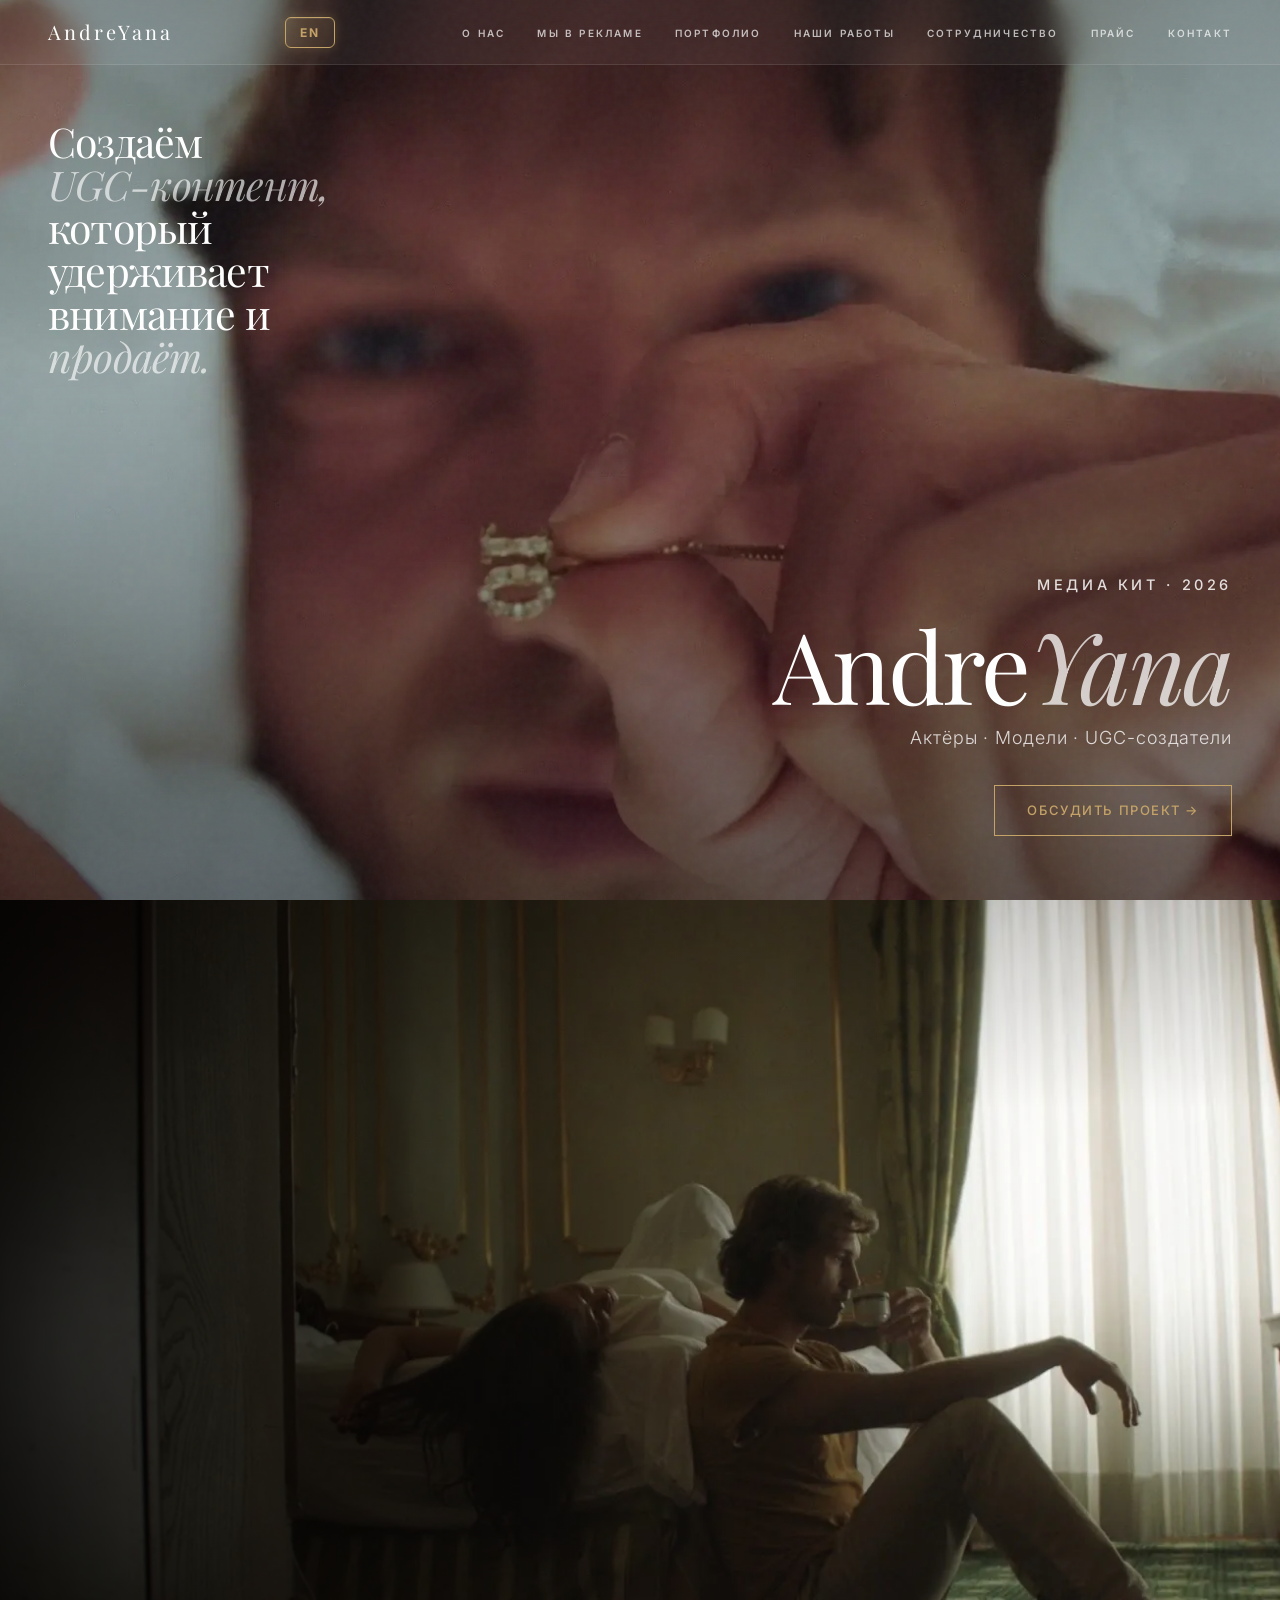
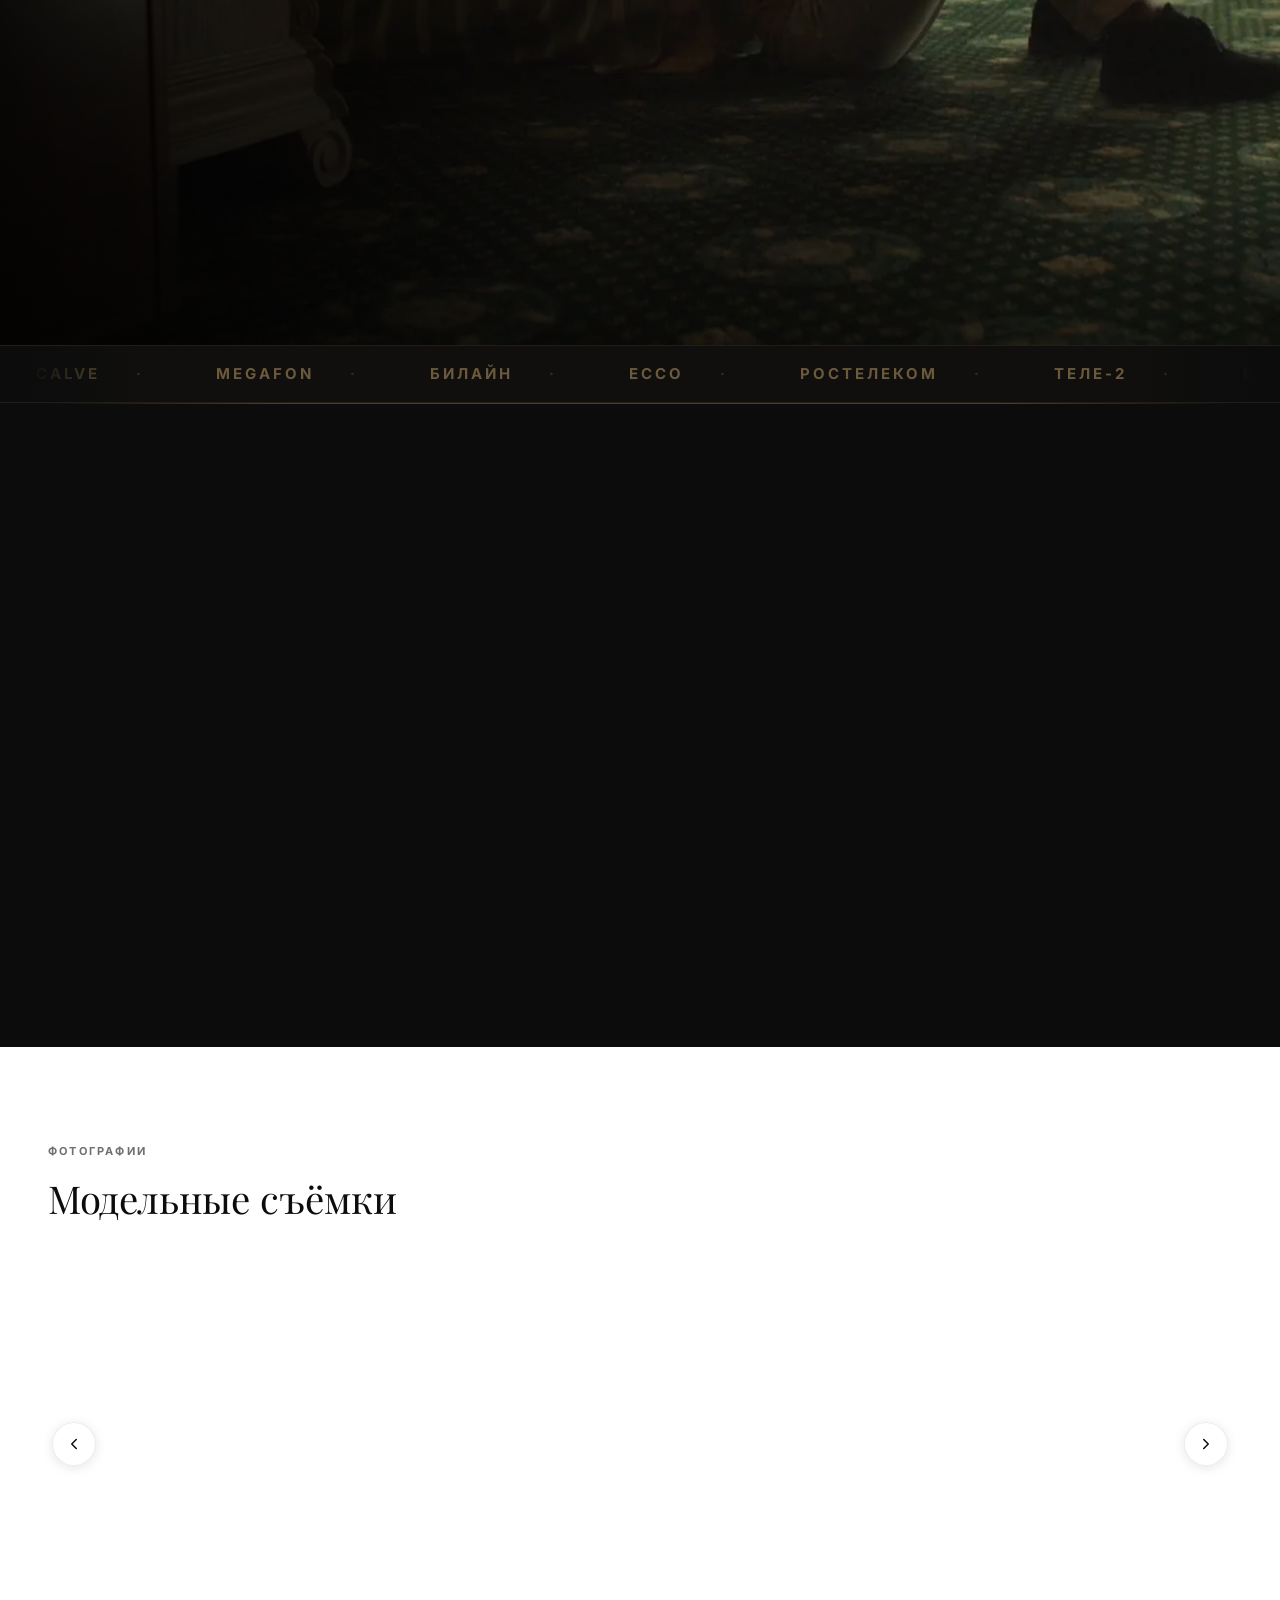
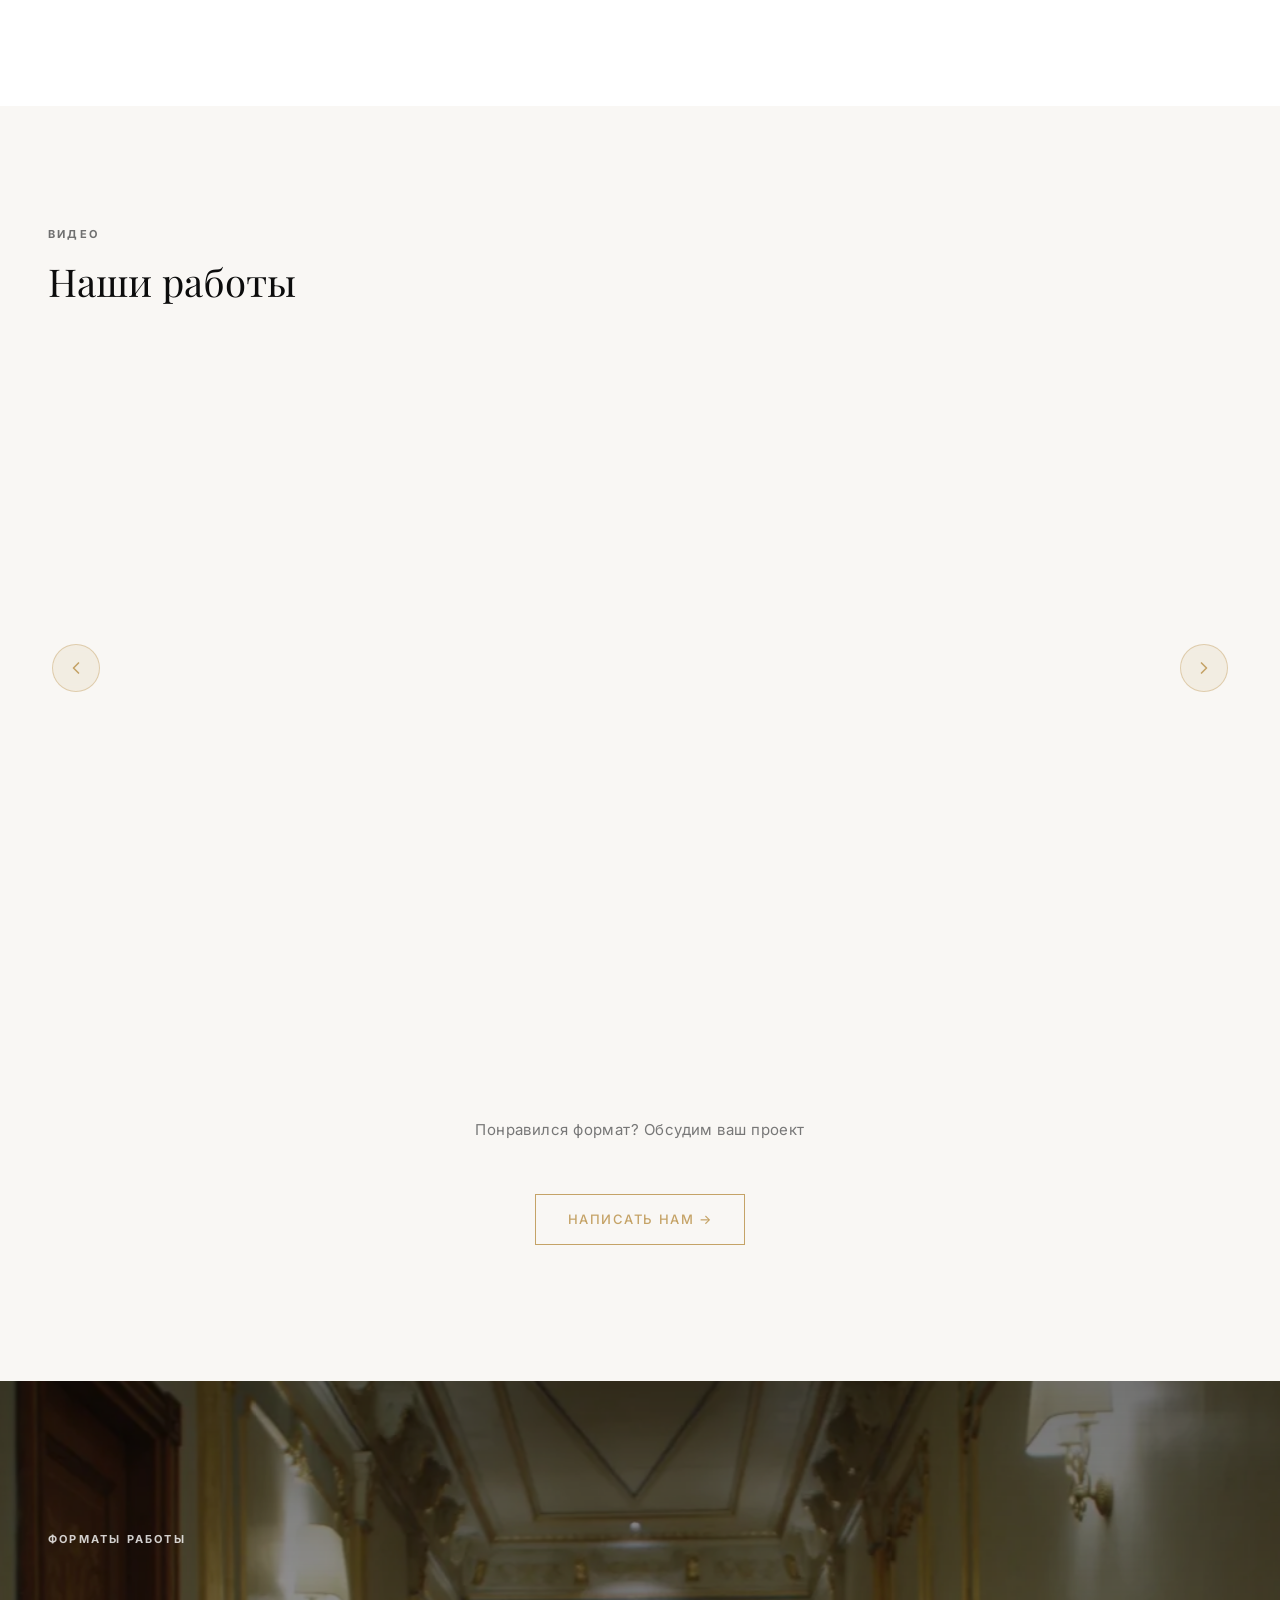
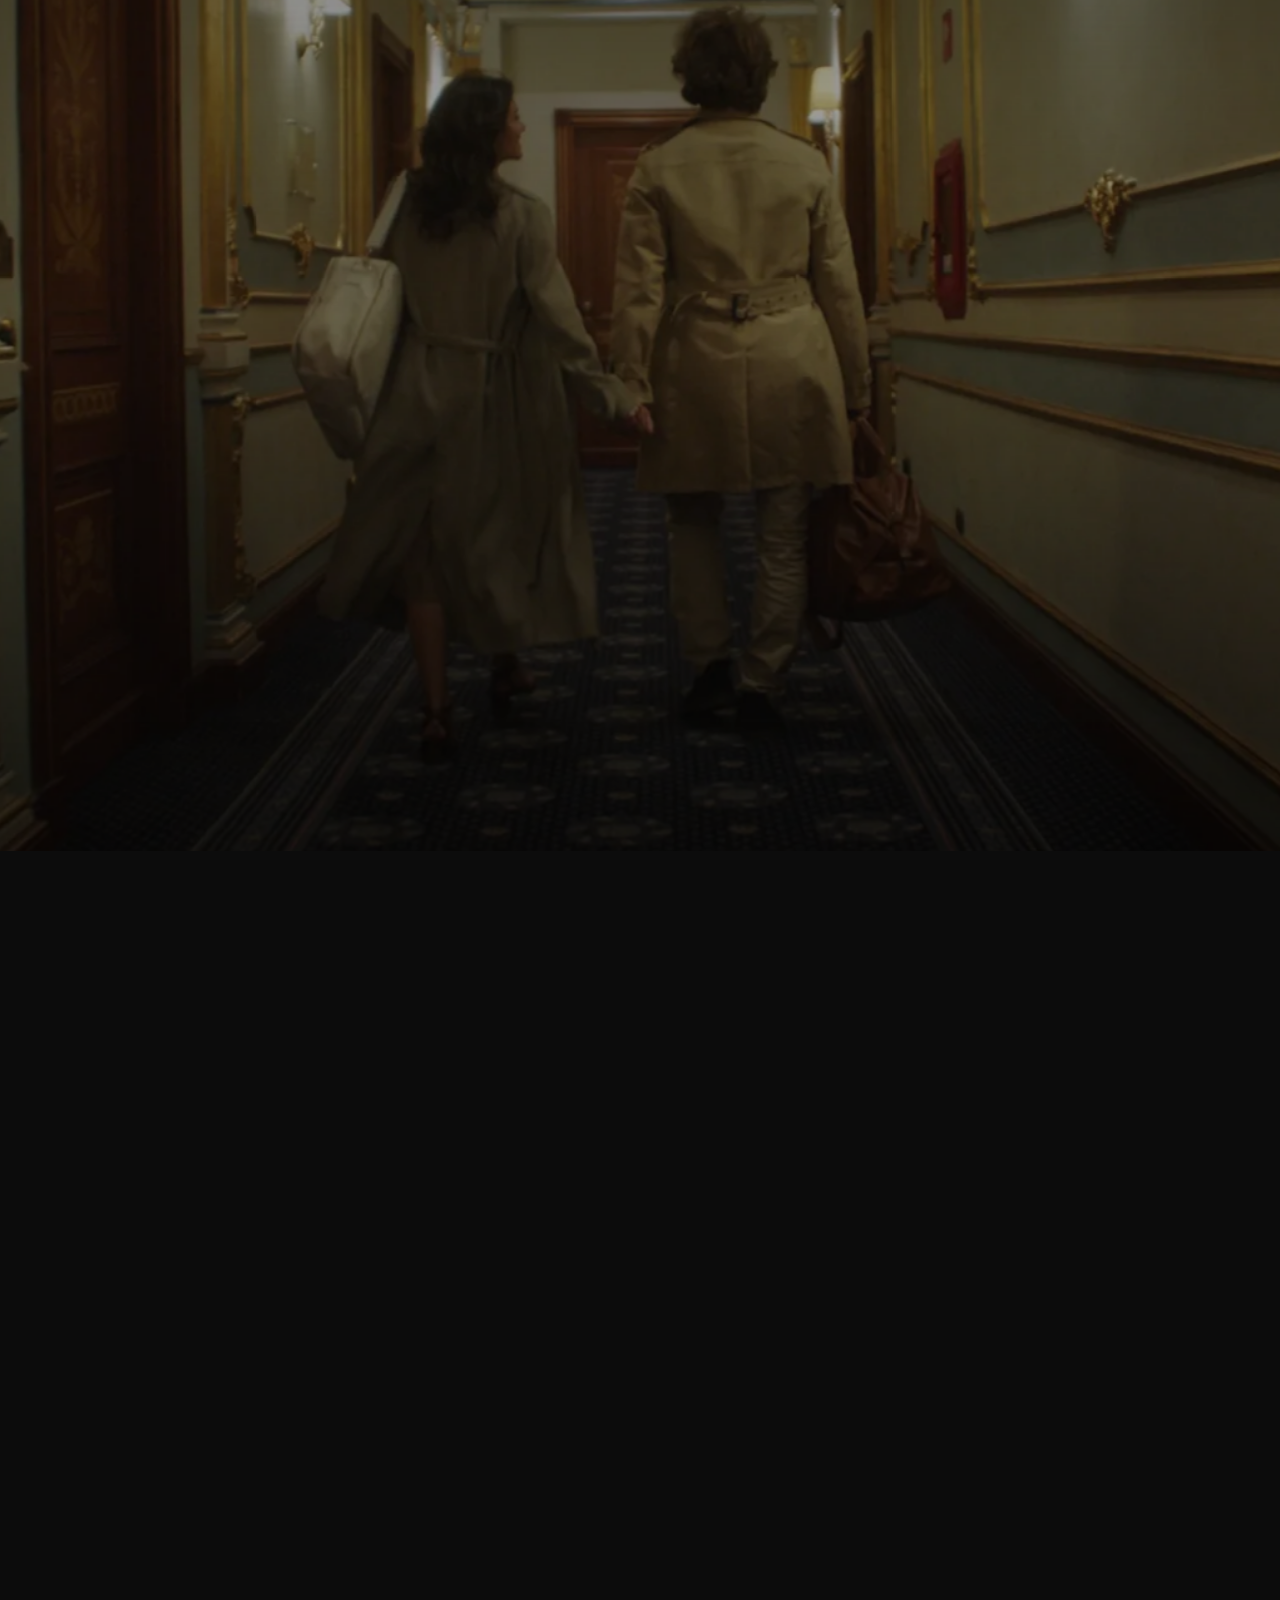
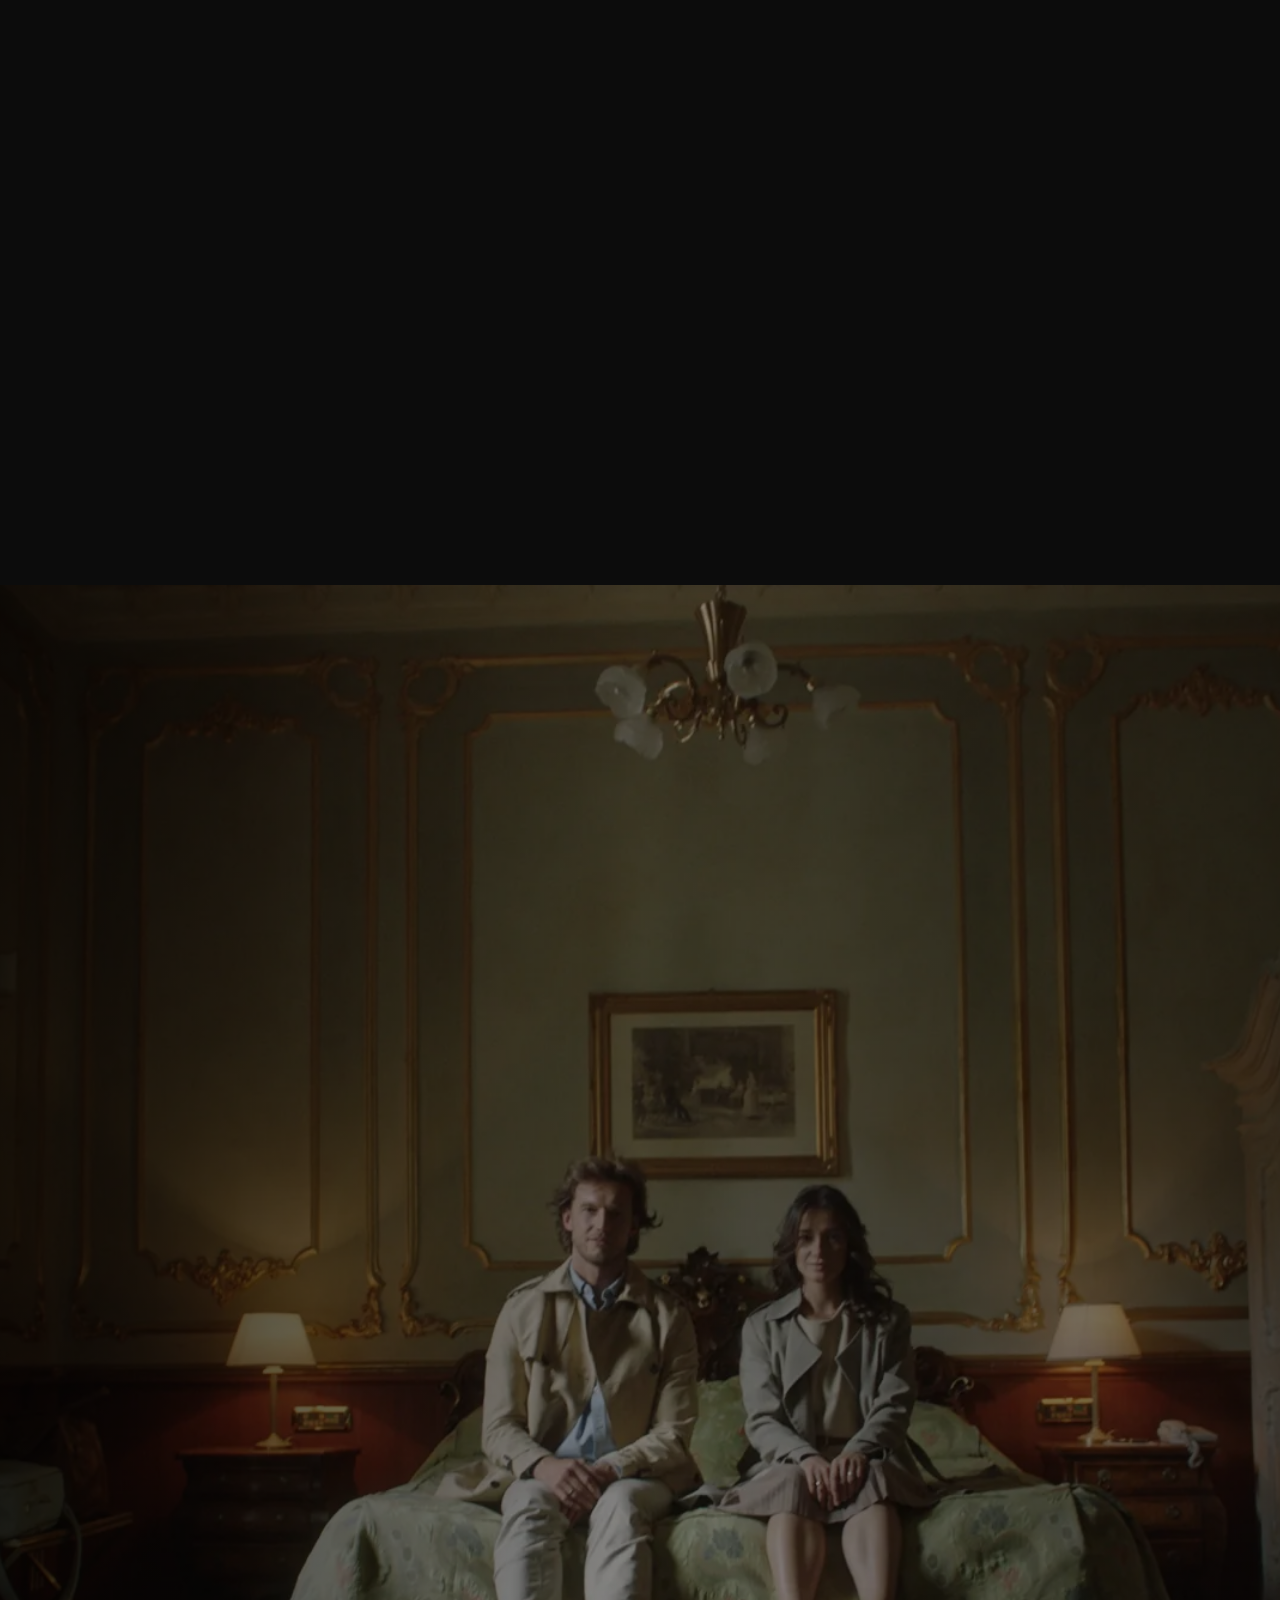
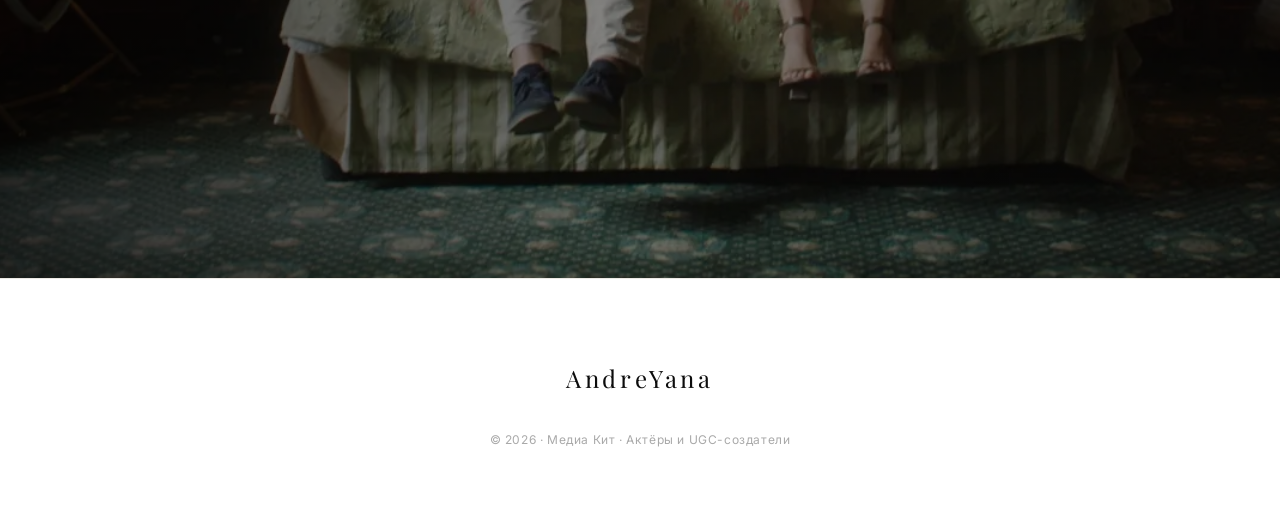
==== index.html @ 73b88d89 "hero: new copy, reorder contacts, fix h1 SEO, new styles" ====
<!DOCTYPE html>
<html lang="ru">
<head>
  <meta charset="UTF-8">
  <meta name="viewport" content="width=device-width, initial-scale=1.0">
  <link rel="canonical" href="https://andreyana.site">
  <title>ANDREYANA — Медиа Кит</title>

  <!-- ─── SEO ─── -->
  <meta name="description" content="Андрей и Яна — актёры, модели, UGC-создатели. 100+ рекламных проектов. Люксовые отели, travel, мода, lifestyle. Открыты к сотрудничеству.">
  <meta name="keywords" content="UGC, актёры, модели, медиа кит, рекламные съёмки, travel, lifestyle, AndreYana, Андрей Яна">
  <meta name="author" content="AndreYana">
  <meta name="robots" content="index, follow">

  <!-- ─── OPEN GRAPH (Telegram, VK, WhatsApp, Facebook) ─── -->
  <meta property="og:type"        content="website">
  <meta property="og:site_name"   content="AndreYana">
  <meta property="og:locale"      content="ru_RU">
  <meta property="og:url"         content="https://andreyana.site">
  <meta property="og:title"       content="ANDREYANA — Актёры · Модели · UGC">
  <meta property="og:description" content="100+ рекламных проектов. Создаём честный, живой и красивый контент — с душой, химией и профессионализмом. Люксовые отели, travel, мода, lifestyle.">
  <meta property="og:image"       content="https://andreyana.site/images/og-cover.jpg">
  <meta property="og:image:width"  content="1200">
  <meta property="og:image:height" content="630">
  <meta property="og:image:alt"   content="AndreYana — актёры и UGC-создатели">

  <!-- ─── TWITTER / X CARD ─── -->
  <meta name="twitter:card"        content="summary_large_image">
  <meta name="twitter:title"       content="ANDREYANA — Актёры · Модели · UGC">
  <meta name="twitter:description" content="100+ рекламных проектов. Открыты к сотрудничеству с люксовыми брендами.">
  <meta name="twitter:image"       content="https://andreyana.site/images/og-cover.jpg">
  <meta name="twitter:image:alt"   content="AndreYana — актёры и UGC-создатели">

  <!-- ─── FAVICON ─── -->
  <!-- SVG — чёткий на любом экране, включая Retina -->
  <link rel="icon" type="image/svg+xml" href="favicon.svg">
  <!-- ICO — запасной вариант для старых браузеров и Windows-вкладок -->
  <link rel="icon" type="image/x-icon" sizes="16x16 32x32 48x48" href="favicon.ico">
  <!-- PNG 32px — для браузеров которые не понимают SVG favicon -->
  <link rel="icon" type="image/png" sizes="32x32" href="favicon-32.png">
  <!-- Apple Touch Icon — иконка при добавлении на экран iPhone/iPad -->
  <link rel="apple-touch-icon" sizes="180x180" href="apple-touch-icon.png">
  <!-- Android / PWA -->
  <link rel="icon" type="image/png" sizes="192x192" href="favicon-192.png">

  <!-- ─── BROWSER THEME COLOR ─── -->
  <meta name="theme-color" content="#0c0c0c">

  <!-- ═══════════════════════════════════════════════════════════
       GOOGLE ANALYTICS 4
       ─────────────────────────────────────────────────────────
       КАК ПОДКЛЮЧИТЬ:
       1. Зайдите на https://analytics.google.com
       2. Создайте аккаунт → Ресурс (GA4) → поток данных «Веб»
       3. Укажите ваш домен → скопируйте Measurement ID вида G-XXXXXXXXXX
       4. Замените G-XXXXXXXXXX ниже на ваш ID
       ═══════════════════════════════════════════════════════════ -->
  <!-- ─── GOOGLE ANALYTICS 4 ─── -->
  <!-- Replace G-XXXXXXXXXX with your real Measurement ID -->
  <script async src="https://www.googletagmanager.com/gtag/js?id=G-XXXXXXXXXX"></script>
  <script>
    window.dataLayer = window.dataLayer || [];
    function gtag(){dataLayer.push(arguments);}
    gtag('js', new Date());
    gtag('config', 'G-XXXXXXXXXX');
  </script>

  <link rel="preconnect" href="https://fonts.googleapis.com">
  <link rel="preconnect" href="https://fonts.gstatic.com" crossorigin>
  <link href="https://fonts.googleapis.com/css2?family=Cormorant+Garamond:ital,wght@0,300;0,400;0,600;1,300;1,400&family=Inter:wght@300;400;500;600;700&family=Playfair+Display:ital,wght@0,400;0,700;1,400&display=swap" rel="stylesheet">
  <link rel="stylesheet" href="style.css">
  <!-- ─── JSON-LD SCHEMA ─── -->
  <script type="application/ld+json">
  {
    "@context": "https://schema.org",
    "@type": "Person",
    "name": "Андрей и Яна (AndreYana)",
    "url": "https://andreyana.site",
    "image": "https://andreyana.site/images/og-cover.jpg",
    "jobTitle": "Актёры, модели, UGC-креаторы",
    "description": "Мы — это больше 100 реализованных рекламных проектов, съёмки в кино и сериалах. Люксовые отели, travel-бренды, рестораны, косметика, мода, lifestyle.",
    "sameAs": [
      "https://www.instagram.com/_andreyana_/",
      "https://t.me/janayanina",
      "https://andreyana.site"
    ]
  }
  </script>
</head>
<body>

  <!-- ─── PRELOADER ─── -->
  <div class="preloader" id="preloader" aria-hidden="true">
    <div class="pl-inner">
      <div class="pl-line-top"></div>
      <div class="pl-logo-wrap">
        <span class="pl-logo-a">Andre</span><span class="pl-logo-b">Yana</span>
      </div>
      <p class="pl-sub" data-i18n="hero-tag">Медиа Кит · 2026</p>
      <div class="pl-progress">
        <div class="pl-progress-bar"></div>
      </div>
      <div class="pl-line-bottom"></div>
    </div>
  </div>

  <div class="grain-overlay"></div>

  <!-- NAV -->
  <nav>
    <a href="#" class="nav-logo">AndreYana</a>
    <button id="lang-toggle" class="lang-toggle" aria-label="Switch language">EN</button>
    <button class="menu-toggle" aria-label="Menu">
      <span></span>
      <span></span>
      <span></span>
    </button>
    <ul class="nav-links">
      <li><a href="#about" data-i18n="nav-about">О нас</a></li>
      <li><a href="#brands" data-i18n="nav-brands">Мы в рекламе</a></li>
      <li><a href="#photos" data-i18n="nav-photos">Портфолио</a></li>
      <li><a href="#media" data-i18n="nav-media">Наши работы</a></li>
      <li><a href="#collab" data-i18n="nav-collab">Сотрудничество</a></li>
      <li><a href="#pricing" data-i18n="nav-pricing">Прайс</a></li>
      <li><a href="#contact" data-i18n="nav-contact">Контакт</a></li>
    </ul>
  </nav>

  <!-- HERO -->
  <section class="hero" id="hero">
    <video class="hero-video" autoplay loop muted playsinline preload="auto" poster="images/hero-poster.webp">
      <source src="images/my_movie.mp4" type="video/mp4">
    </video>
    <div class="hero-overlay"></div>
    <div class="hero-top-left" data-i18n-html="hero-top-left">Создаём<br><em>UGC-контент,</em><br>который удерживает<br>внимание и <em>продаёт.</em></div>
    <div class="hero-content">
      <span class="hero-tag" data-i18n="hero-tag">Медиа Кит · 2026</span>
      <h1 class="hero-title">Andre<em>Yana</em></h1>
      <p class="hero-subtitle" data-i18n="hero-subtitle">Актёры · Модели · UGC-создатели</p>
      <a href="#contact" class="hero-cta" data-i18n="hero-cta">Обсудить проект →</a>
    </div>
  </section>


  <!-- ─── ABOUT ─── -->
  <section class="about" id="about">
    <!-- Фотография фоном -->
    <img src="images/about_bg.webp" alt="Андрей и Яна" class="about-bg">
    <div class="about-overlay"></div>

    <!-- Контент — левая колонка, не перекрывает моделей -->
    <div class="about-inner">

      <!-- Верхний блок: лейбл + заголовок + лид -->
      <div class="about-top-row reveal">
        <span class="about-label" data-i18n="about-label">О НАС</span>
        <div class="about-center">
          <h2 class="about-title" data-i18n="about-title">О нас</h2>
        </div>
        <p class="about-lead" data-i18n-html="about-lead">
          Андрей &amp; Яна — UGC-креаторы, актёры и модели<br><em>performance creators</em><br>Создаём контент, который удерживает внимание и продаёт.
        </p>
        <div class="about-body reveal reveal-delay-1" data-i18n-html="about-body">
          <div class="about-cards">
            <div class="about-card">
              <div class="about-icon"><svg viewBox="0 0 24 24" fill="none" stroke="currentColor" stroke-width="1.5" stroke-linecap="round" stroke-linejoin="round"><path d="M23 19a2 2 0 0 1-2 2H3a2 2 0 0 1-2-2V8a2 2 0 0 1 2-2h4l2-3h6l2 3h4a2 2 0 0 1 2 2z"></path><circle cx="12" cy="13" r="4"></circle></svg></div>
              <div class="about-text"><strong>100+ проектов:</strong> кино, сериалы, реклама.</div>
            </div>
            <div class="about-card">
              <div class="about-icon"><svg viewBox="0 0 24 24" fill="none" stroke="currentColor" stroke-width="1.5" stroke-linecap="round" stroke-linejoin="round"><path d="M20.2 6 3 11l-.9-2.4c-.3-1.1.3-2.2 1.3-2.5l13.5-4c1.1-.3 2.2.3 2.5 1.3Z"/><path d="m6.2 5.3 3.1 3.9"/><path d="m12.4 3.4 3.1 4"/><path d="M3 11h18v8a2 2 0 0 1-2 2H5a2 2 0 0 1-2-2Z"/></svg></div>
              <div class="about-text"><strong>Полный цикл продакшена:</strong> сценарий, съёмка, монтаж.</div>
            </div>
            <div class="about-card">
              <div class="about-icon"><svg viewBox="0 0 24 24" fill="none" stroke="currentColor" stroke-width="1.5" stroke-linecap="round" stroke-linejoin="round"><polygon points="12 2 15.09 8.26 22 9.27 17 14.14 18.18 21.02 12 17.77 5.82 21.02 7 14.14 2 9.27 8.91 8.26 12 2"></polygon></svg></div>
              <div class="about-text"><strong>UGC-контент</strong> для отелей, fashion, travel.</div>
            </div>
          </div>
        </div>
      </div>

      <!-- Нижний блок: статистика горизонтально -->
      <div class="about-bottom-row reveal reveal-delay-2">
        <div class="about-stats">
          <div class="about-stat">
            <span class="stat-number" data-count="100" data-suffix="+">0+</span>
            <span class="stat-label" data-i18n="stat-projects">рекламных проектов</span>
          </div>
          <div class="about-stat">
            <span class="stat-number" data-count="20" data-suffix="+">0+</span>
            <span class="stat-label" data-i18n="stat-masterclass">мастер-классов с фотографами</span>
          </div>
          <div class="about-stat">
            <span class="stat-number" data-count-text="Full">—</span>
            <span class="stat-label" data-i18n="stat-cycle">цикл производства</span>
          </div>
        </div>
      </div>

    </div>
  </section>

  <!-- ─── БЕГУЩАЯ СТРОКА БРЕНДОВ ─── -->
  <div class="brands-ticker" aria-hidden="true">
    <div class="brands-ticker-track">
      <span class="ticker-item">Calve</span>
      <span class="ticker-item">Megafon</span>
      <span class="ticker-item">Билайн</span>
      <span class="ticker-item">Ecco</span>
      <span class="ticker-item">Ростелеком</span>
      <span class="ticker-item">Теле-2</span>
      <span class="ticker-item">ВТБ</span>
      <span class="ticker-item">СберБанк</span>
      <span class="ticker-item">Land Rover</span>
      <span class="ticker-item">Audi</span>
      <span class="ticker-item">Hyundai</span>
      <span class="ticker-item">UniCredit Bank</span>
      <span class="ticker-item">Mastercard</span>
      <span class="ticker-item">Bosch</span>
      <span class="ticker-item">Odyssey</span>
      <span class="ticker-item">Four Seasons</span>
      <span class="ticker-item">и другие</span>
      <!-- Дубль для бесшовной петли -->
      <span class="ticker-item">Calve</span>
      <span class="ticker-item">Megafon</span>
      <span class="ticker-item">Билайн</span>
      <span class="ticker-item">Ecco</span>
      <span class="ticker-item">Ростелеком</span>
      <span class="ticker-item">Теле-2</span>
      <span class="ticker-item">ВТБ</span>
      <span class="ticker-item">СберБанк</span>
      <span class="ticker-item">Land Rover</span>
      <span class="ticker-item">Audi</span>
      <span class="ticker-item">Hyundai</span>
      <span class="ticker-item">UniCredit Bank</span>
      <span class="ticker-item">Mastercard</span>
      <span class="ticker-item">Bosch</span>
      <span class="ticker-item">Odyssey</span>
      <span class="ticker-item">Four Seasons</span>
      <span class="ticker-item">и другие</span>
    </div>
  </div>

  <!-- ─── БРЕНДЫ / КЛИЕНТЫ ─── -->
  <section class="brands" id="brands">

    <div class="brands-header">
      <div>
        <p class="section-label reveal" data-i18n="brands-label">Мы в рекламе</p>
      </div>
      <span class="brands-count reveal reveal-delay-2" data-i18n="brands-count">100+ проектов</span>
    </div>

    <div class="brands-grid">

      <div class="brand-card reveal"              data-brand="hyundai">
        <span class="brand-category" data-i18n="cat-auto">Автомобили</span>
        <div class="brand-name">Hyundai</div>
        <span class="brand-line"></span>
        <span class="brand-hint" data-i18n="brand-hint">↗ Нажми, чтобы посмотреть</span>
      </div>

      <div class="brand-card reveal reveal-delay-1" data-brand="landrover">
        <span class="brand-category" data-i18n="cat-fashion">Премиум · Одежда</span>
        <div class="brand-name">Odyssey</div>
        <span class="brand-line"></span>
        <span class="brand-hint" data-i18n="brand-hint">↗ Нажми, чтобы посмотреть</span>
      </div>

      <div class="brand-card reveal reveal-delay-2" data-brand="fourseasons">
        <span class="brand-category" data-i18n="cat-hotels">Отели · Люкс</span>
        <div class="brand-name">Four Seasons</div>
        <span class="brand-line"></span>
        <span class="brand-hint" data-i18n="brand-hint">↗ Нажми, чтобы посмотреть</span>
      </div>

      <div class="brand-card reveal reveal-delay-1" data-brand="unicredit">
        <span class="brand-category" data-i18n="cat-finance">Финансы</span>
        <div class="brand-name">UniCredit<br>Bank</div>
        <span class="brand-line"></span>
        <span class="brand-hint" data-i18n="brand-hint">↗ Нажми, чтобы посмотреть</span>
      </div>

      <div class="brand-card reveal reveal-delay-2" data-brand="yandex">
        <span class="brand-category" data-i18n="cat-finpay">Финансы · Платежи</span>
        <div class="brand-name">Mastercard</div>
        <span class="brand-line"></span>
        <span class="brand-hint" data-i18n="brand-hint">↗ Нажми, чтобы посмотреть</span>
      </div>

      <div class="brand-card reveal reveal-delay-3" data-brand="ultima">
        <span class="brand-category" data-i18n="cat-appliance">Техника · Бытовая</span>
        <div class="brand-name">Bosch</div>
        <span class="brand-line"></span>
        <span class="brand-hint" data-i18n="brand-hint">↗ Нажми, чтобы посмотреть</span>
      </div>

    </div>

    <!-- ─── BRAND DRAWER (populated by JS) ─── -->
    <div class="brand-drawer" id="brand-drawer">
      <div class="brand-drawer-inner">
        <div class="bd-header">
          <span class="bd-title" id="bd-title" data-i18n="bd-title">Съёмки для бренда</span>
          <button class="bd-close" id="bd-close" aria-label="Закрыть">✕</button>
        </div>
        <div class="bd-strip" id="bd-strip"></div>
      </div>
    </div>

  </section>

  <!-- ─── MEDIA / PORTFOLIO ─── -->
  <!-- ─── ФОТО-ГАЛЕРЕЯ ─── -->
  <section class="media-section" id="photos">
    <div class="section-header">
      <div>
        <p class="section-label" data-i18n="photos-label">Фотографии</p>
        <h2 class="section-title" data-i18n="photos-title">Модельные съёмки</h2>
      </div>
    </div>
    <div class="photo-carousel-wrap">
      <button class="pcaro-btn pcaro-btn--prev" id="pcaro-prev" aria-label="Назад">
        <svg viewBox="0 0 24 24" fill="none" stroke="currentColor" stroke-width="2" stroke-linecap="round" stroke-linejoin="round"><polyline points="15 18 9 12 15 6"/></svg>
      </button>
      <button class="pcaro-btn pcaro-btn--next" id="pcaro-next" aria-label="Вперёд">
        <svg viewBox="0 0 24 24" fill="none" stroke="currentColor" stroke-width="2" stroke-linecap="round" stroke-linejoin="round"><polyline points="9 6 15 12 9 18"/></svg>
      </button>
      <div class="photo-grid">
        <div class="photo-item mask-reveal">
          <img src="images/new_114.webp" alt="Рекламная съёмка" loading="lazy">
        </div>
        <div class="photo-item mask-reveal reveal-delay-1">
          <img src="images/new_1C0A2591.webp" alt="Рекламная съёмка" loading="lazy">
        </div>
        <div class="photo-item mask-reveal reveal-delay-2">
          <img src="images/new_2021-01-15 14-34-47 (5).webp" alt="Рекламная съёмка" loading="lazy">
        </div>
        <div class="photo-item mask-reveal">
          <img src="images/new_240A5067.webp" alt="Рекламная съёмка" loading="lazy">
        </div>
        <div class="photo-item mask-reveal reveal-delay-1">
          <img src="images/new_240A8928.webp" alt="Рекламная съёмка" loading="lazy">
        </div>
        <div class="photo-item mask-reveal reveal-delay-2">
          <img src="images/new_47.webp" alt="Рекламная съёмка" loading="lazy">
        </div>
        <div class="photo-item mask-reveal">
          <img src="images/new_67D98874-53C8-48D9-911C-7D084068E2D6-165A432B-E10E-49B1-BD1F-9202F04E92E0.webp" alt="Рекламная съёмка" loading="lazy">
        </div>
        <div class="photo-item mask-reveal reveal-delay-1">
          <img src="images/new_B5CCC440-1D30-4394-98B8-FDEDEEB4999E-F8C75E0D-E12A-4284-8847-DD77E6085855.webp" alt="Рекламная съёмка" loading="lazy">
        </div>
        <div class="photo-item mask-reveal reveal-delay-2">
          <img src="images/new_CF6D679F-03C3-4F77-98E0-619FC6D0BFA0-2F0F3016-6509-48E4-ADF8-E5C6C1A22D4A.webp" alt="Рекламная съёмка" loading="lazy">
        </div>
        <div class="photo-item mask-reveal">
          <img src="images/new_GoodMorning-isnovikov-17877.webp" alt="Рекламная съёмка" loading="lazy">
        </div>
        <div class="photo-item mask-reveal reveal-delay-1">
          <img src="images/new_IMG_0965.webp" alt="Рекламная съёмка" loading="lazy">
        </div>
        <div class="photo-item mask-reveal reveal-delay-2">
          <img src="images/new_IMG_1385.webp" alt="Рекламная съёмка" loading="lazy">
        </div>
        <div class="photo-item mask-reveal">
          <img src="images/new_IMG_1435.webp" alt="Рекламная съёмка" loading="lazy">
        </div>
        <div class="photo-item mask-reveal reveal-delay-1">
          <img src="images/new_IMG_8509.webp" alt="Рекламная съёмка" loading="lazy">
        </div>
        <div class="photo-item mask-reveal reveal-delay-2">
          <img src="images/new_IMG_8539.webp" alt="Рекламная съёмка" loading="lazy">
        </div>
        <div class="photo-item mask-reveal">
          <img src="images/new_IMG_8542.webp" alt="Рекламная съёмка" loading="lazy">
        </div>
        <div class="photo-item mask-reveal reveal-delay-1">
          <img src="images/new__DSC0412.webp" alt="Рекламная съёмка" loading="lazy">
        </div>
        <div class="photo-item mask-reveal reveal-delay-2">
          <img src="images/new_Это любовь (16).webp" alt="Рекламная съёмка" loading="lazy">
        </div>
        <div class="photo-item mask-reveal">
          <img src="images/new_Это любовь (27).webp" alt="Рекламная съёмка" loading="lazy">
        </div>
        <div class="photo-item mask-reveal reveal-delay-1">
          <img src="images/GoodMorning-isnovikov-17883.webp" alt="Рекламная съёмка" loading="lazy">
        </div>
        <div class="photo-item mask-reveal reveal-delay-2">
          <img src="images/655A1520.webp" alt="Рекламная съёмка" loading="lazy">
        </div>
        <div class="photo-item mask-reveal">
          <img src="images/photo_planes.webp" alt="Рекламная съёмка" loading="lazy">
        </div>
        <div class="photo-item mask-reveal reveal-delay-1">
          <img src="images/photo_love.webp" alt="Рекламная съёмка" loading="lazy">
        </div>
        <div class="photo-item mask-reveal reveal-delay-2">
          <img src="images/655A1751.webp" alt="Съёмка" loading="lazy">
        </div>
        <div class="photo-item mask-reveal">
          <img src="images/GoodMorning-isnovikov-17905.webp" alt="Рекламная съёмка" loading="lazy">
        </div>
      </div>
      <div class="caro-dots" id="pcaro-dots"></div>
    </div>
  </section>

  <!-- ─── ВИДЕО ─── -->
  <section class="video-section" id="media">
    <div class="section-header">
      <div>
        <p class="section-label" data-i18n="video-label">Видео</p>
        <h2 class="section-title" data-i18n="video-title">Наши работы</h2>
      </div>
    </div>
    <div class="video-carousel-wrap">
    <button class="vcaro-btn vcaro-btn--prev" id="vcaro-prev" aria-label="Назад">
      <svg viewBox="0 0 24 24" fill="none" stroke="currentColor" stroke-width="2" stroke-linecap="round" stroke-linejoin="round"><polyline points="15 18 9 12 15 6"/></svg>
    </button>
    <button class="vcaro-btn vcaro-btn--next" id="vcaro-next" aria-label="Вперёд">
      <svg viewBox="0 0 24 24" fill="none" stroke="currentColor" stroke-width="2" stroke-linecap="round" stroke-linejoin="round"><polyline points="9 6 15 12 9 18"/></svg>
    </button>
    <div class="video-grid">
      <div class="video-card mask-reveal">
        <div class="video-phone">
          <div class="video-wrap" data-video-src="images/portfolio_2026.mp4">
            <video preload="metadata" playsinline poster="images/poster_patriki.webp">
              <source src="images/portfolio_2026.mp4" type="video/mp4">
            </video>
            <button class="vplay-btn" aria-label="Смотреть видео">
              <svg viewBox="0 0 24 24" fill="currentColor"><path d="M8 5v14l11-7z"/></svg>
            </button>
          </div>
          <button class="vexpand-btn" aria-label="Открыть в iPhone MAX">
            <svg viewBox="0 0 24 24" fill="none" stroke="currentColor" stroke-width="2" stroke-linecap="round" stroke-linejoin="round"><polyline points="15 3 21 3 21 9"/><polyline points="9 21 3 21 3 15"/><line x1="21" y1="3" x2="14" y2="10"/><line x1="3" y1="21" x2="10" y2="14"/></svg>
          </button>
        </div>
        <p class="video-label" data-i18n="vl-showreel2026">Прогулка Патрики | Коллаборация с видеографом</p>
      </div>
      <div class="video-card mask-reveal reveal-delay-1">
        <div class="video-phone">
          <div class="video-wrap" data-video-src="images/hotel_four_seasons.mp4">
            <video preload="metadata" playsinline>
              <source src="images/hotel_four_seasons.mp4#t=0.001" type="video/mp4">
            </video>
            <button class="vplay-btn" aria-label="Смотреть видео">
              <svg viewBox="0 0 24 24" fill="currentColor"><path d="M8 5v14l11-7z"/></svg>
            </button>
          </div>
          <button class="vexpand-btn" aria-label="Открыть в iPhone MAX">
            <svg viewBox="0 0 24 24" fill="none" stroke="currentColor" stroke-width="2" stroke-linecap="round" stroke-linejoin="round"><polyline points="15 3 21 3 21 9"/><polyline points="9 21 3 21 3 15"/><line x1="21" y1="3" x2="14" y2="10"/><line x1="3" y1="21" x2="10" y2="14"/></svg>
          </button>
        </div>
        <p class="video-label" data-i18n="vl-fourseasons">Hotel Four Seasons lobby</p>
      </div>
      <div class="video-card mask-reveal reveal-delay-2">
        <div class="video-phone">
          <div class="video-wrap" data-video-src="images/diploma.mp4">
            <video preload="metadata" playsinline>
              <source src="images/diploma.mp4#t=0.001" type="video/mp4">
            </video>
            <button class="vplay-btn" aria-label="Смотреть видео">
              <svg viewBox="0 0 24 24" fill="currentColor"><path d="M8 5v14l11-7z"/></svg>
            </button>
          </div>
          <button class="vexpand-btn" aria-label="Открыть в iPhone MAX">
            <svg viewBox="0 0 24 24" fill="none" stroke="currentColor" stroke-width="2" stroke-linecap="round" stroke-linejoin="round"><polyline points="15 3 21 3 21 9"/><polyline points="9 21 3 21 3 15"/><line x1="21" y1="3" x2="14" y2="10"/><line x1="3" y1="21" x2="10" y2="14"/></svg>
          </button>
        </div>
        <p class="video-label" data-i18n="vl-diploma">Кофемания</p>
      </div>
      <div class="video-card mask-reveal reveal-delay-2">
        <div class="video-phone">
          <div class="video-wrap" data-video-src="images/video_triple_coffee.mp4">
            <video preload="metadata" playsinline>
              <source src="images/video_triple_coffee.mp4#t=0.001" type="video/mp4">
            </video>
            <button class="vplay-btn" aria-label="Смотреть видео">
              <svg viewBox="0 0 24 24" fill="currentColor"><path d="M8 5v14l11-7z"/></svg>
            </button>
          </div>
          <button class="vexpand-btn" aria-label="Открыть в iPhone MAX">
            <svg viewBox="0 0 24 24" fill="none" stroke="currentColor" stroke-width="2" stroke-linecap="round" stroke-linejoin="round"><polyline points="15 3 21 3 21 9"/><polyline points="9 21 3 21 3 15"/><line x1="21" y1="3" x2="14" y2="10"/><line x1="3" y1="21" x2="10" y2="14"/></svg>
          </button>
        </div>
        <p class="video-label" data-i18n="vl-coffee">Трипл кофе · UGC</p>
      </div>
      <div class="video-card mask-reveal reveal-delay-3">
        <div class="video-phone">
          <div class="video-wrap" data-video-src="images/danang_coffee.mp4">
            <video preload="metadata" playsinline>
              <source src="images/danang_coffee.mp4#t=0.001" type="video/mp4">
            </video>
            <button class="vplay-btn" aria-label="Смотреть видео">
              <svg viewBox="0 0 24 24" fill="currentColor"><path d="M8 5v14l11-7z"/></svg>
            </button>
          </div>
          <button class="vexpand-btn" aria-label="Открыть в iPhone MAX">
            <svg viewBox="0 0 24 24" fill="none" stroke="currentColor" stroke-width="2" stroke-linecap="round" stroke-linejoin="round"><polyline points="15 3 21 3 21 9"/><polyline points="9 21 3 21 3 15"/><line x1="21" y1="3" x2="14" y2="10"/><line x1="3" y1="21" x2="10" y2="14"/></svg>
          </button>
        </div>
        <p class="video-label" data-i18n="vl-danang">Дананг · Кофе с тропическим дождём</p>
      </div>
      <div class="video-card mask-reveal reveal-delay-1">
        <div class="video-phone">
          <div class="video-wrap" data-video-src="images/video_bana_khios.mp4">
            <video preload="metadata" playsinline>
              <source src="images/video_bana_khios.mp4#t=0.001" type="video/mp4">
            </video>
            <button class="vplay-btn" aria-label="Смотреть видео">
              <svg viewBox="0 0 24 24" fill="currentColor"><path d="M8 5v14l11-7z"/></svg>
            </button>
          </div>
          <button class="vexpand-btn" aria-label="Открыть в iPhone MAX">
            <svg viewBox="0 0 24 24" fill="none" stroke="currentColor" stroke-width="2" stroke-linecap="round" stroke-linejoin="round"><polyline points="15 3 21 3 21 9"/><polyline points="9 21 3 21 3 15"/><line x1="21" y1="3" x2="14" y2="10"/><line x1="3" y1="21" x2="10" y2="14"/></svg>
          </button>
        </div>
        <p class="video-label" data-i18n="vl-bana">Бана Хилз · Travel</p>
      </div>
      <div class="video-card mask-reveal reveal-delay-2">
        <div class="video-phone">
          <div class="video-wrap" data-video-src="images/aquapark.mp4">
            <video preload="metadata" playsinline>
              <source src="images/aquapark.mp4#t=0.001" type="video/mp4">
            </video>
            <button class="vplay-btn" aria-label="Смотреть видео">
              <svg viewBox="0 0 24 24" fill="currentColor"><path d="M8 5v14l11-7z"/></svg>
            </button>
          </div>
          <button class="vexpand-btn" aria-label="Открыть в iPhone MAX">
            <svg viewBox="0 0 24 24" fill="none" stroke="currentColor" stroke-width="2" stroke-linecap="round" stroke-linejoin="round"><polyline points="15 3 21 3 21 9"/><polyline points="9 21 3 21 3 15"/><line x1="21" y1="3" x2="14" y2="10"/><line x1="3" y1="21" x2="10" y2="14"/></svg>
          </button>
        </div>
        <p class="video-label" data-i18n="vl-aqua">Аквапарк Микадзуки · Lifestyle</p>
      </div>
      <div class="video-card mask-reveal reveal-delay-3">
        <div class="video-phone">
          <div class="video-wrap" data-video-src="images/kofenya_misha.mp4">
            <video preload="metadata" playsinline>
              <source src="images/kofenya_misha.mp4#t=0.001" type="video/mp4">
            </video>
            <button class="vplay-btn" aria-label="Смотреть видео">
              <svg viewBox="0 0 24 24" fill="currentColor"><path d="M8 5v14l11-7z"/></svg>
            </button>
          </div>
          <button class="vexpand-btn" aria-label="Открыть в iPhone MAX">
            <svg viewBox="0 0 24 24" fill="none" stroke="currentColor" stroke-width="2" stroke-linecap="round" stroke-linejoin="round"><polyline points="15 3 21 3 21 9"/><polyline points="9 21 3 21 3 15"/><line x1="21" y1="3" x2="14" y2="10"/><line x1="3" y1="21" x2="10" y2="14"/></svg>
          </button>
        </div>
        <p class="video-label" data-i18n="vl-misha">Кофейня MISSHA</p>
      </div>
      <div class="video-card mask-reveal reveal-delay-2">
        <div class="video-phone">
          <div class="video-wrap" data-video-src="images/kraski_drop_colour.mp4">
            <video preload="metadata" playsinline>
              <source src="images/kraski_drop_colour.mp4#t=0.001" type="video/mp4">
            </video>
            <button class="vplay-btn" aria-label="Смотреть видео">
              <svg viewBox="0 0 24 24" fill="currentColor"><path d="M8 5v14l11-7z"/></svg>
            </button>
          </div>
          <button class="vexpand-btn" aria-label="Открыть в iPhone MAX">
            <svg viewBox="0 0 24 24" fill="none" stroke="currentColor" stroke-width="2" stroke-linecap="round" stroke-linejoin="round"><polyline points="15 3 21 3 21 9"/><polyline points="9 21 3 21 3 15"/><line x1="21" y1="3" x2="14" y2="10"/><line x1="3" y1="21" x2="10" y2="14"/></svg>
          </button>
        </div>
        <p class="video-label" data-i18n="vl-kraski">Краски Drop Colour</p>
      </div>
    </div>
      <div class="caro-dots" id="vcaro-dots"></div>
    </div>
    <div class="video-cta-wrap">
      <p class="video-cta-text" data-i18n="video-cta-text">Понравился формат? Обсудим ваш проект</p>
      <a href="#contact" class="hero-cta" data-i18n="video-cta-btn">Написать нам →</a>
    </div>
  </section>

  <!-- ─── COLLAB ─── -->
  <section class="collab" id="collab">
    <img src="images/UC_1.30.1.webp" alt="Сотрудничество" class="collab-bg parallax-bg">
    <div class="collab-overlay"></div>
    
    <div class="collab-inner">
      <div class="section-header">
        <div>
          <p class="section-label reveal" data-i18n="collab-label">Форматы работы</p>
          <h2 class="section-title reveal reveal-delay-1" data-i18n-html="collab-title">Открыты<br>к сотрудничеству</h2>
        </div>
      </div>

      <div class="collab-grid">
        <div class="collab-card reveal">
          <div class="collab-icon">
            <svg viewBox="0 0 24 24" fill="none" stroke="currentColor" stroke-width="1.5" stroke-linecap="round" stroke-linejoin="round"><path d="M4 22h16"/><path d="M6 22V6a2 2 0 0 1 2-2h8a2 2 0 0 1 2 2v16"/><path d="M10 22V12h4v10"/><path d="M10 8h.01"/><path d="M14 8h.01"/></svg>
          </div>
          <h3 class="collab-title" data-i18n="collab-h1">Люксовые отели и курорты</h3>
          <p class="collab-desc" data-i18n="collab-d1">UGC-контент, review, lifestyle-видео для премиум-размещения</p>
        </div>
        <div class="collab-card reveal reveal-delay-1">
          <div class="collab-icon">
            <svg viewBox="0 0 24 24" fill="none" stroke="currentColor" stroke-width="1.5" stroke-linecap="round" stroke-linejoin="round"><path d="M17.8 19.2 16 11l3.5-3.5C21 6 21.5 4 21 3c-1-.5-3 0-4.5 1.5L13 8 4.8 6.2c-.5-.1-.9.2-1.1.7l-1.2 3.3c-.2.5.1 1 .6 1.1l7.8 1.9-2.3 2.3-3.8-.9c-.5-.1-.9.2-1.1.6l-1.1 1.9c-.2.4 0 .9.3 1.2l3.4 2 2 3.4c.3.3.8.5 1.2.3l1.9-1.1c.4-.2.7-.6.6-1.1l-.9-3.8 2.3-2.3 1.9 7.8c.1.5.6.8 1.1.6l3.3-1.2c.5-.2.8-.6.7-1.1z"/></svg>
          </div>
          <h3 class="collab-title" data-i18n="collab-h2">Travel-бренды</h3>
          <p class="collab-desc" data-i18n="collab-d2">Атмосферные travel-видео и фото — от идеи до монтажа, полностью самостоятельно</p>
        </div>
        <div class="collab-card reveal reveal-delay-2">
          <div class="collab-icon">
            <svg viewBox="0 0 24 24" fill="none" stroke="currentColor" stroke-width="1.5" stroke-linecap="round" stroke-linejoin="round"><path d="m8 6 1-4 6 4 1-4"/><path d="M8 6h8v8l3.5 8H4.5L8 14V6z"/></svg>
          </div>
          <h3 class="collab-title" data-i18n="collab-h3">Мода и косметика</h3>
          <p class="collab-desc" data-i18n="collab-d3">Рекламные съёмки пары и соло, кино- и сериальный опыт</p>
        </div>
        <div class="collab-card reveal reveal-delay-3">
          <div class="collab-icon">
            <svg viewBox="0 0 24 24" fill="none" stroke="currentColor" stroke-width="1.5" stroke-linecap="round" stroke-linejoin="round"><path d="M12 2v20"/><path d="M17 5H9.5a3.5 3.5 0 0 0 0 7h5a3.5 3.5 0 0 1 0 7H6"/></svg>
          </div>
          <h3 class="collab-title" data-i18n="collab-h4">Lifestyle-проекты</h3>
          <p class="collab-desc" data-i18n="collab-d4">Честный, живой и красивый контент — с душой, химией и профессионализмом</p>
        </div>
      </div>
    </div>
  </section>

  <!-- ─── PRICING ─── -->
  <section class="pricing-section" id="pricing">
    <div class="section-header">
      <div>
        <p class="section-label reveal" data-i18n="price-label">Стоимость</p>
        <h2 class="section-title reveal reveal-delay-1" data-i18n-html="price-title">Прайс на<br>UGC-контент</h2>
      </div>
    </div>

    <!-- 3 основных пакета -->
    <div class="price-grid">

      <div class="price-card reveal">
        <div class="price-card-top">
          <span class="price-tier" data-i18n="price-t1-tier">Starter</span>
          <div class="price-amount">
            <span class="price-from" data-i18n="price-from">от</span>
            <span class="price-num">15 000 ₽</span>
          </div>
          <span class="price-usd">/ $200</span>
          <p class="price-desc" data-i18n="price-t1-desc">Для небольших брендов и первого сотрудничества</p>
        </div>
        <ul class="price-features">
          <li data-i18n="price-t1-f1">2 UGC-ролика 15–30 сек</li>
          <li data-i18n="price-t1-f2">Включено: сценарии, съёмка, монтаж, музыка</li>
          
          
        </ul>
        <a href="#contact" class="price-cta" data-i18n="price-cta">Обсудить</a>
      </div>

      <div class="price-card price-card--featured reveal reveal-delay-1">
        <div class="price-badge" data-i18n="price-popular">Популярный</div>
        <div class="price-card-top">
          <span class="price-tier" data-i18n="price-t2-tier">Standard</span>
          <div class="price-amount">
            <span class="price-from" data-i18n="price-from">от</span>
            <span class="price-num">35 000 ₽</span>
          </div>
          <span class="price-usd">/ $450</span>
          <p class="price-desc" data-i18n="price-t2-desc">Самый востребованный формат для брендов</p>
        </div>
        <ul class="price-features">
          <li data-i18n="price-t2-f1">5 UGC-ролика 15–30 сек + 5 статичных фото</li>
          <li data-i18n="price-t2-f2">Включено: сценарии, съёмка, монтаж, музыка</li>
        </ul>
        <a href="#contact" class="price-cta price-cta--gold" data-i18n="price-cta">Обсудить</a>
      </div>

      <div class="price-card reveal reveal-delay-2">
        <div class="price-card-top">
          <span class="price-tier" data-i18n="price-t3-tier">Premium</span>
          <div class="price-amount">
            <span class="price-from" data-i18n="price-from">от</span>
            <span class="price-num">70 000 ₽</span>
          </div>
          <span class="price-usd">/ $900</span>
          <p class="price-desc" data-i18n="price-t3-desc">Для люксовых брендов, отелей и travel</p>
        </div>
        <ul class="price-features">
          <li data-i18n="price-t3-f1">10 UGC-роликов + 15 статичных фото</li>
          <li data-i18n="price-t3-f2">Съёмка семьи, атмосферный lifestyle</li>
          <li data-i18n="price-t3-f3">Включено: сценарии, съёмка, монтаж, музыка</li>
          <li data-i18n="price-t3-f4">Срок: 10–14 дней</li>
        </ul>
        <a href="#contact" class="price-cta" data-i18n="price-cta">Обсудить</a>
      </div>

    </div>

    <!-- Допы -->
    <div class="price-extras reveal">
      <p class="price-extras-title" data-i18n="price-extras-title">Дополнительно</p>
      <div class="price-extras-grid">
        <span data-i18n="price-e1">Передача сырых исходников — +30–50% к стоимости</span>
        <span data-i18n="price-e2">Права на использование в платной рекламе — +50% на 6 месяцев</span>
        <span data-i18n="price-e3">📸 Фото-сет (10–15 кадров) — от 10 000 ₽</span>
        <span data-i18n="price-e4">⏱ Срочность до 3 дней — +40%</span>
      </div>
    </div>

  </section>

  <!-- ─── CONTACT ─── -->
  <section class="contact" id="contact">
    <div>
      <p class="contact-label reveal" data-i18n="contact-label">Контакт</p>
      <h2 class="contact-title reveal reveal-delay-1" data-i18n-html="contact-title">Давайте<br>творить красоту<br>вместе ✨</h2>
      <p class="contact-desc reveal reveal-delay-2" data-i18n="contact-desc">
        Открыты для UGC, рекламных съёмок, амбассадорств и коллабораций с люксовыми отелями, travel-брендами, модой, косметикой и lifestyle-проектами.
      </p>
      <div class="contact-links reveal reveal-delay-3">
        <a href="mailto:andreyanamusic@gmail.com" class="contact-link">
          <div class="contact-link-left">
            <div class="contact-link-icon"><svg viewBox="0 0 24 24" fill="none" stroke="currentColor" stroke-width="1.5"><path d="M4 4h16c1.1 0 2 .9 2 2v12c0 1.1-.9 2-2 2H4c-1.1 0-2-.9-2-2V6c0-1.1.9-2 2-2z"></path><polyline points="22,6 12,13 2,6"></polyline></svg></div>
            <div>
              <div class="contact-link-platform">Email</div>
              <div class="contact-link-handle">andreyanamusic@gmail.com</div>
            </div>
          </div>
          <span class="contact-link-arrow">→</span>
        </a>
        <a href="https://www.instagram.com/_andreyana_/" target="_blank" rel="noopener" class="contact-link">
          <div class="contact-link-left">
            <div class="contact-link-icon"><svg viewBox="0 0 24 24" fill="none" stroke="currentColor" stroke-width="1.5"><rect x="2" y="2" width="20" height="20" rx="5" ry="5"></rect><path d="M16 11.37A4 4 0 1 1 12.63 8 4 4 0 0 1 16 11.37z"></path><line x1="17.5" y1="6.5" x2="17.51" y2="6.5"></line></svg></div>
            <div>
              <div class="contact-link-platform">Instagram</div>
              <div class="contact-link-handle">@_andreyana_</div>
            </div>
          </div>
          <span class="contact-link-arrow">→</span>
        </a>
        <a href="https://t.me/janayanina" target="_blank" rel="noopener" class="contact-link">
          <div class="contact-link-left">
            <div class="contact-link-icon"><svg viewBox="0 0 24 24" fill="none" stroke="currentColor" stroke-width="1.5"><line x1="22" y1="2" x2="11" y2="13"></line><polygon points="22 2 15 22 11 13 2 9 22 2"></polygon></svg></div>
            <div>
              <div class="contact-link-platform">Telegram</div>
              <div class="contact-link-handle">@janayanina</div>
            </div>
          </div>
          <span class="contact-link-arrow">→</span>
        </a>
        <a href="https://youtube.com/@andreyana" target="_blank" rel="noopener" class="contact-link">
          <div class="contact-link-left">
            <div class="contact-link-icon"><svg viewBox="0 0 24 24" fill="none" stroke="currentColor" stroke-width="1.5"><path d="M22.54 6.42a2.78 2.78 0 0 0-1.94-2C18.88 4 12 4 12 4s-6.88 0-8.6.46a2.78 2.78 0 0 0-1.94 2A29 29 0 0 0 1 11.75a29 29 0 0 0 .46 5.33 2.78 2.78 0 0 0 1.94 2c1.72.46 8.6.46 8.6.46s6.88 0 8.6-.46a2.78 2.78 0 0 0 1.94-2 29 29 0 0 0 .46-5.33 29 29 0 0 0-.46-5.33z"></path><polygon points="9.75 15.02 15.5 11.75 9.75 8.48 9.75 15.02"></polygon></svg></div>
            <div>
              <div class="contact-link-platform">YouTube</div>
              <div class="contact-link-handle">@andreyana</div>
            </div>
          </div>
          <span class="contact-link-arrow">→</span>
        </a>
        <a href="https://www.tiktok.com/@_andreyana_?_r=1&_t=ZN-94xOW8RDJ26" target="_blank" rel="noopener" class="contact-link">
          <div class="contact-link-left">
            <div class="contact-link-icon"><svg viewBox="0 0 24 24" fill="none" stroke="currentColor" stroke-width="1.5" stroke-linecap="round" stroke-linejoin="round"><path d="M9 12a4 4 0 1 0 4 4V4a5 5 0 0 0 5 5v3a8 8 0 0 1-5-3"></path></svg></div>
            <div>
              <div class="contact-link-platform">TikTok</div>
              <div class="contact-link-handle">@_andreyana_</div>
            </div>
          </div>
          <span class="contact-link-arrow">→</span>
        </a>
      </div>
    </div>
  </section>

  <!-- ─── LIGHTBOX ─── -->
  <div class="lb-overlay" id="lb-overlay" role="dialog" aria-modal="true" aria-label="Просмотр фото">
    <div class="lb-img-wrap">
      <img class="lb-img" id="lb-img" src="" alt="Фото">
    </div>

    <button class="lb-close" id="lb-close" aria-label="Закрыть">
      <svg width="16" height="16" viewBox="0 0 16 16" fill="none">
        <line x1="2" y1="2" x2="14" y2="14" stroke="white" stroke-width="1.8" stroke-linecap="round"/>
        <line x1="14" y1="2" x2="2" y2="14" stroke="white" stroke-width="1.8" stroke-linecap="round"/>
      </svg>
    </button>

    <button class="lb-arrow lb-arrow--prev" id="lb-prev" aria-label="Предыдущее фото">
      <svg width="18" height="18" viewBox="0 0 18 18" fill="none">
        <polyline points="11,3 5,9 11,15" stroke="white" stroke-width="1.8" stroke-linecap="round" stroke-linejoin="round"/>
      </svg>
    </button>
    <button class="lb-arrow lb-arrow--next" id="lb-next" aria-label="Следующее фото">
      <svg width="18" height="18" viewBox="0 0 18 18" fill="none">
        <polyline points="7,3 13,9 7,15" stroke="white" stroke-width="1.8" stroke-linecap="round" stroke-linejoin="round"/>
      </svg>
    </button>

    <div class="lb-dots" id="lb-dots"></div>
    <div class="lb-counter" id="lb-counter">1 / 6</div>
  </div>

  <!-- FOOTER -->
  <footer>
    <div class="footer-logo">AndreYana</div>
    <div class="footer-copy" data-i18n="footer-copy">© 2026 · Медиа Кит · Актёры и UGC-создатели</div>
  </footer>

  <!-- iPhone MAX overlay -->
  <div id="iphone-max-overlay" role="dialog" aria-modal="true" aria-label="iPhone MAX просмотр">
    <button id="iphone-max-close" aria-label="Закрыть">
      <svg viewBox="0 0 24 24" fill="none" stroke="currentColor" stroke-width="2" stroke-linecap="round" stroke-linejoin="round" width="28" height="28"><line x1="18" y1="6" x2="6" y2="18"/><line x1="6" y1="6" x2="18" y2="18"/></svg>
    </button>
    <div class="imax-phone">
      <!-- Dynamic Island -->
      <div class="imax-island"></div>
      <!-- Side power button -->
      <div class="imax-side-btn"></div>
      <!-- Screen -->
      <div class="imax-screen">
        <video id="iphone-max-video" playsinline controls></video>
      </div>
    </div>
  </div>

  <!-- Яндекс.Метрика счётчик 108252394 -->
  <noscript>
    <div>
      <img src="https://mc.yandex.ru/watch/108252394" style="position:absolute; left:-9999px;" alt="" />
    </div>
  </noscript>

  <!-- SCRIPTS -->
  <script src="https://unpkg.com/@studio-freight/lenis@1.0.42/dist/lenis.min.js"></script>
  <script src="script.js" defer></script>

</body>
</html>

</body>
</html>
---- style.css ----
*, *::before, *::after { box-sizing: border-box; margin: 0; padding: 0; }

:root {
  --black: #0c0c0c;
  --white: #ffffff;
  --cream: #f9f7f4;
  --olive: #7c8a6c;
  --gold: #c5a367;
  --gray: #707070;
  --light-gray: #ece9e4;
  --accent: var(--gold);
  --font-main: 'Inter', sans-serif;
  --font-serif: 'Playfair Display', serif;
  --ease-lux: cubic-bezier(0.16, 1, 0.3, 1);
}

/* ─── PRELOADER ─── */
.preloader {
  position: fixed;
  inset: 0;
  z-index: 99999;
  background: var(--black);
  display: flex;
  align-items: center;
  justify-content: center;
  transition: opacity 0.9s cubic-bezier(0.16, 1, 0.3, 1),
              transform 0.9s cubic-bezier(0.16, 1, 0.3, 1);
  will-change: opacity, transform;
}

.preloader.pl-hide {
  opacity: 0;
  pointer-events: none;
}

.preloader.pl-done {
  display: none;
}

.pl-inner {
  display: flex;
  flex-direction: column;
  align-items: center;
  gap: 0;
  text-align: center;
}

/* Top decorative line — grows in */
.pl-line-top {
  width: 0;
  height: 1px;
  background: var(--gold);
  margin-bottom: 28px;
  animation: pl-line-grow 0.8s cubic-bezier(0.16, 1, 0.3, 1) 0.1s forwards;
}
@keyframes pl-line-grow {
  to { width: 48px; }
}

/* Logo */
.pl-logo-wrap {
  font-family: var(--font-serif);
  font-size: clamp(40px, 8vw, 72px);
  font-weight: 400;
  letter-spacing: 0.04em;
  line-height: 1;
  overflow: hidden;
}

.pl-logo-a,
.pl-logo-b {
  display: inline-block;
  color: var(--white);
  opacity: 0;
  transform: translateY(40px);
}

.pl-logo-a {
  animation: pl-word-in 0.9s cubic-bezier(0.16, 1, 0.3, 1) 0.35s forwards;
}
.pl-logo-b {
  font-style: italic;
  color: var(--gold);
  animation: pl-word-in 0.9s cubic-bezier(0.16, 1, 0.3, 1) 0.5s forwards;
}

@keyframes pl-word-in {
  to { opacity: 1; transform: translateY(0); }
}

/* Subtitle */
.pl-sub {
  font-family: var(--font-main);
  font-size: 10px;
  font-weight: 500;
  letter-spacing: 0.35em;
  text-transform: uppercase;
  color: rgba(255,255,255,0.35);
  margin-top: 14px;
  opacity: 0;
  animation: pl-fade-in 0.7s ease 0.85s forwards;
}

@keyframes pl-fade-in {
  to { opacity: 1; }
}

/* Progress bar */
.pl-progress {
  width: 120px;
  height: 1px;
  background: rgba(255,255,255,0.08);
  margin-top: 32px;
  overflow: hidden;
  opacity: 0;
  animation: pl-fade-in 0.5s ease 0.9s forwards;
}

.pl-progress-bar {
  height: 100%;
  width: 0%;
  background: linear-gradient(to right, rgba(197,163,103,0.4), var(--gold));
  animation: pl-progress-fill 1.2s cubic-bezier(0.16, 1, 0.3, 1) 0.9s forwards;
}

@keyframes pl-progress-fill {
  to { width: 100%; }
}

/* Bottom decorative line */
.pl-line-bottom {
  width: 0;
  height: 1px;
  background: var(--gold);
  margin-top: 28px;
  animation: pl-line-grow 0.8s cubic-bezier(0.16, 1, 0.3, 1) 0.15s forwards;
}

/* While preloader is visible — freeze body scroll */
body.pl-active {
  overflow: hidden;
}

html {
  scroll-behavior: initial; /* Lenis handles this */
  -webkit-font-smoothing: antialiased;
  -moz-osx-font-smoothing: grayscale;
}

body {
  font-family: var(--font-main);
  background: var(--black);
  color: var(--black);
  overflow-x: hidden;
  line-height: 1.6;
}

/* ─── FILM GRAIN TEXTURE ─── */
.grain-overlay {
  position: fixed;
  top: 0; left: 0;
  width: 100%; height: 100%;
  z-index: 9999;
  pointer-events: none;
  opacity: 0.04;
  background-image: url("data:image/svg+xml,%3Csvg viewBox='0 0 200 200' xmlns='http://www.w3.org/2000/svg'%3E%3Cfilter id='noiseFilter'%3E%3CfeTurbulence type='fractalNoise' baseFrequency='0.65' numOctaves='3' stitchTiles='stitch'/%3E%3C/filter%3E%3Crect width='100%25' height='100%25' filter='url(%23noiseFilter)'/%3E%3C/svg%3E");
}

/* ─── NAV ─── */
nav {
  position: fixed;
  top: 0; left: 0; right: 0;
  z-index: 1000;
  display: flex;
  align-items: center;
  justify-content: space-between;
  padding: 16px 48px;
  transition: all 0.4s cubic-bezier(0.165, 0.84, 0.44, 1);
  background: rgba(255, 255, 255, 0.05);
  backdrop-filter: blur(15px);
  -webkit-backdrop-filter: blur(15px);
  border-bottom: 1px solid rgba(255, 255, 255, 0.1);
}

nav.scrolled {
  padding: 12px 48px;
  background: rgba(255, 255, 255, 0.85);
  backdrop-filter: blur(10px);
  -webkit-backdrop-filter: blur(10px);
  border-bottom: 1px solid rgba(0, 0, 0, 0.05);
}

.nav-logo {
  font-family: var(--font-serif);
  font-size: 20px;
  font-weight: 400;
  letter-spacing: 0.15em;
  color: var(--white);
  text-decoration: none;
  text-transform: none;
  transition: color 0.4s var(--ease-lux);
}

nav.scrolled .nav-logo {
  color: var(--black);
}

.nav-links {
  display: flex;
  gap: 32px;
  list-style: none;
}

.nav-links a {
  font-size: 10px;
  font-weight: 600;
  letter-spacing: 0.22em;
  color: rgba(255, 255, 255, 0.7);
  text-decoration: none;
  text-transform: uppercase;
  transition: all 0.4s var(--ease-lux);
  position: relative;
}

nav.scrolled .nav-links a {
  color: rgba(0, 0, 0, 0.7);
}

.nav-links a:hover {
  color: var(--white);
}

nav.scrolled .nav-links a:hover {
  color: var(--black);
}

.nav-links a::after {
  content: '';
  position: absolute;
  bottom: -4px; left: 0;
  width: 0; height: 1px;
  background: currentColor;
  transition: width 0.3s;
}

.nav-links a:hover::after {
  width: 100%;
}

/* ── Language toggle button ── */
.lang-toggle {
  background: linear-gradient(135deg, rgba(197,163,103,0.18) 0%, rgba(197,163,103,0.08) 100%);
  border: 1.5px solid var(--gold);
  color: var(--gold);
  font-family: var(--font-main);
  font-size: 12px;
  font-weight: 700;
  letter-spacing: 0.16em;
  padding: 7px 14px;
  border-radius: 6px;
  cursor: pointer;
  margin-right: 16px;
  flex-shrink: 0;
  position: relative;
  overflow: hidden;
  transition:
    background 0.3s ease,
    box-shadow 0.3s ease,
    transform 0.2s cubic-bezier(0.34,1.56,0.64,1);
  box-shadow:
    0 0 12px rgba(197,163,103,0.25),
    inset 0 1px 0 rgba(255,255,255,0.08);
}
.lang-toggle::before {
  content: '';
  position: absolute;
  inset: 0;
  background: linear-gradient(135deg, rgba(197,163,103,0.3), transparent);
  opacity: 0;
  transition: opacity 0.3s ease;
}
.lang-toggle:hover {
  background: linear-gradient(135deg, rgba(197,163,103,0.28) 0%, rgba(197,163,103,0.14) 100%);
  box-shadow:
    0 0 22px rgba(197,163,103,0.45),
    0 4px 16px rgba(197,163,103,0.2),
    inset 0 1px 0 rgba(255,255,255,0.1);
  transform: translateY(-1px);
}
.lang-toggle:hover::before {
  opacity: 1;
}
.lang-toggle:active {
  transform: translateY(0) scale(0.97);
}
@media (max-width: 768px) {
  .lang-toggle {
    margin-right: 12px;
    font-size: 11px;
    padding: 6px 11px;
  }
}

/* ─── HAMBURGER MENU ─── */
.menu-toggle {
  display: none;
  flex-direction: column;
  gap: 6px;
  background: none;
  border: none;
  cursor: pointer;
  z-index: 1001;
  padding: 10px;
}

.menu-toggle span {
  display: block;
  width: 28px;
  height: 2px;
  background: var(--white);
  transition: all 0.3s ease;
}

nav.scrolled .menu-toggle span {
  background: var(--black);
}

@media (max-width: 900px) {
  nav { padding: 12px 24px; }
  nav.scrolled { padding: 10px 24px; }
  
  .menu-toggle { display: flex; }
  
  .nav-links {
    position: fixed;
    top: 0; right: -100%;
    width: 100%; height: 100vh;
    background: var(--white);
    flex-direction: column;
    align-items: center;
    justify-content: center;
    gap: 40px;
    transition: right 0.6s var(--ease-lux);
    z-index: 1000;
  }
  
  .nav-links.active { right: 0; }
  
  .nav-links a {
    color: var(--black) !important;
    font-size: 18px;
    letter-spacing: 0.3em;
  }

  .menu-toggle.active span:nth-child(1) { transform: translateY(8px) rotate(45deg); }
  .menu-toggle.active span:nth-child(2) { opacity: 0; }
  .menu-toggle.active span:nth-child(3) { transform: translateY(-8px) rotate(-45deg); }
}

/* ─── HERO ─── */
.hero {
  position: relative;
  width: 100%;
  height: 100vh;
  min-height: 600px;
  overflow: hidden;
}

.hero-img {
  width: 100%;
  height: 100%;
  object-fit: cover;
  object-position: center 30%;
}

.hero-video {
  position: absolute;
  inset: 0;
  width: 100%;
  height: 100%;
  object-fit: cover;
  object-position: center center;
  display: block;
}

.hero-overlay {
  position: absolute;
  inset: 0;
  background: linear-gradient(
    to bottom,
    rgba(0,0,0,0.25) 0%,
    rgba(0,0,0,0.05) 40%,
    rgba(0,0,0,0.5) 100%
  );
}

.hero-top-left {
  position: absolute;
  top: 120px;
  left: 48px;
  max-width: 320px;
  font-family: var(--font-serif);
  font-size: clamp(28px, 3.2vw, 44px);
  font-weight: 400;
  color: var(--white);
  line-height: 1.05;
  letter-spacing: -0.02em;
  z-index: 2;
}

.hero-top-left em {
  font-style: italic;
  color: rgba(255,255,255,0.65);
}

.hero-bottom-phrase {
  position: absolute;
  bottom: 48px;
  left: 48px;
  white-space: nowrap;
  font-family: var(--font-serif);
  font-size: clamp(20px, 2.5vw, 36px);
  font-weight: 400;
  color: var(--white);
  line-height: 0.9;
  letter-spacing: -0.03em;
  z-index: 2;
}

.hero-bottom-phrase em {
  font-style: italic;
  color: rgba(255,255,255,0.75);
}

.hero-content {
  position: absolute;
  bottom: 64px;
  right: 48px;
  max-width: 800px;
  text-align: right;
}

.hero-tag {
  display: inline-block;
  font-size: 14.5px;
  font-weight: 500;
  letter-spacing: 0.25em;
  color: rgba(255,255,255,0.85);
  text-transform: uppercase;
  margin-bottom: 24px;
}

.hero-title {
  font-family: var(--font-serif);
  font-size: clamp(40px, 7.7vw, 100px);
  font-weight: 400;
  color: var(--white);
  line-height: 0.9;
  letter-spacing: -0.03em;
}

.hero-title em {
  font-style: italic;
  color: rgba(255,255,255,0.75);
}

.hero-subtitle {
  margin-top: 16px;
  font-size: 18px;
  font-weight: 300;
  color: rgba(255,255,255,0.8);
  letter-spacing: 0.05em;
}

.hero-cta {
  display: inline-block;
  margin-top: 32px;
  padding: 14px 32px;
  border: 1px solid #c5a367;
  color: #c5a367;
  font-family: 'Inter', sans-serif;
  font-size: 13px;
  font-weight: 500;
  letter-spacing: 0.12em;
  text-transform: uppercase;
  text-decoration: none;
  transition: background 0.3s, color 0.3s;
}
.hero-cta:hover {
  background: #c5a367;
  color: #0c0c0c;
}

.video-cta-wrap {
  text-align: center;
  padding: 48px 24px 16px;
}
.video-cta-text {
  font-family: 'Inter', sans-serif;
  font-size: 15px;
  color: #777;
  margin-bottom: 20px;
  letter-spacing: 0.03em;
}

@media (max-width: 768px) {
  .hero-content { right: 24px; bottom: 48px; left: 24px; text-align: center; }
  .hero-tag { font-size: 12px; margin-bottom: 16px; }
  .hero-subtitle { font-size: 16px; }
  .hero-top-left {
    top: 90px;
    left: 24px;
    font-size: 20px;
    max-width: 90%;
  }
}


/* ─── ABOUT ─── */
.about {
  position: relative;
  overflow: hidden;
  min-height: 100vh;
  display: flex;
  flex-direction: column;
}

/* Фото-фон */
.about-bg {
  position: absolute;
  inset: 0;
  width: 100%;
  height: 100%;
  object-fit: cover;
  object-position: center; /* оригинальное центрирование */
  display: block;
  z-index: 0;
}

/* Мягкий градиент для сохранения теплоты и атмосферы */
.about-overlay {
  position: absolute;
  inset: 0;
  background:
    linear-gradient(to right,
      rgba(0,0,0,0.85) 0%,
      rgba(0,0,0,0.60) 25%,
      rgba(0,0,0,0.15) 50%,
      transparent 80%),
    linear-gradient(to bottom,
      rgba(0,0,0,0.2) 0%,
      transparent 20%,
      transparent 80%,
      rgba(0,0,0,0.3) 100%);
  z-index: 1;
}

/* Контент — текст слева, баланс читаемости и видимости фото */
.about-inner {
  position: relative;
  z-index: 2;
  display: flex;
  flex-direction: column;
  justify-content: space-between;
  min-height: 100vh;
  padding: 64px 48px 64px 64px;
  color: #fff;
  font-family: 'Cormorant Garamond', serif;
  max-width: 42%;
}
@media (max-width: 768px) {
  .about-inner { max-width: 100%; padding: 40px 24px 40px; }
  .about-overlay {
    background:
      linear-gradient(to bottom,
        rgba(4,4,4,0.88) 0%,
        rgba(4,4,4,0.72) 50%,
        rgba(4,4,4,0.88) 100%);
  }
}

/* Верхний ряд */
.about-top-row { margin-bottom: 0; }

/* Лейбл */
.about-label {
  display: inline-block;
  font-size: 10px;
  font-weight: 700;
  letter-spacing: 0.30em;
  color: rgba(197,163,103,0.8); /* золотой */
  text-transform: uppercase;
  margin-bottom: 28px;
}

/* Золотая линия перед заголовком */
.about-label::before {
  content: '';
  display: block;
  width: 40px;
  height: 1px;
  background: rgba(197,163,103,0.6);
  margin-bottom: 16px;
}

/* Заголовок */
.about-center { padding: 0 0 32px; }

.about-title {
  font-family: 'Cormorant Garamond', serif;
  font-size: clamp(64px, 7.5vw, 108px);
  font-weight: 300;
  line-height: 0.95;
  letter-spacing: -0.01em;
  color: #fff;
}

.about-title em {
  font-style: italic;
  color: rgba(255,255,255,0.65);
}

/* Лид — крупная курсивная цитата */
.about-lead {
  font-family: 'Cormorant Garamond', serif;
  font-size: clamp(22px, 2.4vw, 32px);
  font-weight: 300;
  font-style: italic;
  line-height: 1.5;
  color: rgba(255,255,255,0.90);
  margin-bottom: 32px;
  padding-left: 20px;
  border-left: 2px solid rgba(197,163,103,0.5);
}

/* About Infographic Cards */
.about-cards {
  display: flex;
  flex-direction: column;
  gap: 16px;
  margin-top: 24px;
}
.about-card {
  display: flex;
  align-items: center;
  gap: 16px;
  background: rgba(255,255,255,0.03);
  padding: 16px 20px;
  border-radius: 16px;
  border: 1px solid rgba(255,255,255,0.08);
  transition: background 0.3s, border-color 0.3s;
}
.about-card:hover {
  background: rgba(255,255,255,0.06);
  border-color: rgba(197,163,103,0.3);
}
.about-icon {
  flex-shrink: 0;
  width: 36px;
  height: 36px;
  color: rgba(197,163,103,1);
  display: flex;
  align-items: center;
  justify-content: center;
}
.about-icon svg {
  width: 100%;
  height: 100%;
}
.about-text {
  font-family: 'Inter', sans-serif;
  font-size: 18px;
  line-height: 1.4;
  color: rgba(255,255,255,0.7);
}
.about-text strong {
  display: block;
  font-size: 22px;
  font-family: 'Cormorant Garamond', serif;
  color: #fff;
  font-weight: 600;
  margin-bottom: 2px;
}

/* Нижний ряд: статистика */
.about-bottom-row {
  margin-top: auto;
  padding-top: 40px;
  border-top: 1px solid rgba(255,255,255,0.1);
}

/* Статистика — ряд с разделителями */
.about-stats {
  display: flex;
  flex-direction: row;
  gap: 0;
}

.about-stat {
  flex: 1;
  padding-right: 32px;
  border-right: 1px solid rgba(255,255,255,0.12);
  margin-right: 32px;
}
.about-stat:last-child {
  border-right: none;
  margin-right: 0;
  padding-right: 0;
}

.stat-number {
  display: inline-block;
  font-family: 'Cormorant Garamond', serif;
  font-size: clamp(40px, 4.5vw, 58px);
  font-weight: 300;
  line-height: 1;
  letter-spacing: -0.02em;
  background: linear-gradient(135deg, #c5a367 0%, #e8d5a8 50%, #c5a367 100%);
  -webkit-background-clip: text;
  -webkit-text-fill-color: transparent;
  background-clip: text;
}

.stat-label {
  display: block;
  font-family: 'Cormorant Garamond', serif;
  font-size: 12px;
  font-weight: 400;
  font-style: italic;
  color: rgba(255,255,255,0.45);
  margin-top: 6px;
  letter-spacing: 0.08em;
  text-transform: uppercase;
}

/* ─── MEDIA SECTION ─── */

.media-section {
  padding: 96px 48px;
  background: var(--white);
}

@media (max-width: 768px) {
  .media-section { padding: 64px 24px; }
}

.section-header {
  display: flex;
  align-items: baseline;
  justify-content: space-between;
  margin-bottom: 48px;
}

.section-label {
  font-size: 11px;
  font-weight: 700;
  letter-spacing: 0.2em;
  color: var(--gray);
  text-transform: uppercase;
}

/* Enlarged price label per user request — Premium Styling */
.pricing-section .section-label {
  font-family: 'Cormorant Garamond', serif;
  font-size: clamp(48px, 8vw, 92px);
  font-weight: 300;
  line-height: 0.95;
  letter-spacing: -0.01em;
  color: #fff;
  text-transform: none; /* Sentence case is more premium in Garamond */
  margin-bottom: 40px;
  position: relative;
}

.pricing-section .section-label::after {
  content: '';
  display: block;
  width: 60px;
  height: 1px;
  background: rgba(197, 163, 103, 0.6);
  margin-top: 20px;
}

.pricing-section .section-title {
  color: #fff;
}

.section-title {
  font-family: var(--font-serif);
  font-size: clamp(28px, 3vw, 44px);
  font-weight: 400;
  margin-top: 8px;
}

/* Media grid: first item is large, rest are smaller */
.media-grid {
  display: grid;
  grid-template-columns: repeat(12, 1fr);
  grid-template-rows: auto;
  gap: 16px;
}

.media-item {
  position: relative;
  border-radius: 12px;
  overflow: hidden;
  background: var(--light-gray);
  cursor: pointer;
}

.media-item:nth-child(1) { grid-column: 1 / 8; grid-row: 1 / 3; aspect-ratio: 16/10; }
.media-item:nth-child(2) { grid-column: 8 / 13; grid-row: 1; aspect-ratio: 4/3; }
.media-item:nth-child(3) { grid-column: 8 / 13; grid-row: 2; aspect-ratio: 4/3; }
.media-item:nth-child(4) { grid-column: 1 / 5; aspect-ratio: 4/5; }
.media-item:nth-child(5) { grid-column: 5 / 9; aspect-ratio: 4/5; }
.media-item:nth-child(6) { grid-column: 9 / 13; aspect-ratio: 4/5; }

@media (max-width: 900px) {
  .media-grid { grid-template-columns: 1fr 1fr; }
  .media-item:nth-child(1) { grid-column: 1 / 3; grid-row: auto; aspect-ratio: 16/9; }
  .media-item:nth-child(2),
  .media-item:nth-child(3) { grid-column: auto; grid-row: auto; aspect-ratio: 4/3; }
  .media-item:nth-child(4),
  .media-item:nth-child(5),
  .media-item:nth-child(6) { grid-column: auto; grid-row: auto; aspect-ratio: 1; }
}

.media-item img {
  width: 100%;
  height: 100%;
  object-fit: cover;
  transition: transform 0.5s ease;
}

.media-item:hover img { transform: scale(1.03); }

.media-overlay {
  position: absolute;
  inset: 0;
  background: linear-gradient(to top, rgba(0,0,0,0.55) 0%, transparent 50%);
  opacity: 0;
  transition: opacity 0.3s;
  display: flex;
  align-items: flex-end;
  padding: 20px;
}

.media-item:hover .media-overlay { opacity: 1; }

.media-type {
  font-size: 11px;
  font-weight: 700;
  letter-spacing: 0.15em;
  color: white;
  text-transform: uppercase;
}

/* Play button for video slots */
.media-play {
  position: absolute;
  top: 50%;
  left: 50%;
  transform: translate(-50%, -50%);
  width: 56px;
  height: 56px;
  border-radius: 50%;
  background: rgba(255,255,255,0.9);
  display: flex;
  align-items: center;
  justify-content: center;
  opacity: 0;
  transition: opacity 0.3s;
}
.media-item.is-video:hover .media-play { opacity: 1; }
.media-play svg { margin-left: 4px; }

/* Video element inside grid */
.media-video {
  position: absolute;
  inset: 0;
  width: 100%;
  height: 100%;
  object-fit: cover;
  border-radius: 12px;
  background: #000;
}


/* ─── PHOTO GRID ─── */
/* ── Photo Carousel ── */
.photo-carousel-wrap {
  position: relative;
  margin-top: 48px;
}

.photo-grid {
  display: flex;
  gap: 24px;
  margin-left: -48px;
  margin-right: -48px;
  padding: 8px 80px 24px;
  overflow-x: auto;
  scroll-snap-type: x mandatory;
  -webkit-overflow-scrolling: touch;
  scrollbar-width: none;
  align-items: start;
  cursor: grab;
  -webkit-mask-image: linear-gradient(to right, transparent, #000 72px, #000 calc(100% - 72px), transparent);
  mask-image: linear-gradient(to right, transparent, #000 72px, #000 calc(100% - 72px), transparent);
}
.photo-grid::-webkit-scrollbar { display: none; }
.photo-grid.is-dragging { cursor: grabbing; scroll-snap-type: none; }
@media (max-width: 768px) {
  .photo-grid {
    margin-left: -24px;
    margin-right: -24px;
    padding: 8px 48px 20px;
    gap: 16px;
    -webkit-mask-image: linear-gradient(to right, transparent, #000 36px, #000 calc(100% - 36px), transparent);
    mask-image: linear-gradient(to right, transparent, #000 36px, #000 calc(100% - 36px), transparent);
  }
}

.photo-item {
  flex: 0 0 280px;
  scroll-snap-align: center;
  position: relative;
  border-radius: 12px;
  overflow: hidden;
  aspect-ratio: 1 / 1;
  background: var(--light-gray);
  box-shadow: 0 4px 20px rgba(0, 0, 0, 0.05);
  transition: all 0.5s cubic-bezier(0.165, 0.84, 0.44, 1);
  user-select: none;
}
@media (max-width: 768px) { .photo-item { flex: 0 0 240px; } }

/* ── Photo carousel buttons ── */
.pcaro-btn {
  position: absolute;
  top: 50%;
  transform: translateY(-50%);
  width: 44px;
  height: 44px;
  border-radius: 50%;
  background: rgba(255,255,255,0.85);
  border: 1px solid rgba(0,0,0,0.08);
  color: var(--black);
  cursor: pointer;
  z-index: 10;
  display: flex;
  align-items: center;
  justify-content: center;
  transition: background 0.3s ease, box-shadow 0.3s ease,
              transform 0.3s cubic-bezier(0.34,1.56,0.64,1), opacity 0.3s ease;
  box-shadow: 0 2px 12px rgba(0,0,0,0.10);
  backdrop-filter: blur(6px);
}
.pcaro-btn svg { width: 18px; height: 18px; }
.pcaro-btn:hover {
  background: #fff;
  box-shadow: 0 4px 20px rgba(0,0,0,0.15);
  transform: translateY(-50%) scale(1.08);
}
.pcaro-btn--prev { left: 4px; }
.pcaro-btn--next { right: 4px; }
.pcaro-btn.pcaro-hidden {
  opacity: 0;
  pointer-events: none;
}

.photo-item img {
  width: 100%;
  height: 100%;
  object-fit: cover;
  transition: transform 0.8s cubic-bezier(0.165, 0.84, 0.44, 1);
  will-change: transform;
  background-color: var(--light-gray);
}

.photo-item:hover {
  box-shadow: 0 12px 40px rgba(0, 0, 0, 0.12);
  transform: translateY(-4px);
}

.photo-item:hover img {
  transform: scale(1.08);
}

.photo-item::after {
  content: '';
  position: absolute;
  inset: 0;
  background: rgba(0, 0, 0, 0.1);
  opacity: 0;
  transition: opacity 0.5s;
}

.photo-item:hover::after {
  opacity: 1;
}

/* ─── VIDEO SECTION ─── */
.video-section {
  padding: 120px 48px;
  background: var(--cream);
}
@media (max-width: 768px) { .video-section { padding: 80px 24px; } }

/* ── Carousel wrapper ── */
.video-carousel-wrap {
  position: relative;
  margin-top: 64px;
}

.video-grid {
  display: flex;
  gap: 40px;
  margin-left: -48px;
  margin-right: -48px;
  padding: 20px 80px 44px;
  overflow-x: auto;
  scroll-snap-type: x mandatory;
  -webkit-overflow-scrolling: touch;
  scrollbar-width: none;
  align-items: start;
  cursor: grab;
  -webkit-mask-image: linear-gradient(to right, transparent, #000 72px, #000 calc(100% - 72px), transparent);
  mask-image: linear-gradient(to right, transparent, #000 72px, #000 calc(100% - 72px), transparent);
}
.video-grid::-webkit-scrollbar { display: none; }
.video-grid.is-dragging { cursor: grabbing; scroll-snap-type: none; }
@media (max-width: 768px) {
  .video-grid {
    margin-left: -24px;
    margin-right: -24px;
    padding: 16px 48px 36px;
    gap: 24px;
    -webkit-mask-image: linear-gradient(to right, transparent, #000 36px, #000 calc(100% - 36px), transparent);
    mask-image: linear-gradient(to right, transparent, #000 36px, #000 calc(100% - 36px), transparent);
  }
}

.video-card {
  flex: 0 0 300px;
  scroll-snap-align: center;
  display: flex;
  flex-direction: column;
  gap: 20px;
  transition: all 0.5s cubic-bezier(0.165, 0.84, 0.44, 1);
  user-select: none;
}
@media (max-width: 768px) { .video-card { flex: 0 0 260px; } }

.video-card:hover {
  transform: translateY(-8px);
}

/* ── Carousel arrow buttons ── */
.vcaro-btn {
  position: absolute;
  top: 42%;
  transform: translateY(-50%);
  width: 48px;
  height: 48px;
  border-radius: 50%;
  background: rgba(197,163,103,0.12);
  border: 1.5px solid rgba(197,163,103,0.45);
  color: var(--gold);
  cursor: pointer;
  z-index: 10;
  display: flex;
  align-items: center;
  justify-content: center;
  transition: background 0.3s ease, border-color 0.3s ease,
              transform 0.3s cubic-bezier(0.34,1.56,0.64,1), opacity 0.3s ease;
  backdrop-filter: blur(4px);
}
.vcaro-btn svg { width: 20px; height: 20px; }
.vcaro-btn:hover {
  background: rgba(197,163,103,0.32);
  border-color: var(--gold);
  transform: translateY(-50%) scale(1.1);
}
.vcaro-btn--prev { left: 4px; }
.vcaro-btn--next { right: 4px; }
.vcaro-btn.vcaro-hidden {
  opacity: 0;
  pointer-events: none;
}
@media (max-width: 768px) {
  .vcaro-btn { width: 40px; height: 40px; }
  .vcaro-btn--prev { left: 0; }
  .vcaro-btn--next { right: 0; }
}

/* ── Carousel dots ── */
.caro-dots {
  display: flex;
  align-items: center;
  justify-content: center;
  gap: 8px;
  margin-top: 20px;
}
.caro-dot {
  width: 6px;
  height: 6px;
  border-radius: 50%;
  background: rgba(0,0,0,0.18);
  border: none;
  padding: 0;
  cursor: pointer;
  transition: background 0.3s ease, transform 0.3s cubic-bezier(0.34,1.56,0.64,1), width 0.3s ease;
  flex-shrink: 0;
}
.caro-dot.active {
  background: var(--gold);
  width: 20px;
  border-radius: 3px;
  transform: none;
}
/* dots on dark sections (video = cream bg, fine; but for future dark sections) */
.video-section .caro-dot { background: rgba(0,0,0,0.15); }
.video-section .caro-dot.active { background: var(--gold); }

/* ── Gold glow on hover ── */
.video-phone {
  transition:
    box-shadow 0.6s cubic-bezier(0.165, 0.84, 0.44, 1),
    transform   0.5s cubic-bezier(0.165, 0.84, 0.44, 1);
}
.video-card:hover .video-phone {
  box-shadow:
    inset 0 1px 0 rgba(255,255,255,0.06),
    0 20px 50px rgba(0,0,0,0.22),
    0 4px 12px rgba(0,0,0,0.12),
    0 0 24px 4px rgba(197,163,103,0.11),
    0 0 50px 10px rgba(197,163,103,0.04);
}
.video-label {
  transition: color 0.4s ease;
}
.video-card:hover .video-label {
  color: var(--gold);
}

/* Телефон-рамка — iPhone 17 style */
.video-phone {
  position: relative;
  width: 100%;
  max-width: 300px;
  margin: 0 auto;
  /* Титановый бордер */
  background:
    linear-gradient(#050507, #050507) padding-box,
    linear-gradient(
      170deg,
      #7a7a7c 0%,
      #3a3a3c 20%,
      #6a6a6c 45%,
      #2c2c2e 70%,
      #5a5a5c 100%
    ) border-box;
  border: 2px solid transparent;
  border-radius: 54px;
  padding: 14px 11px 18px;
  /* Только мягкая тень снизу — никакого прямоугольного glow */
  box-shadow:
    inset 0 1px 0 rgba(255,255,255,0.06),
    0 16px 40px rgba(0,0,0,0.18),
    0 4px 10px rgba(0,0,0,0.10);
}

/* Dynamic Island */
.video-phone::before {
  content: '';
  display: block;
  width: 28px;
  height: 9px;
  background: #000;
  border-radius: 20px;
  margin: 2px auto 11px;
  box-shadow: inset 0 0 0 1px rgba(255,255,255,0.06);
}

/* Кнопка питания справа */
.video-phone::after {
  content: '';
  position: absolute;
  right: -3.5px;
  top: 110px;
  width: 3px;
  height: 56px;
  background: linear-gradient(
    to bottom,
    transparent 0%,
    #5a5a5c 10%,
    #7a7a7c 50%,
    #5a5a5c 90%,
    transparent 100%
  );
  border-radius: 0 2px 2px 0;
}

.video-wrap {
  position: relative;
  width: 100%;
  aspect-ratio: 9/16;
  border-radius: 36px;
  overflow: hidden;
  background: #000;
  box-shadow: inset 0 0 0 1px rgba(255,255,255,0.04);
}
.video-wrap video {
  width: 100%;
  height: 100%;
  object-fit: cover;
  display: block;
}

.video-label {
  font-family: var(--font-main);
  font-size: 14px;
  font-weight: 500;
  color: var(--gray);
  letter-spacing: 0.04em;
  text-align: center;
  padding: 0 8px;
}

/* ── Custom play button ── */
.vplay-btn {
  position: absolute;
  inset: 0;
  width: 100%;
  height: 100%;
  display: flex;
  align-items: center;
  justify-content: center;
  background: transparent;
  border: none;
  cursor: pointer;
  z-index: 2;
  transition: opacity 0.3s ease;
}
.vplay-btn svg {
  width: 56px;
  height: 56px;
  color: #fff;
  filter: drop-shadow(0 2px 12px rgba(0,0,0,0.5));
  background: rgba(197,163,103,0.18);
  border-radius: 50%;
  padding: 10px;
  border: 2px solid rgba(197,163,103,0.7);
  transition:
    background 0.3s ease,
    border-color 0.3s ease,
    transform 0.3s cubic-bezier(0.34,1.56,0.64,1);
}
.vplay-btn:hover svg {
  background: rgba(197,163,103,0.5);
  border-color: var(--gold);
  transform: scale(1.12);
}

/* ── Video Lightbox ── */
.vlb-overlay {
  position: fixed;
  inset: 0;
  background: rgba(0,0,0,0.92);
  z-index: 9999;
  display: flex;
  align-items: center;
  justify-content: center;
  opacity: 0;
  pointer-events: none;
  transition: opacity 0.35s ease;
}
.vlb-overlay.vlb-open {
  opacity: 1;
  pointer-events: all;
}
.vlb-inner {
  position: relative;
  width: 90vw;
  max-width: 480px;
  max-height: 90vh;
  display: flex;
  align-items: center;
  justify-content: center;
}
.vlb-video {
  width: 100%;
  max-height: 85vh;
  border-radius: 12px;
  outline: none;
  box-shadow: 0 0 60px rgba(197,163,103,0.2);
}
.vlb-close {
  position: fixed;
  top: 24px;
  right: 28px;
  background: none;
  border: none;
  color: #fff;
  font-size: 28px;
  cursor: pointer;
  opacity: 0.7;
  transition: opacity 0.2s, color 0.2s;
  z-index: 10000;
  line-height: 1;
}
.vlb-close:hover {
  opacity: 1;
  color: var(--gold);
}

/* ── Expand button on video-phone ── */
.vexpand-btn {
  position: absolute;
  bottom: 22px;
  right: 14px;
  width: 32px;
  height: 32px;
  background: rgba(12,12,12,0.72);
  border: 1.5px solid rgba(197,163,103,0.45);
  border-radius: 8px;
  color: rgba(197,163,103,0.85);
  cursor: pointer;
  display: flex;
  align-items: center;
  justify-content: center;
  opacity: 0;
  transform: scale(0.85);
  transition:
    opacity 0.25s ease,
    transform 0.25s cubic-bezier(0.34,1.56,0.64,1),
    border-color 0.2s,
    color 0.2s;
  z-index: 5;
  backdrop-filter: blur(6px);
}
.vexpand-btn svg {
  width: 15px;
  height: 15px;
}
.video-phone:hover .vexpand-btn {
  opacity: 1;
  transform: scale(1);
}
.vexpand-btn:hover {
  border-color: var(--gold);
  color: var(--gold);
  transform: scale(1.08) !important;
}

/* ── iPhone MAX overlay ── */
#iphone-max-overlay {
  position: fixed;
  inset: 0;
  background: rgba(6,6,8,0.94);
  backdrop-filter: blur(18px);
  -webkit-backdrop-filter: blur(18px);
  z-index: 99999;
  display: flex;
  align-items: center;
  justify-content: center;
  opacity: 0;
  pointer-events: none;
  transition: opacity 0.4s cubic-bezier(0.16,1,0.3,1);
}
#iphone-max-overlay.imax-open {
  opacity: 1;
  pointer-events: all;
}

#iphone-max-close {
  position: fixed;
  top: 24px;
  right: 28px;
  background: rgba(255,255,255,0.07);
  border: 1.5px solid rgba(255,255,255,0.14);
  border-radius: 50%;
  width: 46px;
  height: 46px;
  color: rgba(255,255,255,0.75);
  cursor: pointer;
  display: flex;
  align-items: center;
  justify-content: center;
  z-index: 100000;
  transition: background 0.2s, color 0.2s, border-color 0.2s;
}
#iphone-max-close:hover {
  background: rgba(197,163,103,0.18);
  border-color: var(--gold);
  color: var(--gold);
}

/* Big iPhone MAX frame */
.imax-phone {
  position: relative;
  /* Titanium border — thin and elegant */
  background:
    linear-gradient(#050507, #050507) padding-box,
    linear-gradient(
      170deg,
      #7a7a7c 0%,
      #3a3a3c 20%,
      #6a6a6c 45%,
      #2c2c2e 70%,
      #5a5a5c 100%
    ) border-box;
  border: 1.5px solid transparent;
  border-radius: 44px;
  padding: 6px 4px 8px;
  height: min(90vh, 800px);
  width: calc(min(90vh, 800px) * 9 / 16);
  box-shadow:
    inset 0 1px 0 rgba(255,255,255,0.05),
    0 40px 120px rgba(0,0,0,0.7),
    0 0 0 1px rgba(255,255,255,0.03);
  transform: scale(0.88);
  transition: transform 0.45s cubic-bezier(0.16,1,0.3,1);
  display: flex;
  flex-direction: column;
}
#iphone-max-overlay.imax-open .imax-phone {
  transform: scale(1);
}

/* Dynamic Island MAX */
.imax-island {
  width: 28px;
  height: 8px;
  background: #000;
  border-radius: 20px;
  margin: 2px auto 6px;
  box-shadow: inset 0 0 0 1px rgba(255,255,255,0.06);
  flex-shrink: 0;
}

/* Side power button MAX */
.imax-side-btn {
  position: absolute;
  right: -2.5px;
  top: 120px;
  width: 2.5px;
  height: 56px;
  background: linear-gradient(
    to bottom,
    transparent 0%,
    #5a5a5c 10%,
    #7a7a7c 50%,
    #5a5a5c 90%,
    transparent 100%
  );
  border-radius: 0 2px 2px 0;
}

/* Screen area */
.imax-screen {
  flex: 1;
  border-radius: 38px;
  overflow: hidden;
  background: #000;
  box-shadow: inset 0 0 0 1px rgba(255,255,255,0.04);
}
.imax-screen video {
  width: 100%;
  height: 100%;
  object-fit: cover;
  display: block;
}

.media-placeholder-icon {
  font-size: 28px;
  opacity: 0.5;
}

.media-placeholder-text {
  font-size: 12px;
  font-weight: 500;
  letter-spacing: 0.1em;
  text-transform: none;
}

/* ─── COLLAB / SERVICES ─── */
.collab {
  position: relative;
  padding: 120px 48px;
  overflow: hidden;
  background: var(--black); /* Fallback */
  color: var(--white);
}

@media (max-width: 768px) {
  .collab { padding: 80px 24px; }
}

.collab-bg {
  position: absolute;
  inset: 0;
  width: 100%;
  height: 100%;
  object-fit: cover;
  z-index: 0;
  opacity: 0.9;
}

.collab-overlay {
  position: absolute;
  inset: 0;
  background: linear-gradient(
    to bottom,
    rgba(0, 0, 0, 0.5) 0%,
    rgba(0, 0, 0, 0.2) 50%,
    rgba(0, 0, 0, 0.6) 100%
  );
  z-index: 1;
}

.collab-inner {
  position: relative;
  z-index: 2;
}

.collab .section-label { color: var(--white); opacity: 0.8; }
.collab .section-title { color: var(--white); }

.collab-grid {
  display: grid;
  grid-template-columns: repeat(2, 1fr);
  gap: 24px;
  margin-top: 64px;
}

@media (max-width: 768px) {
  .collab-grid { grid-template-columns: 1fr; }
}

.collab-card {
  background: rgba(255, 255, 255, 0.03);
  backdrop-filter: blur(8px);
  -webkit-backdrop-filter: blur(8px);
  border-radius: 24px;
  padding: 56px 48px;
  border: 1px solid rgba(255, 255, 255, 0.06);
  transition: all 0.4s cubic-bezier(0.165, 0.84, 0.44, 1);
}

.collab-card:hover {
  background: rgba(255, 255, 255, 0.12);
  border-color: rgba(255, 255, 255, 0.2);
  transform: translateY(-8px);
  box-shadow: 0 20px 40px rgba(0, 0, 0, 0.3);
}

.collab-icon {
  margin-bottom: 24px;
  display: flex;
  color: var(--gold);
  filter: drop-shadow(0 4px 12px rgba(197,163,103,0.15));
  transition: transform 0.45s var(--ease-lux), filter 0.45s var(--ease-lux);
}
.collab-icon svg {
  width: 48px;
  height: 48px;
}
.collab-card:hover .collab-icon {
  transform: scale(1.1) translateY(-4px);
  filter: drop-shadow(0 8px 24px rgba(197,163,103,0.4));
}

.collab-title {
  font-family: var(--font-serif);
  font-size: 28px;
  font-weight: 400;
  line-height: 1.3;
  margin-bottom: 20px;
  color: var(--white);
}

.collab-desc {
  font-size: 16px;
  line-height: 1.7;
  color: rgba(255, 255, 255, 0.7);
}

/* ─── PRICING ─── */
.pricing-section {
  padding: 120px 80px;
  background: var(--black);
  position: relative;
}
@media (max-width: 768px) { .pricing-section { padding: 80px 24px; } }

.price-grid, 
.price-bundles {
  position: relative;
  z-index: 1;
}

/* 3 карточки */
.price-grid {
  display: grid;
  grid-template-columns: repeat(3, 1fr);
  gap: 24px;
  margin-top: 24px;
}
@media (max-width: 900px) {
  .price-grid { grid-template-columns: 1fr; max-width: 420px; margin-left: auto; margin-right: auto; }
}

.price-card {
  position: relative;
  background: rgba(255,255,255,0.03);
  border: 1px solid rgba(255,255,255,0.08);
  border-radius: 20px;
  padding: 40px 32px;
  display: flex;
  flex-direction: column;
  gap: 28px;
  transition: border-color 0.3s ease, box-shadow 0.3s ease, transform 0.3s ease;
}
.price-card:hover {
  border-color: rgba(197,163,103,0.3);
  box-shadow: 0 20px 60px rgba(0,0,0,0.3);
  transform: translateY(-4px);
}
.price-card--featured {
  border-color: rgba(197,163,103,0.5);
  background: rgba(197,163,103,0.05);
  box-shadow:
    0 0 0 1px rgba(197,163,103,0.3),
    0 24px 60px rgba(0,0,0,0.35),
    0 0 40px rgba(197,163,103,0.08);
}
.price-card--featured:hover {
  border-color: var(--gold);
  box-shadow:
    0 0 0 1px rgba(197,163,103,0.6),
    0 28px 70px rgba(0,0,0,0.4),
    0 0 60px rgba(197,163,103,0.14);
  transform: translateY(-6px);
}

.price-badge {
  position: absolute;
  top: -14px;
  left: 50%;
  transform: translateX(-50%);
  background: var(--gold);
  color: var(--black);
  font-family: var(--font-main);
  font-size: 12px;
  font-weight: 700;
  letter-spacing: 0.14em;
  text-transform: uppercase;
  padding: 5px 16px;
  border-radius: 20px;
  white-space: nowrap;
}

.price-card-top { display: flex; flex-direction: column; gap: 10px; }

.price-tier {
  font-family: var(--font-main);
  font-size: 13px;
  font-weight: 600;
  letter-spacing: 0.2em;
  text-transform: uppercase;
  color: var(--gold);
}

.price-amount {
  display: flex;
  align-items: baseline;
  gap: 6px;
}
.price-from {
  font-family: var(--font-main);
  font-size: 16px;
  color: rgba(255,255,255,0.45);
}
.price-num {
  font-family: var(--font-serif);
  font-size: 50px;
  font-weight: 300;
  color: #fff;
  letter-spacing: -0.01em;
  line-height: 1;
}
.price-usd {
  font-family: var(--font-main);
  font-size: 16px;
  color: rgba(197,163,103,0.6);
  margin-top: -4px;
}
.price-desc {
  font-family: var(--font-main);
  font-size: 16px;
  color: rgba(255,255,255,0.5);
  line-height: 1.5;
}

.price-features {
  list-style: none;
  padding: 0;
  margin: 0;
  display: flex;
  flex-direction: column;
  gap: 11px;
  flex: 1;
}
.price-features li {
  font-family: var(--font-main);
  font-size: 16px;
  color: rgba(255,255,255,0.75);
  padding-left: 18px;
  position: relative;
  line-height: 1.4;
}
.price-features li::before {
  content: '—';
  position: absolute;
  left: 0;
  color: var(--gold);
  opacity: 0.7;
}

.price-cta {
  display: block;
  text-align: center;
  padding: 13px 24px;
  border-radius: 8px;
  border: 1.5px solid rgba(255,255,255,0.15);
  color: rgba(255,255,255,0.7);
  font-family: var(--font-main);
  font-size: 14px;
  font-weight: 600;
  letter-spacing: 0.1em;
  text-decoration: none;
  text-transform: uppercase;
  transition: border-color 0.25s, color 0.25s, background 0.25s;
}
.price-cta:hover {
  border-color: rgba(197,163,103,0.5);
  color: var(--gold);
}
.price-cta--gold {
  border-color: var(--gold);
  color: var(--gold);
  background: rgba(197,163,103,0.07);
}
.price-cta--gold:hover {
  background: rgba(197,163,103,0.15);
  border-color: var(--gold);
}

/* Пакеты */
.price-bundles {
  margin-top: 56px;
  padding: 36px 40px;
  border: 1px solid rgba(197,163,103,0.18);
  border-radius: 16px;
  background: rgba(197,163,103,0.03);
}
@media (max-width: 768px) { .price-bundles { padding: 28px 20px; } }

.price-bundles-title {
  font-family: var(--font-serif);
  font-size: 22px;
  font-weight: 400;
  color: #fff;
  margin-bottom: 24px;
  letter-spacing: 0.02em;
}

.price-bundles-grid {
  display: grid;
  grid-template-columns: repeat(3, 1fr);
  gap: 20px;
}
@media (max-width: 768px) { .price-bundles-grid { grid-template-columns: 1fr; gap: 16px; } }

.price-bundle-item {
  display: flex;
  flex-direction: column;
  gap: 5px;
  padding: 18px 20px;
  background: rgba(255,255,255,0.03);
  border-radius: 10px;
  border: 1px solid rgba(255,255,255,0.06);
  transition: border-color 0.25s;
}
.price-bundle-item:hover { border-color: rgba(197,163,103,0.25); }

.price-bundle-name {
  font-family: var(--font-main);
  font-size: 13px;
  font-weight: 600;
  letter-spacing: 0.08em;
  color: var(--gold);
}
.price-bundle-desc {
  font-family: var(--font-main);
  font-size: 12px;
  color: rgba(255,255,255,0.5);
}
.price-bundle-price {
  font-family: var(--font-serif);
  font-size: 20px;
  color: #fff;
  margin-top: 4px;
}

/* Допы */
.price-extras {
  margin-top: 32px;
  padding: 28px 32px;
  border-left: 2px solid rgba(197,163,103,0.4);
}
@media (max-width: 768px) { .price-extras { padding: 20px 18px; } }

.price-extras-title {
  font-family: var(--font-main);
  font-size: 16px;
  font-weight: 600;
  letter-spacing: 0.18em;
  text-transform: uppercase;
  color: rgba(197,163,103,0.7);
  margin-bottom: 14px;
}
.price-extras-grid {
  display: grid;
  grid-template-columns: repeat(2, 1fr);
  gap: 10px 40px;
}
@media (max-width: 768px) { .price-extras-grid { grid-template-columns: 1fr; } }

.price-extras-grid span {
  font-family: var(--font-main);
  font-size: 19px;
  color: rgba(255,255,255,0.6);
  line-height: 1.5;
}

/* ─── CONTACT ─── */
.contact {
  position: relative;
  padding: 160px 48px;
  background: url('images/UC_1.55.1.webp') center/cover no-repeat !important;
  display: grid;
  grid-template-columns: 1fr 1fr;
  gap: 120px;
  align-items: start;
  color: var(--white);
  overflow: hidden;
}

.contact::before {
  content: '';
  position: absolute;
  top: 0;
  left: 0;
  right: 0;
  bottom: 0;
  background: linear-gradient(to right, rgba(0,0,0,0.8) 0%, rgba(0,0,0,0.4) 50%, rgba(0,0,0,0.6) 100%);
  z-index: 1;
}

.contact > * {
  position: relative;
  z-index: 2;
}

@media (max-width: 900px) {
  .contact { 
    grid-template-columns: 1fr; 
    gap: 64px; 
    padding: 120px 24px; 
  }
  .contact::before {
    background: rgba(0,0,0,0.7);
  }
}

.contact-label { 
  font-size: 11px;
  font-weight: 700;
  letter-spacing: 0.3em;
  color: var(--accent-gold, #c5a367);
  text-transform: uppercase;
  margin-bottom: 24px;
}

.contact-title {
  font-family: var(--font-serif);
  font-size: clamp(40px, 6vw, 72px);
  font-weight: 300;
  line-height: 1.1;
  color: var(--white);
  margin-bottom: 32px;
  letter-spacing: -0.01em;
}

.contact-desc {
  font-size: 18px;
  line-height: 1.8;
  color: rgba(255, 255, 255, 0.8);
  margin-bottom: 48px;
  max-width: 500px;
}

.contact-links {
  display: flex;
  flex-direction: column;
  gap: 0;
}

.contact-link {
  display: flex;
  align-items: center;
  justify-content: space-between;
  padding: 16px 20px;
  background: rgba(255, 255, 255, 0.05);
  backdrop-filter: blur(10px);
  -webkit-backdrop-filter: blur(10px);
  border: 1px solid rgba(255, 255, 255, 0.1);
  border-radius: 12px;
  margin-bottom: 8px;
  text-decoration: none;
  color: var(--white);
  max-width: 380px;
  width: 100%;
  transition: all 0.4s cubic-bezier(0.165, 0.84, 0.44, 1);
}

.contact-link:hover { 
  background: rgba(255, 255, 255, 0.1);
  border-color: rgba(255, 255, 255, 0.2);
  transform: translateX(8px);
}

.contact-link-platform {
  font-size: 10px;
  font-weight: 700;
  letter-spacing: 0.2em;
  color: var(--accent-gold, #c5a367);
  text-transform: uppercase;
  margin-bottom: 4px;
}

.contact-link-handle {
  font-size: 16px;
  font-weight: 400;
  letter-spacing: 0;
}

.contact-link-left {
  display: flex;
  align-items: center;
  gap: 16px;
}
.contact-link-icon {
  width: 24px;
  height: 24px;
  color: var(--accent-gold, #c5a367);
  flex-shrink: 0;
}
.contact-link-icon svg { width: 100%; height: 100%; }

.contact-link-arrow {
  font-size: 20px;
  color: var(--white);
  transition: transform 0.3s;
  opacity: 0.5;
}
.contact-link:hover .contact-link-arrow { transform: translateX(4px); opacity: 1; }

.contact-quote {
  font-family: var(--font-serif);
  font-size: clamp(24px, 3vw, 36px);
  font-style: italic;
  line-height: 1.4;
  color: var(--white);
  border-left: 2px solid var(--accent-gold, #c5a367);
  padding-left: 40px;
  margin: 0;
  margin-top: 38px;
  opacity: 0.9;
}

.contact-quote cite {
  display: block;
  font-family: var(--font-sans);
  font-style: normal;
  font-size: 12px;
  font-weight: 700;
  letter-spacing: 0.2em;
  text-transform: uppercase;
  margin-top: 24px;
  color: var(--accent-gold, #c5a367);
}

/* ─── FOOTER ─── */
footer {
  background: var(--white);
  padding: 80px 48px;
  display: flex;
  flex-direction: column;
  align-items: center;
  text-align: center;
  gap: 32px;
  border-top: 1px solid var(--light-gray);
}

.footer-logo {
  font-family: var(--font-serif);
  font-size: 24px;
  font-weight: 400;
  letter-spacing: 0.15em;
  color: var(--black);
  text-transform: none;
}

.footer-copy {
  font-size: 12px;
  letter-spacing: 0.05em;
  color: var(--gray);
  opacity: 0.6;
}

/* ─── REVEAL ANIMATIONS (GPU OPTIMIZED) ─── */
[class*="reveal"] {
  opacity: 0;
  transform: translateY(30px);
  transition: transform 1.2s var(--ease-lux), opacity 1.2s var(--ease-lux);
  will-change: transform, opacity;
  backface-visibility: hidden;
}

[class*="reveal"].active {
  opacity: 1;
  transform: translateY(0);
}

/* Premium Mask Reveal for media sections */
.mask-reveal {
  clip-path: inset(100% 0 0 0);
  transition: clip-path 1.6s var(--ease-lux), opacity 1.6s var(--ease-lux);
  will-change: clip-path;
}

.mask-reveal.active {
  clip-path: inset(0 0 0 0);
}

/* Parallax Background Utility */
.parallax-bg {
  will-change: transform;
  transform: translate3d(0,0,0) scale(1.1); /* Slightly lower scale to reduce GPU pressure */
  height: 115% !important;
  top: -7.5% !important;
  width: 100%;
  object-fit: cover;
  backface-visibility: hidden;
  -webkit-backface-visibility: hidden;
}

.reveal-delay-1 { transition-delay: 0.12s; }
.reveal-delay-2 { transition-delay: 0.24s; }
.reveal-delay-3 { transition-delay: 0.36s; }
.reveal-delay-4 { transition-delay: 0.48s; }

/* ─── BRANDS / CLIENTS ─── */
.brands {
  background: var(--black);
  padding: 100px 48px 80px;
  position: relative;
  overflow: hidden;
}
@media (max-width: 768px) { .brands { padding: 72px 24px 56px; } }

/* Subtle gold top border */
.brands::before {
  content: '';
  position: absolute;
  top: 0; left: 48px; right: 48px;
  height: 1px;
  background: linear-gradient(to right,
    transparent 0%,
    rgba(197,163,103,0.35) 20%,
    rgba(197,163,103,0.35) 80%,
    transparent 100%);
}

/* ─── БЕГУЩАЯ СТРОКА БРЕНДОВ ─── */
@keyframes ticker-scroll {
  0%   { transform: translateX(0); }
  100% { transform: translateX(-50%); }
}

.brands-ticker {
  overflow: hidden;
  width: 100%;
  padding: 16px 0;
  border-top: 1px solid rgba(197,163,103,0.1);
  border-bottom: 1px solid rgba(197,163,103,0.1);
  position: relative;
  background: rgba(197,163,103,0.02);
}

/* Fade-маски по краям */
.brands-ticker::before,
.brands-ticker::after {
  content: '';
  position: absolute;
  top: 0; bottom: 0;
  width: 140px;
  z-index: 2;
  pointer-events: none;
}
.brands-ticker::before {
  left: 0;
  background: linear-gradient(to right, #0c0c0c 20%, transparent 100%);
}
.brands-ticker::after {
  right: 0;
  background: linear-gradient(to left, #0c0c0c 20%, transparent 100%);
}

.brands-ticker-track {
  display: flex;
  align-items: center;
  width: max-content;
  animation: ticker-scroll 35s linear infinite;
}
.brands-ticker:hover .brands-ticker-track {
  animation-play-state: paused;
}

.ticker-item {
  font-size: 15px;
  font-weight: 700;
  letter-spacing: 0.2em;
  text-transform: uppercase;
  color: rgba(197,163,103,0.5);
  white-space: nowrap;
  padding: 0 36px;
  transition: color 0.3s ease;
}
.ticker-item:hover {
  color: rgba(197,163,103,0.9);
}
.ticker-item::after {
  content: '·';
  margin-left: 36px;
  color: rgba(197,163,103,0.2);
}

/* ─────────────────────────────── */

.brands-header {
  display: flex;
  align-items: baseline;
  justify-content: space-between;
  margin-bottom: 64px;
}
@media (max-width: 600px) {
  .brands-header { flex-direction: column; gap: 8px; margin-bottom: 40px; }
}

.brands-header .section-label { 
  color: rgba(255,255,255,0.5); 
  font-size: 14.3px;
}
.brands-header .section-title { color: var(--white); }

.brands-count {
  font-size: 14.3px;
  font-weight: 600;
  letter-spacing: 0.2em;
  color: rgba(197,163,103,0.6);
  text-transform: uppercase;
}

/* Grid: 3 columns */
.brands-grid {
  display: grid;
  grid-template-columns: repeat(3, 1fr);
}
@media (max-width: 700px) {
  .brands-grid { grid-template-columns: repeat(2, 1fr); }
}
@media (max-width: 420px) {
  .brands-grid { grid-template-columns: 1fr; }
}

.brand-card {
  padding: 40px 36px;
  border: 1px solid rgba(255,255,255,0.06);
  margin: -1px 0 0 -1px; /* collapse borders */
  position: relative;
  overflow: hidden;
  cursor: pointer;
  transition: background 0.4s var(--ease-lux), border-color 0.4s var(--ease-lux);
}
.brand-card:hover {
  background: rgba(197,163,103,0.04);
  border-color: rgba(197,163,103,0.25);
  z-index: 1;
}

/* Gold shimmer on hover */
.brand-card::after {
  content: '';
  position: absolute;
  inset: 0;
  background: radial-gradient(
    ellipse at 50% 120%,
    rgba(197,163,103,0.08) 0%,
    transparent 70%
  );
  opacity: 0;
  transition: opacity 0.5s ease;
}
.brand-card:hover::after { opacity: 1; }

.brand-category {
  display: block;
  font-size: 9px;
  font-weight: 700;
  letter-spacing: 0.28em;
  color: rgba(197,163,103,0.65);
  text-transform: uppercase;
  margin-bottom: 16px;
}

.brand-name {
  font-family: var(--font-serif);
  font-size: clamp(22px, 3vw, 34px);
  font-weight: 400;
  color: var(--white);
  line-height: 1.1;
  letter-spacing: 0.03em;
  transition: color 0.3s ease;
}
.brand-card:hover .brand-name { color: rgba(255,255,255,0.95); }

/* The gold line that expands on hover */
.brand-line {
  display: block;
  width: 24px;
  height: 1px;
  background: rgba(197,163,103,0.4);
  margin-top: 20px;
  transition: width 0.5s var(--ease-lux), background 0.3s ease;
}
.brand-card:hover .brand-line {
  width: 48px;
  background: rgba(197,163,103,0.8);
}

@media (max-width: 768px) {
  .brand-card { padding: 28px 20px; }
}

/* Active brand card */
.brand-card.bd-active {
  background: rgba(197,163,103,0.07);
  border-color: rgba(197,163,103,0.4);
  z-index: 1;
}
.brand-card.bd-active .brand-name { color: #fff; }
.brand-card.bd-active .brand-line { width: 48px; background: var(--gold); }

/* ─── BRAND HINT (hover tooltip) ─── */
.brand-hint {
  position: absolute;
  bottom: 18px;
  right: 20px;
  font-size: 8px;
  font-weight: 700;
  letter-spacing: 0.22em;
  text-transform: uppercase;
  color: var(--gold);
  opacity: 0;
  transform: translateY(5px);
  transition: opacity 0.35s ease, transform 0.35s ease;
  pointer-events: none;
  white-space: nowrap;
}
.brand-card:hover .brand-hint {
  opacity: 1;
  transform: translateY(0);
}

/* ─── BRAND DRAWER ─── */
.brand-drawer {
  overflow: hidden;
  max-height: 0;
  transition: max-height 0.65s cubic-bezier(0.16, 1, 0.3, 1);
}
.brand-drawer.bd-open { max-height: 740px; }

.brand-drawer-inner {
  border: 1px solid rgba(197,163,103,0.2);
  border-top: 2px solid rgba(197,163,103,0.5);
  padding: 32px 0 32px 36px;
  background: rgba(197,163,103,0.03);
  opacity: 0;
  transform: translateY(-8px);
  transition: opacity 0.4s ease 0.2s, transform 0.4s ease 0.2s;
}
.brand-drawer.bd-open .brand-drawer-inner { opacity: 1; transform: translateY(0); }

.bd-header {
  display: flex;
  align-items: center;
  justify-content: space-between;
  padding-right: 36px;
  margin-bottom: 24px;
}
.bd-title {
  font-family: var(--font-serif);
  font-size: 13px;
  font-style: italic;
  color: rgba(197,163,103,0.8);
  letter-spacing: 0.08em;
}
.bd-close {
  width: 32px; height: 32px;
  border-radius: 50%;
  border: 1px solid rgba(255,255,255,0.15);
  background: transparent;
  cursor: pointer;
  display: flex; align-items: center; justify-content: center;
  color: rgba(255,255,255,0.5);
  font-size: 14px;
  line-height: 1;
  transition: all 0.25s ease;
  flex-shrink: 0;
}
.bd-close:hover { border-color: rgba(197,163,103,0.6); color: var(--gold); transform: rotate(90deg); }

/* Horizontal scroll media strip */
.bd-strip {
  display: flex;
  gap: 12px;
  overflow-x: auto;
  padding-right: 36px;
  padding-bottom: 8px;
  scrollbar-width: thin;
  scrollbar-color: rgba(197,163,103,0.3) transparent;
}
.bd-strip::-webkit-scrollbar { height: 3px; }
.bd-strip::-webkit-scrollbar-thumb { background: rgba(197,163,103,0.35); border-radius: 2px; }

.bd-item {
  flex-shrink: 0;
  border-radius: 8px;
  overflow: hidden;
  background: #1a1a1a;
  position: relative;
  transition: transform 0.35s var(--ease-lux), box-shadow 0.35s var(--ease-lux);
  cursor: pointer;
}
.bd-item:hover { transform: translateY(-4px) scale(1.02); box-shadow: 0 16px 40px rgba(0,0,0,0.5); }

.bd-item.bd-photo { height: 280px; aspect-ratio: 3/4; }
.bd-item.bd-photo img { width:100%; height:100%; object-fit:cover; display:block; transition: transform 0.5s var(--ease-lux); }
.bd-item.bd-photo:hover img { transform: scale(1.06); }

.bd-item.bd-video { height: 500px; aspect-ratio: 4/5; }
.bd-item.bd-video.bd-video--wide { height: 300px; aspect-ratio: 16/9; }
.bd-item.bd-video video { width:100%; height:100%; object-fit:cover; display:block; }

.bd-play-icon {
  position: absolute; inset: 0;
  display: flex; align-items: center; justify-content: center;
  background: rgba(0,0,0,0.22);
  pointer-events: none;
  transition: background 0.3s;
}
.bd-item.bd-video:hover .bd-play-icon { background: rgba(0,0,0,0.05); }

.bd-empty {
  font-family: var(--font-serif);
  font-style: italic;
  color: rgba(255,255,255,0.3);
  font-size: 16px;
  padding: 32px 0;
}

@media (max-width: 768px) {
  .brand-drawer-inner { padding: 24px 0 24px 20px; }
  .bd-header { padding-right: 20px; }
  .bd-strip { padding-right: 20px; }
  .bd-item.bd-photo { height: 220px; }
  .bd-item.bd-video { height: 320px; }
}

/* ─── CONTACT FORM ─── */

/* Form wrapper */
.contact-form {
  display: flex;
  flex-direction: column;
  gap: 36px;
}

/* Field wrapper */
.cf-field {
  position: relative;
}

/* Floating label */
.cf-label {
  position: absolute;
  left: 0;
  top: 14px;
  font-family: var(--font-main);
  font-size: 13px;
  font-weight: 400;
  letter-spacing: 0.05em;
  color: rgba(255,255,255,0.45);
  pointer-events: none;
  transition: top 0.25s var(--ease-lux),
              font-size 0.25s var(--ease-lux),
              letter-spacing 0.25s var(--ease-lux),
              color 0.25s var(--ease-lux);
}

/* Input & Textarea */
.cf-input {
  width: 100%;
  background: transparent;
  border: none;
  border-bottom: 1px solid rgba(255,255,255,0.18);
  padding: 14px 0 10px;
  font-family: var(--font-serif);
  font-size: 17px;
  color: var(--white);
  outline: none;
  caret-color: var(--gold);
  transition: border-color 0.3s ease;
}

.cf-input::placeholder { color: transparent; }

.cf-input:focus {
  border-color: rgba(255,255,255,0.35);
}

/* Float label up on focus OR filled */
.cf-input:focus + .cf-label,
.cf-input:not(:placeholder-shown) + .cf-label {
  top: -8px;
  font-size: 10px;
  letter-spacing: 0.18em;
  color: var(--gold);
}

/* Gold animated underline */
.cf-line {
  position: absolute;
  bottom: 0;
  left: 0;
  width: 0;
  height: 1.5px;
  background: var(--gold);
  transition: width 0.45s var(--ease-lux);
}
.cf-input:focus ~ .cf-line {
  width: 100%;
}

/* Textarea specifics */
.cf-input.cf-textarea {
  min-height: 110px;
  resize: none;
  line-height: 1.6;
}

/* Field error state */
.cf-field.cf-error .cf-input { border-color: rgba(220, 80, 80, 0.6); }
.cf-field.cf-error .cf-line  { background: rgba(220, 80, 80, 0.7); width: 100%; }
.cf-field.cf-error .cf-label { color: rgba(220, 80, 80, 0.8); }
.cf-error-msg {
  font-size: 11px;
  color: rgba(220, 100, 100, 0.85);
  margin-top: 6px;
  letter-spacing: 0.05em;
  display: none;
}
.cf-field.cf-error .cf-error-msg { display: block; }

/* Submit button */
.cf-submit {
  display: inline-flex;
  align-items: center;
  gap: 14px;
  align-self: flex-start;
  padding: 16px 40px;
  border: 1px solid rgba(255,255,255,0.5);
  background: transparent;
  font-family: var(--font-main);
  font-weight: 600;
  font-size: 11px;
  letter-spacing: 0.22em;
  text-transform: uppercase;
  color: var(--white);
  cursor: pointer;
  position: relative;
  overflow: hidden;
  transition: color 0.35s var(--ease-lux), border-color 0.35s var(--ease-lux);
}

.cf-submit::before {
  content: '';
  position: absolute;
  inset: 0;
  background: var(--gold);
  transform: translateX(-101%);
  transition: transform 0.45s var(--ease-lux);
}

.cf-submit:hover {
  color: var(--black);
  border-color: var(--gold);
}
.cf-submit:hover::before {
  transform: translateX(0);
}

.cf-submit-text,
.cf-submit-arrow {
  position: relative;
  z-index: 1;
}
.cf-submit-arrow {
  transition: transform 0.25s ease;
  font-style: normal;
}
.cf-submit:hover .cf-submit-arrow { transform: translateX(5px); }

/* Loading state */
.cf-submit.cf-loading {
  pointer-events: none;
  opacity: 0.7;
}
.cf-submit.cf-loading .cf-submit-text::after {
  content: '...';
}
.cf-submit.cf-loading .cf-submit-arrow { display: none; }

/* Success state */
.cf-success {
  display: none;
  padding: 24px 32px;
  border: 1px solid rgba(197,163,103,0.4);
  background: rgba(197,163,103,0.07);
  border-radius: 4px;
}
.cf-success.visible {
  display: block;
  animation: fadeSlideUp 0.6s var(--ease-lux) forwards;
}
.cf-success-title {
  font-family: var(--font-serif);
  font-size: 22px;
  font-style: italic;
  color: var(--white);
  margin-bottom: 8px;
}
.cf-success-sub {
  font-size: 13px;
  color: rgba(255,255,255,0.55);
  letter-spacing: 0.04em;
}

@keyframes fadeSlideUp {
  from { opacity: 0; transform: translateY(12px); }
  to   { opacity: 1; transform: translateY(0); }
}

@media (max-width: 900px) {
  .cf-submit { width: 100%; justify-content: center; }
}

/* ─── COUNTER ANIMATION ─── */
.stat-number.counting {
  background: none;
  -webkit-text-fill-color: #fff;
  color: #fff;
}

/* Subtle gold shimmer while counting */
@keyframes stat-glow {
  0%   { text-shadow: 0 0 0px rgba(197,163,103,0); }
  50%  { text-shadow: 0 0 24px rgba(197,163,103,0.5); }
  100% { text-shadow: 0 0 0px rgba(197,163,103,0); }
}
.stat-number.counting {
  animation: stat-glow 1.2s ease forwards;
}

/* ─── LIGHTBOX ─── */
.lb-overlay {
  position: fixed;
  inset: 0;
  z-index: 10000;
  background: rgba(0, 0, 0, 0.0);
  display: flex;
  align-items: center;
  justify-content: center;
  opacity: 0;
  pointer-events: none;
  transition: opacity 0.4s cubic-bezier(0.16, 1, 0.3, 1),
              background 0.4s cubic-bezier(0.16, 1, 0.3, 1);
}

.lb-overlay.lb-open {
  opacity: 1;
  pointer-events: all;
  background: rgba(0, 0, 0, 0.93);
}

.lb-img-wrap {
  position: relative;
  max-width: 90vw;
  max-height: 90vh;
  display: flex;
  align-items: center;
  justify-content: center;
}

.lb-img {
  max-width: 90vw;
  max-height: 85vh;
  object-fit: contain;
  border-radius: 4px;
  transform: scale(0.92);
  opacity: 0;
  transition: transform 0.45s cubic-bezier(0.16, 1, 0.3, 1),
              opacity 0.45s cubic-bezier(0.16, 1, 0.3, 1);
  will-change: transform, opacity;
  box-shadow: 0 40px 100px rgba(0,0,0,0.6);
  display: block;
}

.lb-overlay.lb-open .lb-img {
  transform: scale(1);
  opacity: 1;
}

.lb-img.lb-anim-out {
  transform: scale(0.95);
  opacity: 0;
  transition: transform 0.22s ease, opacity 0.22s ease;
}

.lb-close {
  position: fixed;
  top: 24px;
  right: 32px;
  width: 44px;
  height: 44px;
  background: rgba(255,255,255,0.08);
  border: 1px solid rgba(255,255,255,0.15);
  border-radius: 50%;
  cursor: pointer;
  display: flex;
  align-items: center;
  justify-content: center;
  transition: background 0.25s, transform 0.25s;
  z-index: 10001;
}
.lb-close:hover {
  background: rgba(255,255,255,0.18);
  transform: rotate(90deg);
}
.lb-close svg { display: block; }

.lb-arrow {
  position: fixed;
  top: 50%;
  transform: translateY(-50%);
  width: 52px;
  height: 52px;
  background: rgba(255,255,255,0.06);
  border: 1px solid rgba(255,255,255,0.12);
  border-radius: 50%;
  cursor: pointer;
  display: flex;
  align-items: center;
  justify-content: center;
  transition: background 0.25s, transform 0.25s;
  z-index: 10001;
}
.lb-arrow:hover { background: rgba(255,255,255,0.16); }
.lb-arrow--prev { left: 24px; }
.lb-arrow--next { right: 24px; }
.lb-arrow--prev:hover { transform: translateY(-50%) translateX(-3px); }
.lb-arrow--next:hover { transform: translateY(-50%) translateX(3px); }

.lb-counter {
  position: fixed;
  bottom: 28px;
  left: 50%;
  transform: translateX(-50%);
  font-size: 11px;
  font-weight: 600;
  letter-spacing: 0.2em;
  color: rgba(255,255,255,0.45);
  text-transform: uppercase;
  z-index: 10001;
}

.lb-dots {
  position: fixed;
  bottom: 50px;
  left: 50%;
  transform: translateX(-50%);
  display: flex;
  gap: 8px;
  z-index: 10001;
}
.lb-dot {
  width: 5px;
  height: 5px;
  border-radius: 50%;
  background: rgba(255,255,255,0.25);
  cursor: pointer;
  transition: background 0.3s, transform 0.3s;
}
.lb-dot.active {
  background: rgba(255,255,255,0.85);
  transform: scale(1.4);
}

@media (max-width: 600px) {
  .lb-arrow--prev { left: 8px; width: 40px; height: 40px; }
  .lb-arrow--next { right: 8px; width: 40px; height: 40px; }
  .lb-close { top: 16px; right: 16px; }
}

/* cursor pointer on photos */
.photo-item { cursor: zoom-in; }

/* ─── LENIS OVERRIDES ─── */
html.lenis {
  height: auto;
}
.lenis.lenis-smooth {
  scroll-behavior: auto;
}
.lenis.lenis-smooth [data-lenis-prevent] {
  overscroll-behavior: contain;
}
.lenis.lenis-stopped {
  overflow: hidden;
}
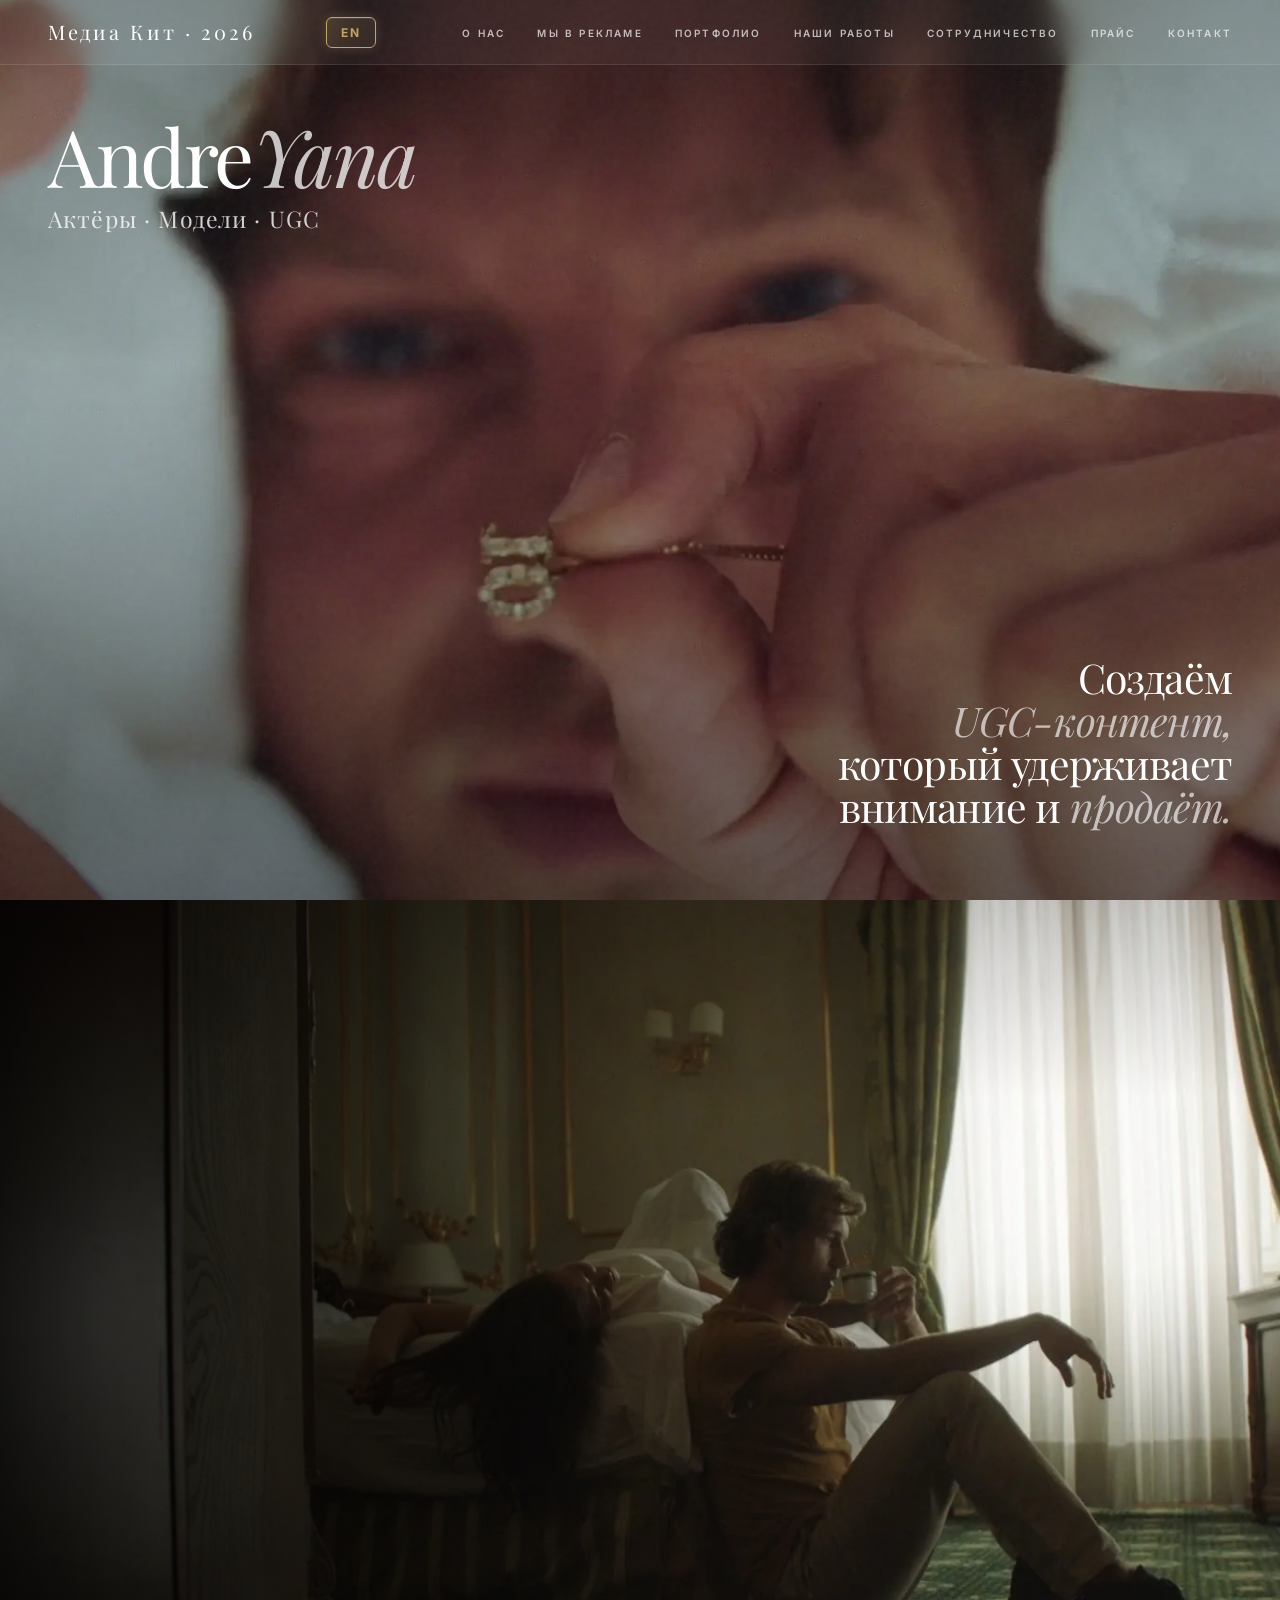
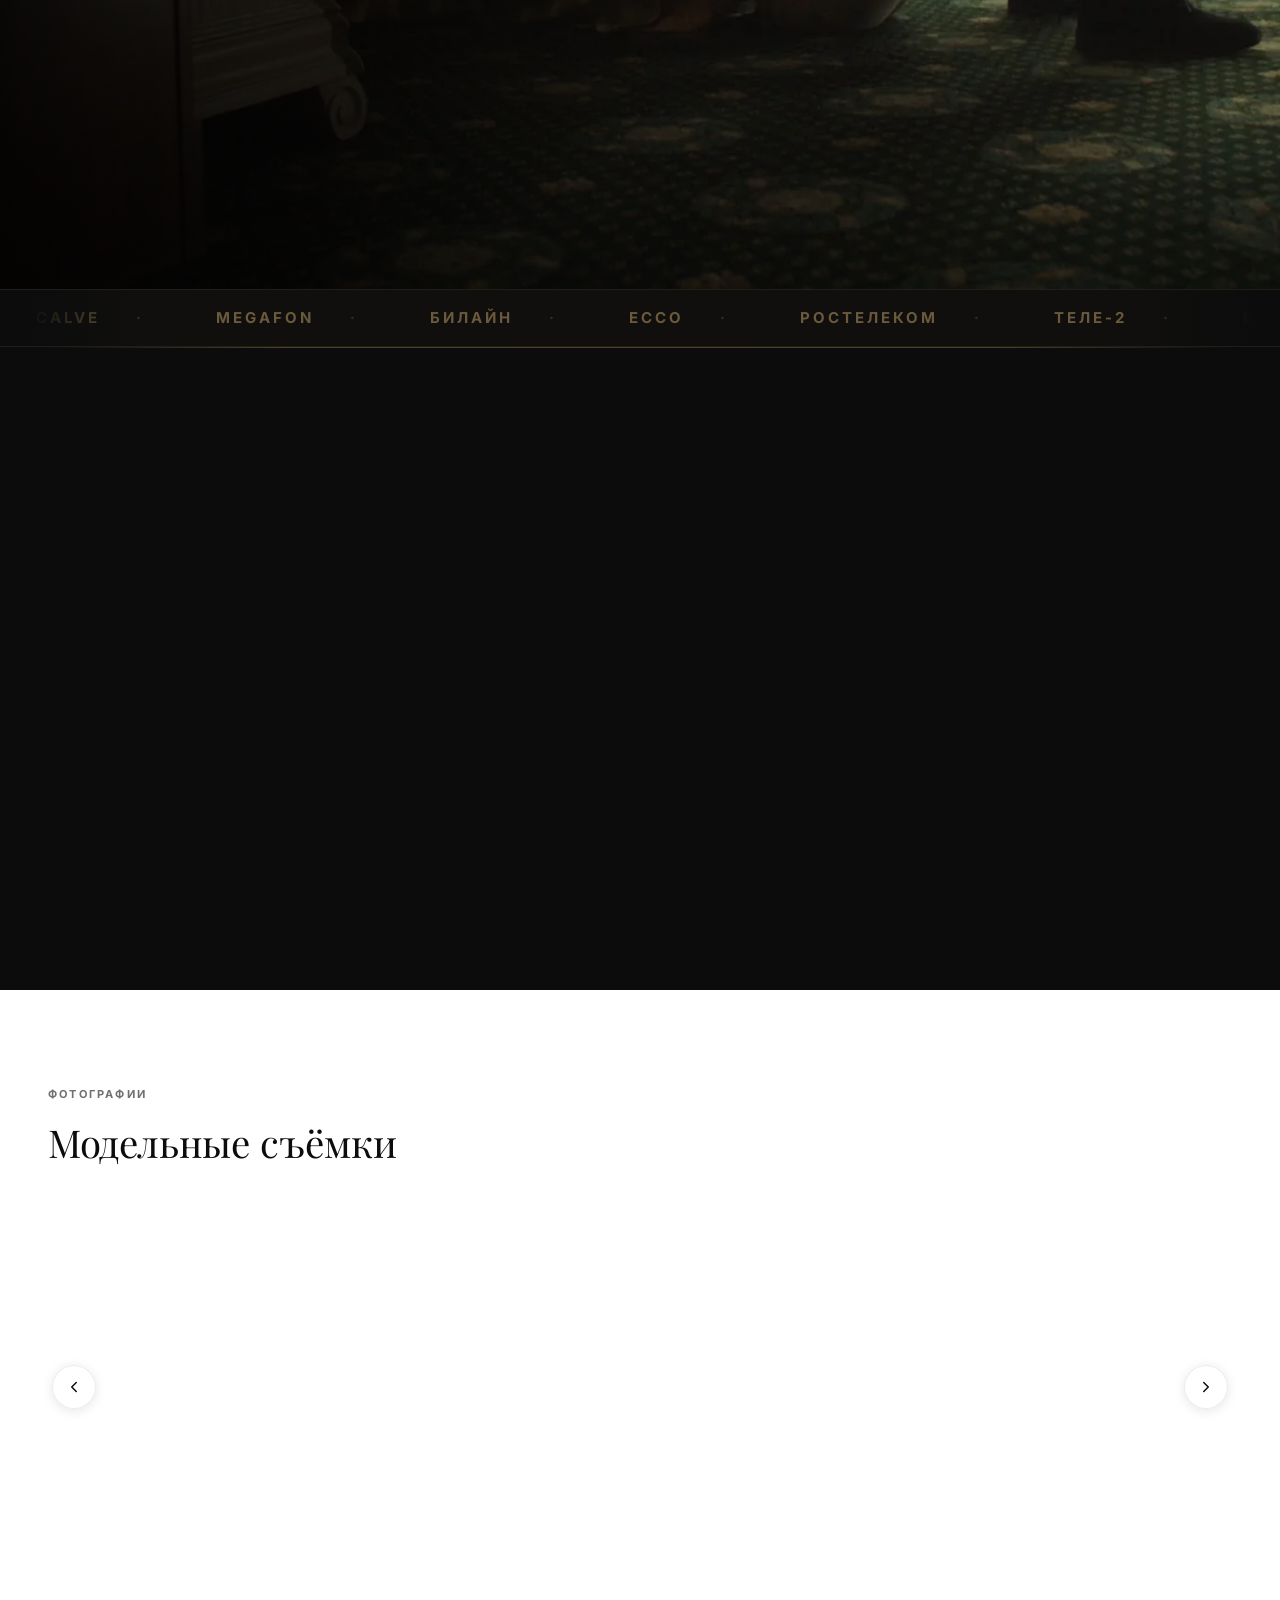
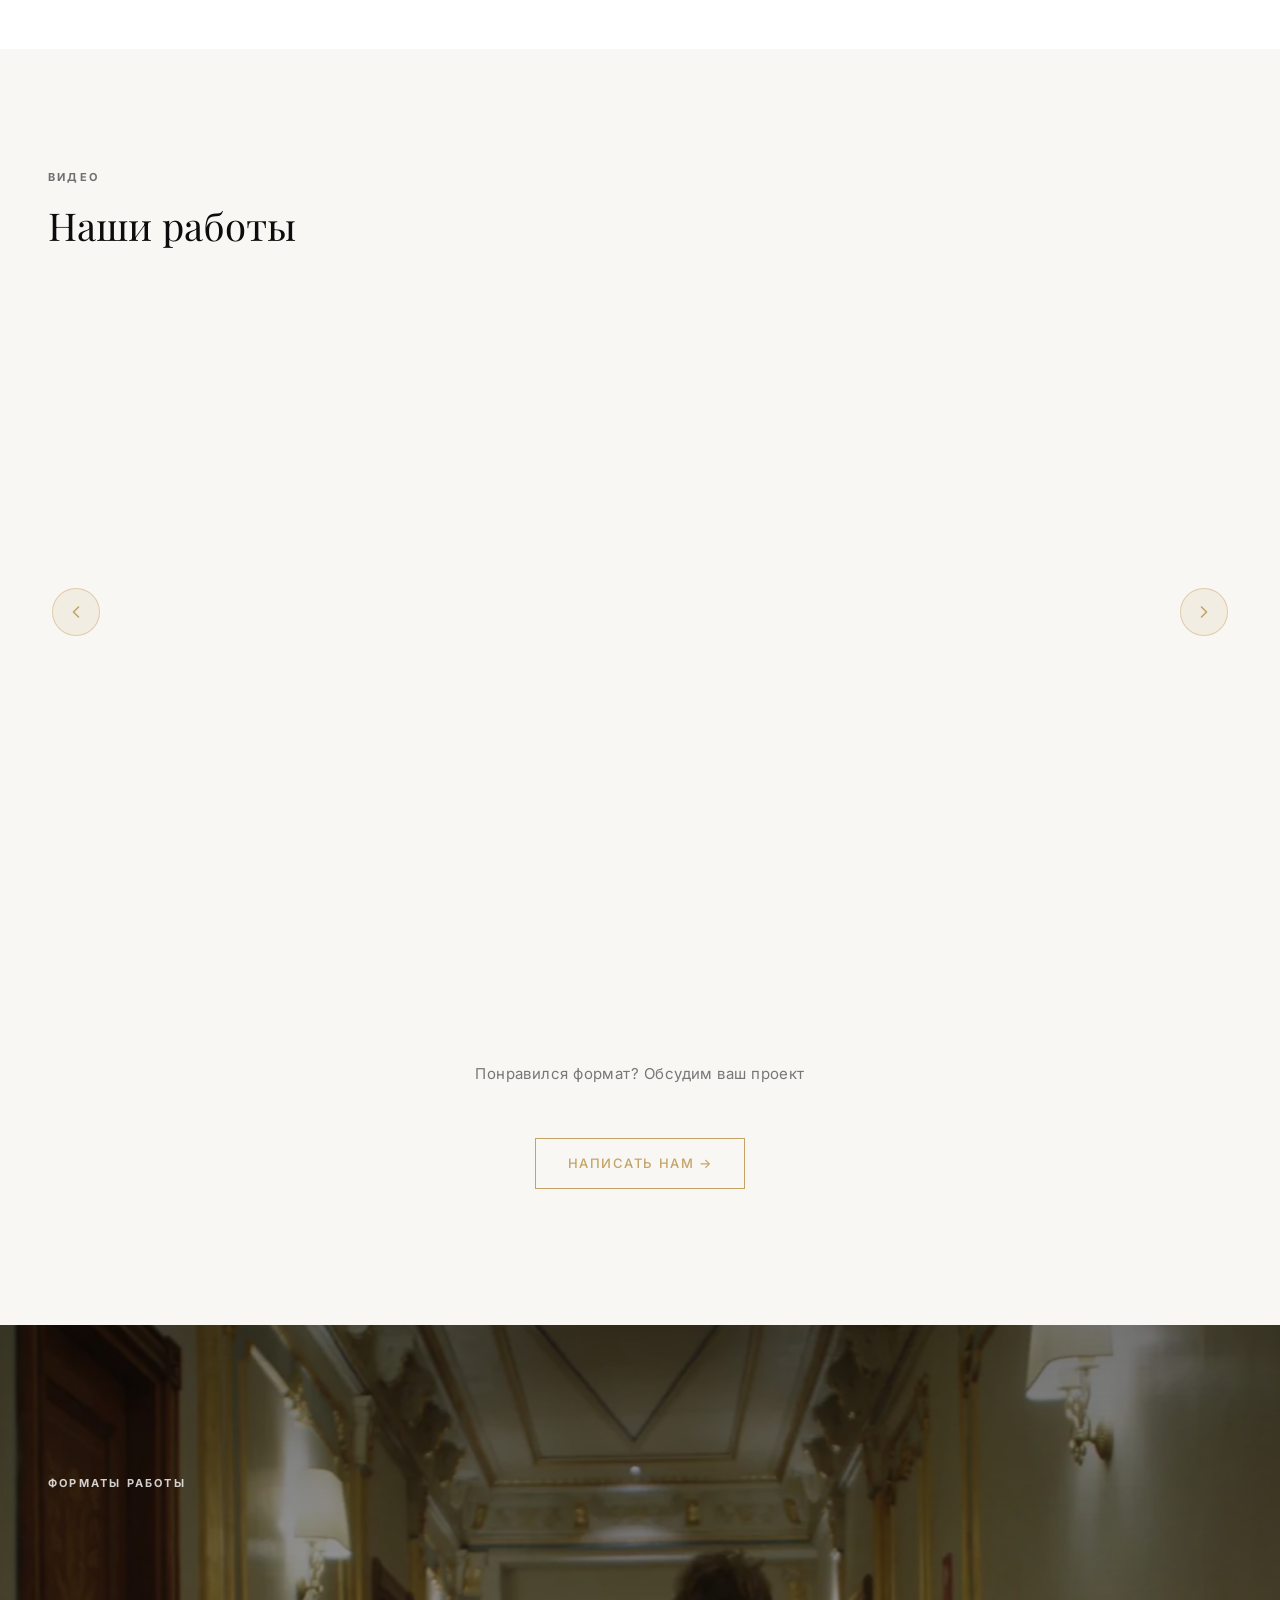
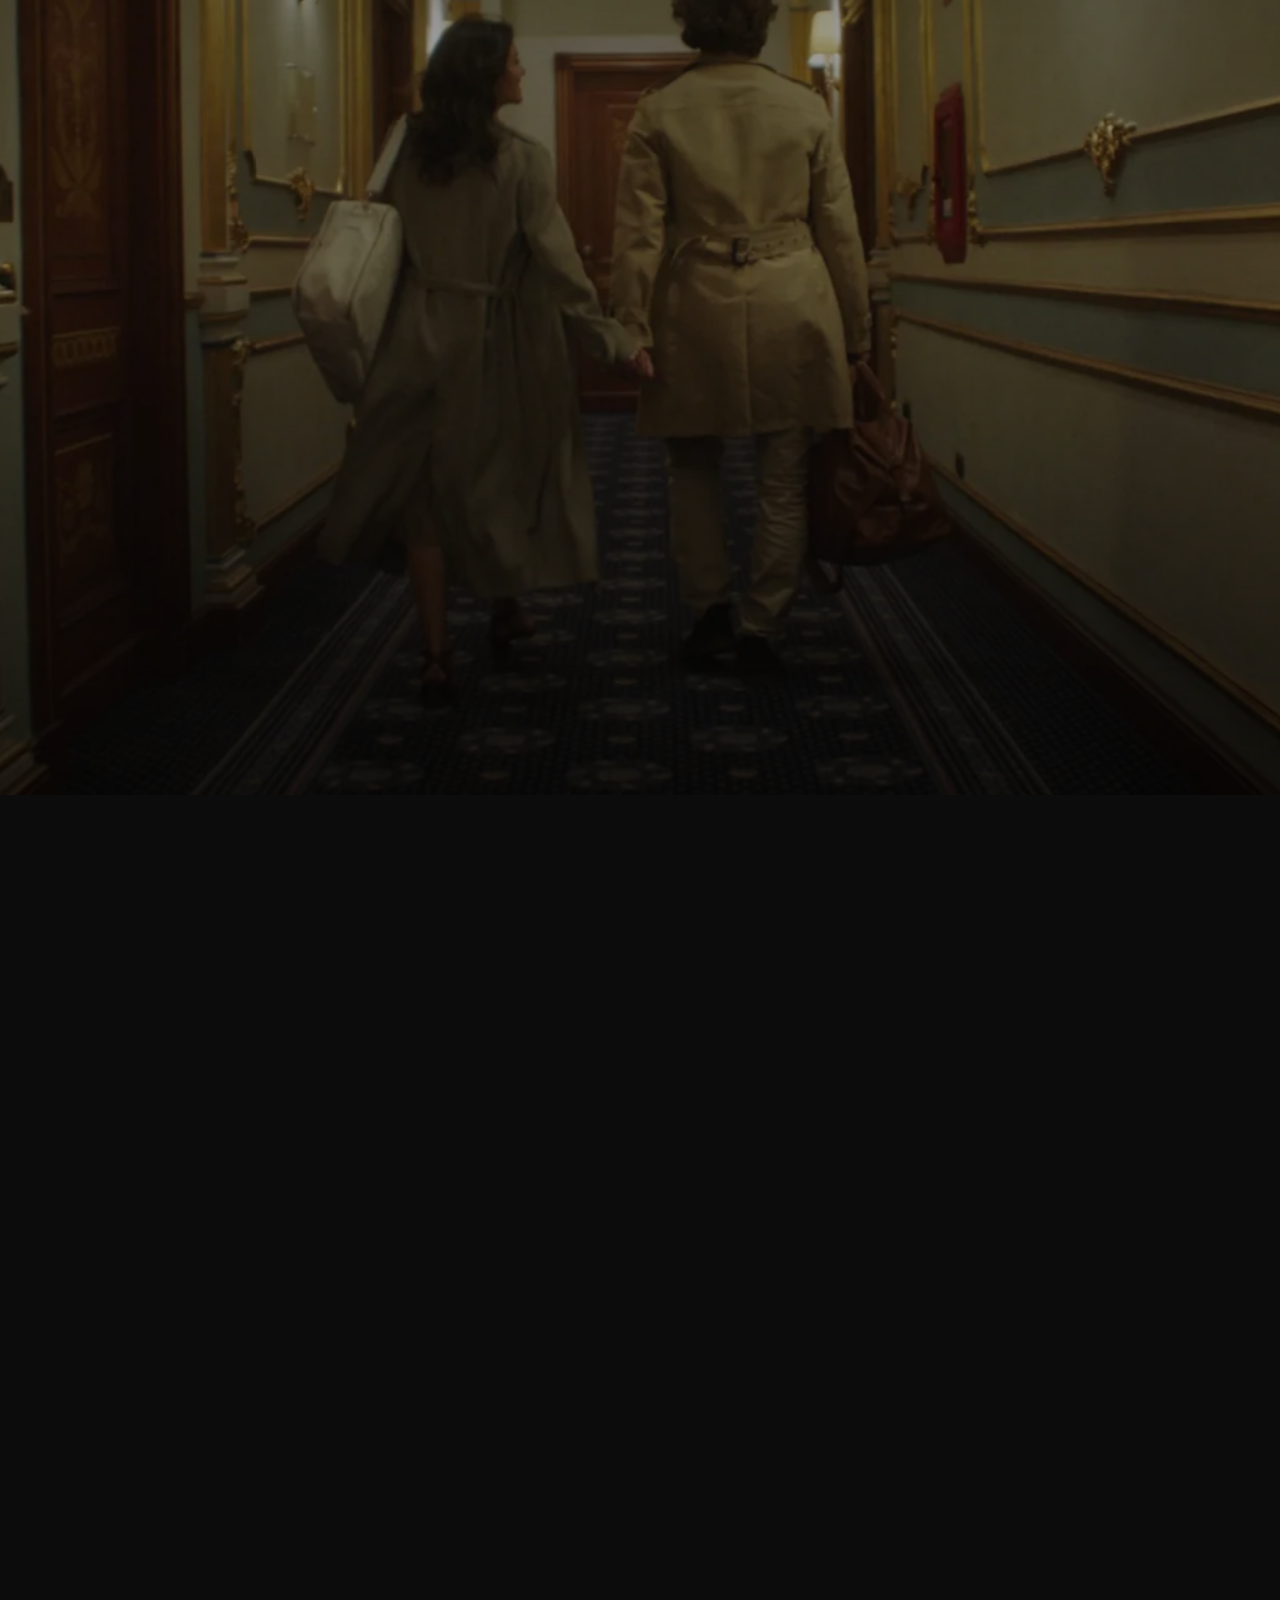
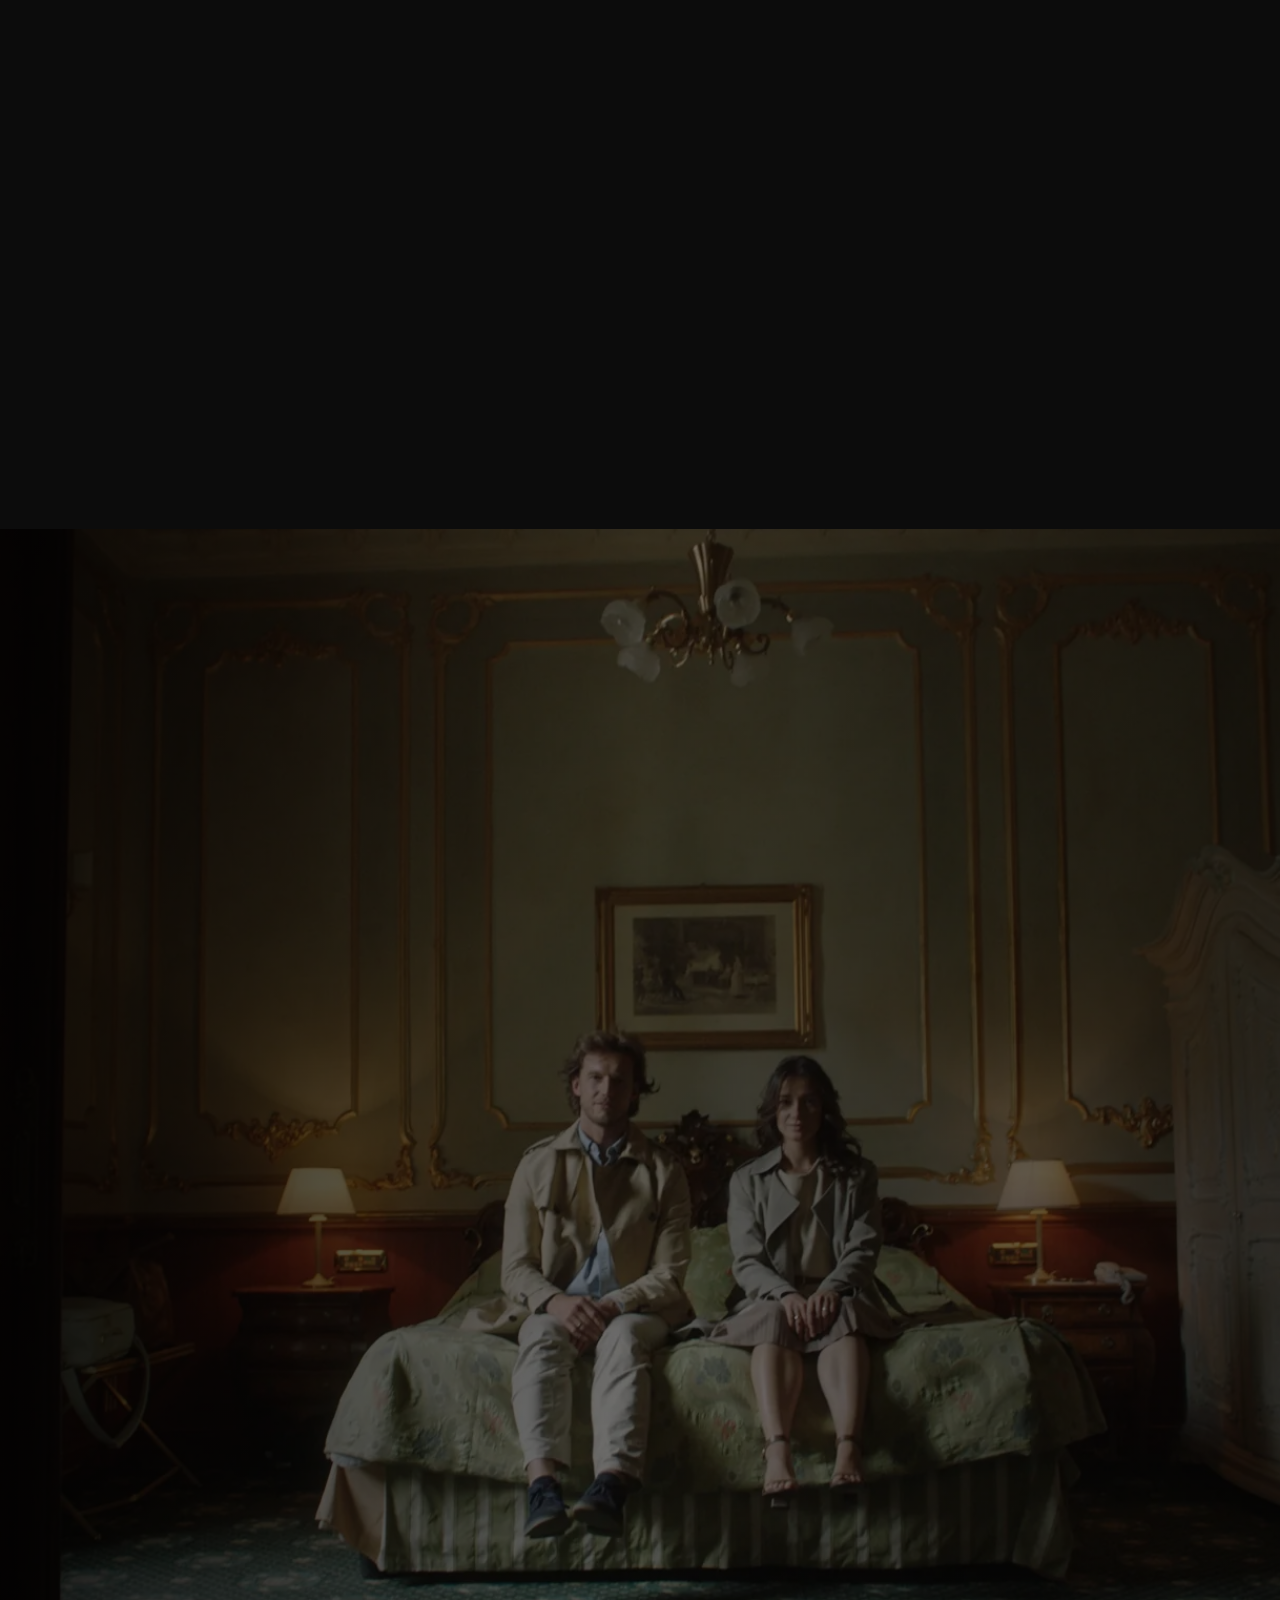
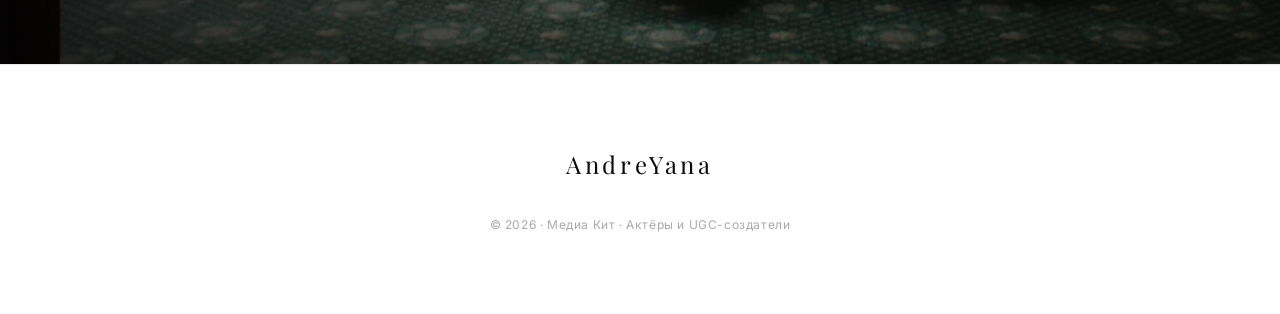
==== commit f94bb269: "fix form, formspree, chemistry block, translations" ====
--- a/index.html
+++ b/index.html
@@ -4,7 +4,7 @@
   <meta charset="UTF-8">
   <meta name="viewport" content="width=device-width, initial-scale=1.0">
   <link rel="canonical" href="https://andreyana.site">
-  <title>ANDREYANA — Медиа Кит</title>
+  <title>AndreYana — UGC-контент для брендов и отелей</title>
 
   <!-- ─── SEO ─── -->
   <meta name="description" content="Андрей и Яна — актёры, модели, UGC-создатели. 100+ рекламных проектов. Люксовые отели, travel, мода, lifestyle. Открыты к сотрудничеству.">
@@ -108,7 +108,7 @@
 
   <!-- NAV -->
   <nav>
-    <a href="#" class="nav-logo">AndreYana</a>
+    <a href="#" class="nav-logo" data-i18n="nav-logo">Медиа Кит · 2026</a>
     <button id="lang-toggle" class="lang-toggle" aria-label="Switch language">EN</button>
     <button class="menu-toggle" aria-label="Menu">
       <span></span>
@@ -132,12 +132,12 @@
       <source src="images/my_movie.mp4" type="video/mp4">
     </video>
     <div class="hero-overlay"></div>
-    <div class="hero-top-left" data-i18n-html="hero-top-left">Создаём<br><em>UGC-контент,</em><br>который удерживает<br>внимание и <em>продаёт.</em></div>
+    <div class="hero-top-left">
+      <h1 class="hero-title">Andre<em>Yana</em></h1>
+      <p class="hero-subtitle" data-i18n="hero-subtitle">Актёры · Модели · UGC</p>
+    </div>
     <div class="hero-content">
-      <span class="hero-tag" data-i18n="hero-tag">Медиа Кит · 2026</span>
-      <h1 class="hero-title">Andre<em>Yana</em></h1>
-      <p class="hero-subtitle" data-i18n="hero-subtitle">Актёры · Модели · UGC-создатели</p>
-      <a href="#contact" class="hero-cta" data-i18n="hero-cta">Обсудить проект →</a>
+      <span class="hero-ugc-text" data-i18n-html="hero-ugc-text">Создаём<br><em>UGC-контент,</em><br>который удерживает<br>внимание и <em>продаёт.</em></span>
     </div>
   </section>
 
@@ -155,11 +155,13 @@
       <div class="about-top-row reveal">
         <span class="about-label" data-i18n="about-label">О НАС</span>
         <div class="about-center">
-          <h2 class="about-title" data-i18n="about-title">О нас</h2>
-        </div>
-        <p class="about-lead" data-i18n-html="about-lead">
-          Андрей &amp; Яна — UGC-креаторы, актёры и модели<br><em>performance creators</em><br>Создаём контент, который удерживает внимание и продаёт.
-        </p>
+          <h2 class="about-title" data-i18n="about-title">Почему нас выбирают</h2>
+          <div class="about-chemistry reveal reveal-delay-1">
+            <span class="about-chemistry-rule"></span>
+            <p class="about-chemistry-heading" data-i18n="chemistry-heading">Живая химия, которую не сыграть</p>
+            <p class="about-chemistry-text" data-i18n="chemistry-text">Люди подписываются на нас не за красивую картинку — а за настоящую связь между нами. Любовь, доверие, семейные ценности. Это то, что бренды пытаются передать через актёров, а у нас это реальность. Зрители это чувствуют — и верят.</p>
+          </div>
+        </div>
         <div class="about-body reveal reveal-delay-1" data-i18n-html="about-body">
           <div class="about-cards">
             <div class="about-card">
@@ -706,13 +708,16 @@
 
   <!-- ─── CONTACT ─── -->
   <section class="contact" id="contact">
-    <div>
-      <p class="contact-label reveal" data-i18n="contact-label">Контакт</p>
-      <h2 class="contact-title reveal reveal-delay-1" data-i18n-html="contact-title">Давайте<br>творить красоту<br>вместе ✨</h2>
-      <p class="contact-desc reveal reveal-delay-2" data-i18n="contact-desc">
-        Открыты для UGC, рекламных съёмок, амбассадорств и коллабораций с люксовыми отелями, travel-брендами, модой, косметикой и lifestyle-проектами.
-      </p>
-      <div class="contact-links reveal reveal-delay-3">
+    <div class="contact-inner">
+
+      <!-- Левая колонка: заголовок + соцсети -->
+      <div class="contact-left">
+        <p class="contact-label reveal" data-i18n="contact-label">Контакт</p>
+        <h2 class="contact-title reveal reveal-delay-1" data-i18n-html="contact-title">Обсудим<br>ваш проект</h2>
+        <p class="contact-desc reveal reveal-delay-2" data-i18n="contact-desc">
+          Открыты для UGC, рекламных съёмок, амбассадорств и коллабораций с люксовыми отелями, travel-брендами, модой, косметикой и lifestyle-проектами.
+        </p>
+        <div class="contact-links reveal reveal-delay-3">
         <a href="mailto:andreyanamusic@gmail.com" class="contact-link">
           <div class="contact-link-left">
             <div class="contact-link-icon"><svg viewBox="0 0 24 24" fill="none" stroke="currentColor" stroke-width="1.5"><path d="M4 4h16c1.1 0 2 .9 2 2v12c0 1.1-.9 2-2 2H4c-1.1 0-2-.9-2-2V6c0-1.1.9-2 2-2z"></path><polyline points="22,6 12,13 2,6"></polyline></svg></div>
@@ -763,8 +768,44 @@
           </div>
           <span class="contact-link-arrow">→</span>
         </a>
-      </div>
-    </div>
+        </div>
+      </div><!-- /contact-left -->
+
+      <!-- Правая колонка: форма -->
+      <div class="contact-right reveal reveal-delay-2">
+        <form class="contact-form" id="contact-form" action="https://formspree.io/f/xdapbwak" method="POST">
+          <div class="cf-field">
+            <input class="cf-input" type="text" name="name" placeholder="Андрей" required>
+            <label class="cf-label" data-i18n="cf-name">Ваше имя</label>
+            <span class="cf-line"></span>
+          </div>
+          <div class="cf-field">
+            <input class="cf-input" type="text" name="brand" placeholder="Nike, Four Seasons...">
+            <label class="cf-label" data-i18n="cf-brand">Бренд / Компания</label>
+            <span class="cf-line"></span>
+          </div>
+          <div class="cf-field">
+            <textarea class="cf-input cf-textarea" name="message" placeholder="Расскажите о вашем проекте..." required></textarea>
+            <label class="cf-label" data-i18n="cf-task">Задача</label>
+            <span class="cf-line"></span>
+          </div>
+          <div class="cf-field">
+            <input class="cf-input" type="text" name="contact" placeholder="Telegram / Email / Instagram">
+            <label class="cf-label" data-i18n="cf-contact">Как с вами связаться</label>
+            <span class="cf-line"></span>
+          </div>
+          <button type="submit" class="cf-submit">
+            <span class="cf-submit-text" data-i18n="cf-submit">Отправить заявку</span>
+            <span class="cf-submit-arrow">→</span>
+          </button>
+          <div class="cf-success" id="cf-success">
+            <p class="cf-success-title">Заявка отправлена!</p>
+            <p class="cf-success-sub" data-i18n="cf-success-sub">Ответим в течение 2 часов.</p>
+          </div>
+        </form>
+      </div><!-- /contact-right -->
+
+    </div><!-- /contact-inner -->
   </section>
 
   <!-- ─── LIGHTBOX ─── -->
--- a/style.css
+++ b/style.css
@@ -413,6 +413,22 @@
   color: rgba(255,255,255,0.65);
 }
 
+.hero-ugc-text {
+  font-family: var(--font-serif);
+  font-size: clamp(28px, 3.2vw, 44px);
+  font-weight: 400;
+  color: var(--white);
+  line-height: 1.05;
+  letter-spacing: -0.02em;
+  display: block;
+  margin-bottom: 32px;
+}
+
+.hero-ugc-text em {
+  font-style: italic;
+  color: rgba(255,255,255,0.65);
+}
+
 .hero-bottom-phrase {
   position: absolute;
   bottom: 48px;
@@ -434,7 +450,7 @@
 
 .hero-content {
   position: absolute;
-  bottom: 64px;
+  bottom: 40px;
   right: 48px;
   max-width: 800px;
   text-align: right;
@@ -452,7 +468,7 @@
 
 .hero-title {
   font-family: var(--font-serif);
-  font-size: clamp(40px, 7.7vw, 100px);
+  font-size: clamp(32px, 6.2vw, 80px);
   font-weight: 400;
   color: var(--white);
   line-height: 0.9;
@@ -466,7 +482,7 @@
 
 .hero-subtitle {
   margin-top: 16px;
-  font-size: 18px;
+  font-size: 23px;
   font-weight: 300;
   color: rgba(255,255,255,0.8);
   letter-spacing: 0.05em;
@@ -503,10 +519,97 @@
   letter-spacing: 0.03em;
 }
 
+/* ─── Section CTA (after brands & photos) ─── */
+.section-cta-wrap {
+  text-align: center;
+  padding: 56px 24px 64px;
+  background: var(--black);
+}
+.section-cta-text {
+  font-family: 'Inter', sans-serif;
+  font-size: 15px;
+  color: #777;
+  margin-bottom: 24px;
+  letter-spacing: 0.03em;
+}
+
+/* ─── КАК МЫ РАБОТАЕМ ─── */
+.how-section {
+  padding: 100px 48px 80px;
+  background: var(--black);
+  max-width: 900px;
+  margin: 0 auto;
+}
+.how-steps {
+  display: flex;
+  flex-direction: column;
+  gap: 0;
+  margin-top: 56px;
+  border-left: 1px solid rgba(197, 163, 103, 0.2);
+  padding-left: 40px;
+}
+.how-step {
+  display: flex;
+  gap: 32px;
+  align-items: flex-start;
+  padding-bottom: 56px;
+  position: relative;
+}
+.how-step::before {
+  content: '';
+  position: absolute;
+  left: -45px;
+  top: 4px;
+  width: 9px;
+  height: 9px;
+  border-radius: 50%;
+  background: var(--gold);
+  box-shadow: 0 0 0 3px var(--black), 0 0 0 4px rgba(197, 163, 103, 0.4);
+}
+.how-num {
+  font-family: 'Cormorant Garamond', serif;
+  font-size: 48px;
+  font-weight: 300;
+  color: rgba(197, 163, 103, 0.25);
+  line-height: 1;
+  min-width: 56px;
+  user-select: none;
+}
+.how-content {
+  padding-top: 4px;
+}
+.how-step-title {
+  font-family: 'Cormorant Garamond', serif;
+  font-size: 24px;
+  font-weight: 400;
+  color: var(--cream);
+  margin-bottom: 12px;
+  letter-spacing: 0.02em;
+}
+.how-step-desc {
+  font-family: 'Inter', sans-serif;
+  font-size: 15px;
+  color: #888;
+  line-height: 1.7;
+  max-width: 520px;
+}
+.how-cta {
+  text-align: center;
+  padding-top: 16px;
+}
+
+@media (max-width: 768px) {
+  .how-section { padding: 72px 24px 56px; }
+  .how-steps { padding-left: 28px; }
+  .how-step { gap: 20px; }
+  .how-num { font-size: 36px; min-width: 40px; }
+  .how-step-title { font-size: 20px; }
+}
+
 @media (max-width: 768px) {
   .hero-content { right: 24px; bottom: 48px; left: 24px; text-align: center; }
   .hero-tag { font-size: 12px; margin-bottom: 16px; }
-  .hero-subtitle { font-size: 16px; }
+  .hero-subtitle { font-size: 21px; }
   .hero-top-left {
     top: 90px;
     left: 24px;
@@ -608,7 +711,7 @@
 
 .about-title {
   font-family: 'Cormorant Garamond', serif;
-  font-size: clamp(64px, 7.5vw, 108px);
+  font-size: clamp(32px, 3.75vw, 54px);
   font-weight: 300;
   line-height: 0.95;
   letter-spacing: -0.01em;
@@ -618,6 +721,41 @@
 .about-title em {
   font-style: italic;
   color: rgba(255,255,255,0.65);
+}
+
+.about-chemistry {
+  margin-top: 32px;
+  max-width: 520px;
+}
+
+.about-chemistry-rule {
+  display: block;
+  width: 40px;
+  height: 1px;
+  background: var(--gold, #c5a367);
+  margin-bottom: 20px;
+  opacity: 0.7;
+}
+
+.about-chemistry-heading {
+  font-family: 'Cormorant Garamond', serif;
+  font-size: clamp(20px, 2vw, 26px);
+  font-style: italic;
+  font-weight: 400;
+  color: var(--gold, #c5a367);
+  line-height: 1.2;
+  margin: 0 0 14px;
+  letter-spacing: 0.01em;
+}
+
+.about-chemistry-text {
+  font-family: var(--font-sans, 'Montserrat', sans-serif);
+  font-size: clamp(13px, 1.1vw, 15px);
+  font-weight: 300;
+  line-height: 1.85;
+  color: rgba(255, 255, 255, 0.72);
+  margin: 0;
+  letter-spacing: 0.02em;
 }
 
 /* Лид — крупная курсивная цитата */
@@ -1851,39 +1989,38 @@
   position: relative;
   padding: 160px 48px;
   background: url('images/UC_1.55.1.webp') center/cover no-repeat !important;
+  color: var(--white);
+  overflow: hidden;
+}
+
+.contact::before {
+  content: '';
+  position: absolute;
+  inset: 0;
+  background: linear-gradient(to right, rgba(0,0,0,0.85) 0%, rgba(0,0,0,0.5) 50%, rgba(0,0,0,0.7) 100%);
+  z-index: 1;
+}
+
+.contact-inner {
+  position: relative;
+  z-index: 2;
   display: grid;
   grid-template-columns: 1fr 1fr;
-  gap: 120px;
+  gap: 80px;
   align-items: start;
-  color: var(--white);
-  overflow: hidden;
-}
-
-.contact::before {
-  content: '';
-  position: absolute;
-  top: 0;
-  left: 0;
-  right: 0;
-  bottom: 0;
-  background: linear-gradient(to right, rgba(0,0,0,0.8) 0%, rgba(0,0,0,0.4) 50%, rgba(0,0,0,0.6) 100%);
-  z-index: 1;
-}
-
-.contact > * {
-  position: relative;
-  z-index: 2;
+  max-width: 1200px;
 }
 
 @media (max-width: 900px) {
-  .contact { 
-    grid-template-columns: 1fr; 
-    gap: 64px; 
-    padding: 120px 24px; 
-  }
-  .contact::before {
-    background: rgba(0,0,0,0.7);
-  }
+  .contact { padding: 120px 24px; }
+  .contact-inner { grid-template-columns: 1fr; gap: 56px; }
+  .contact::before { background: rgba(0,0,0,0.75); }
+}
+
+/* ─── CONTACT FORM ─── */
+
+.contact-right {
+  transform: translate(15%, -20%);
 }
 
 .contact-label { 
@@ -2502,7 +2639,7 @@
   display: inline-flex;
   align-items: center;
   gap: 14px;
-  align-self: flex-start;
+  align-self: flex-end;
   padding: 16px 40px;
   border: 1px solid rgba(255,255,255,0.5);
   background: transparent;
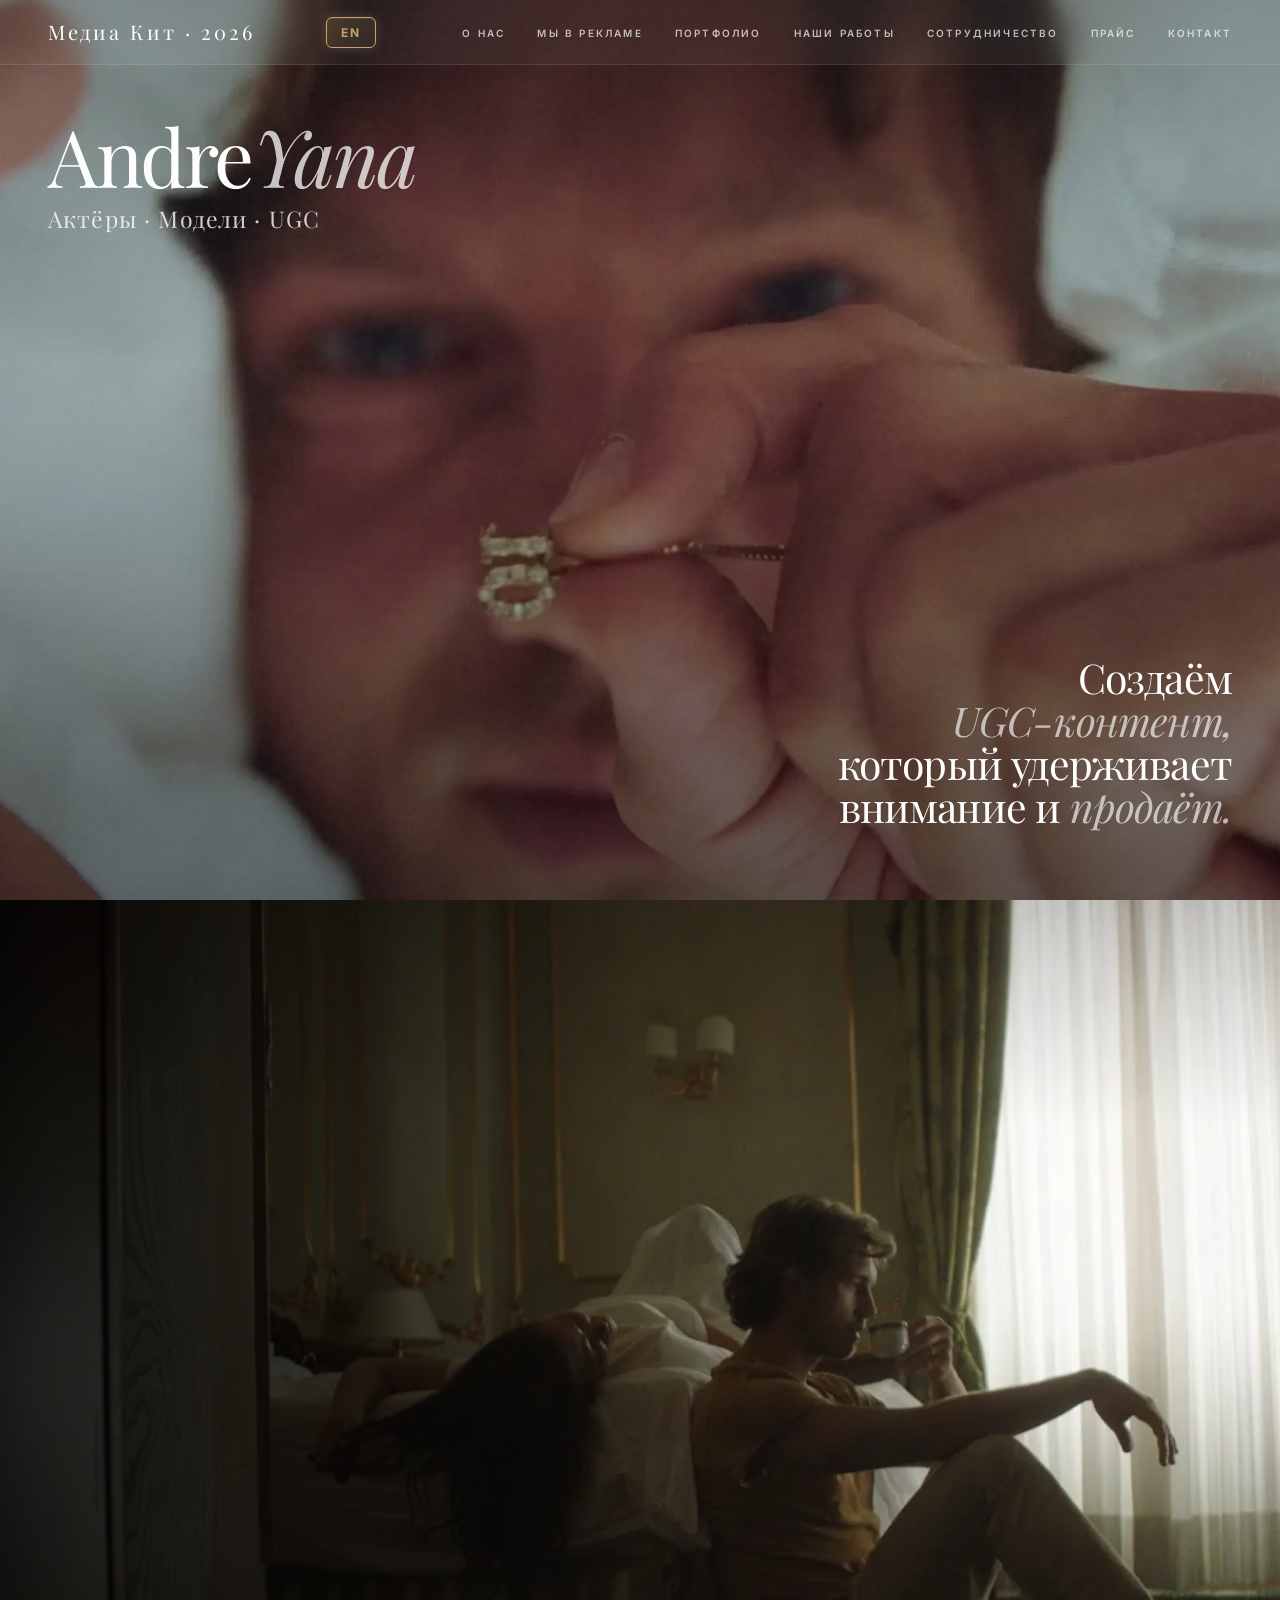
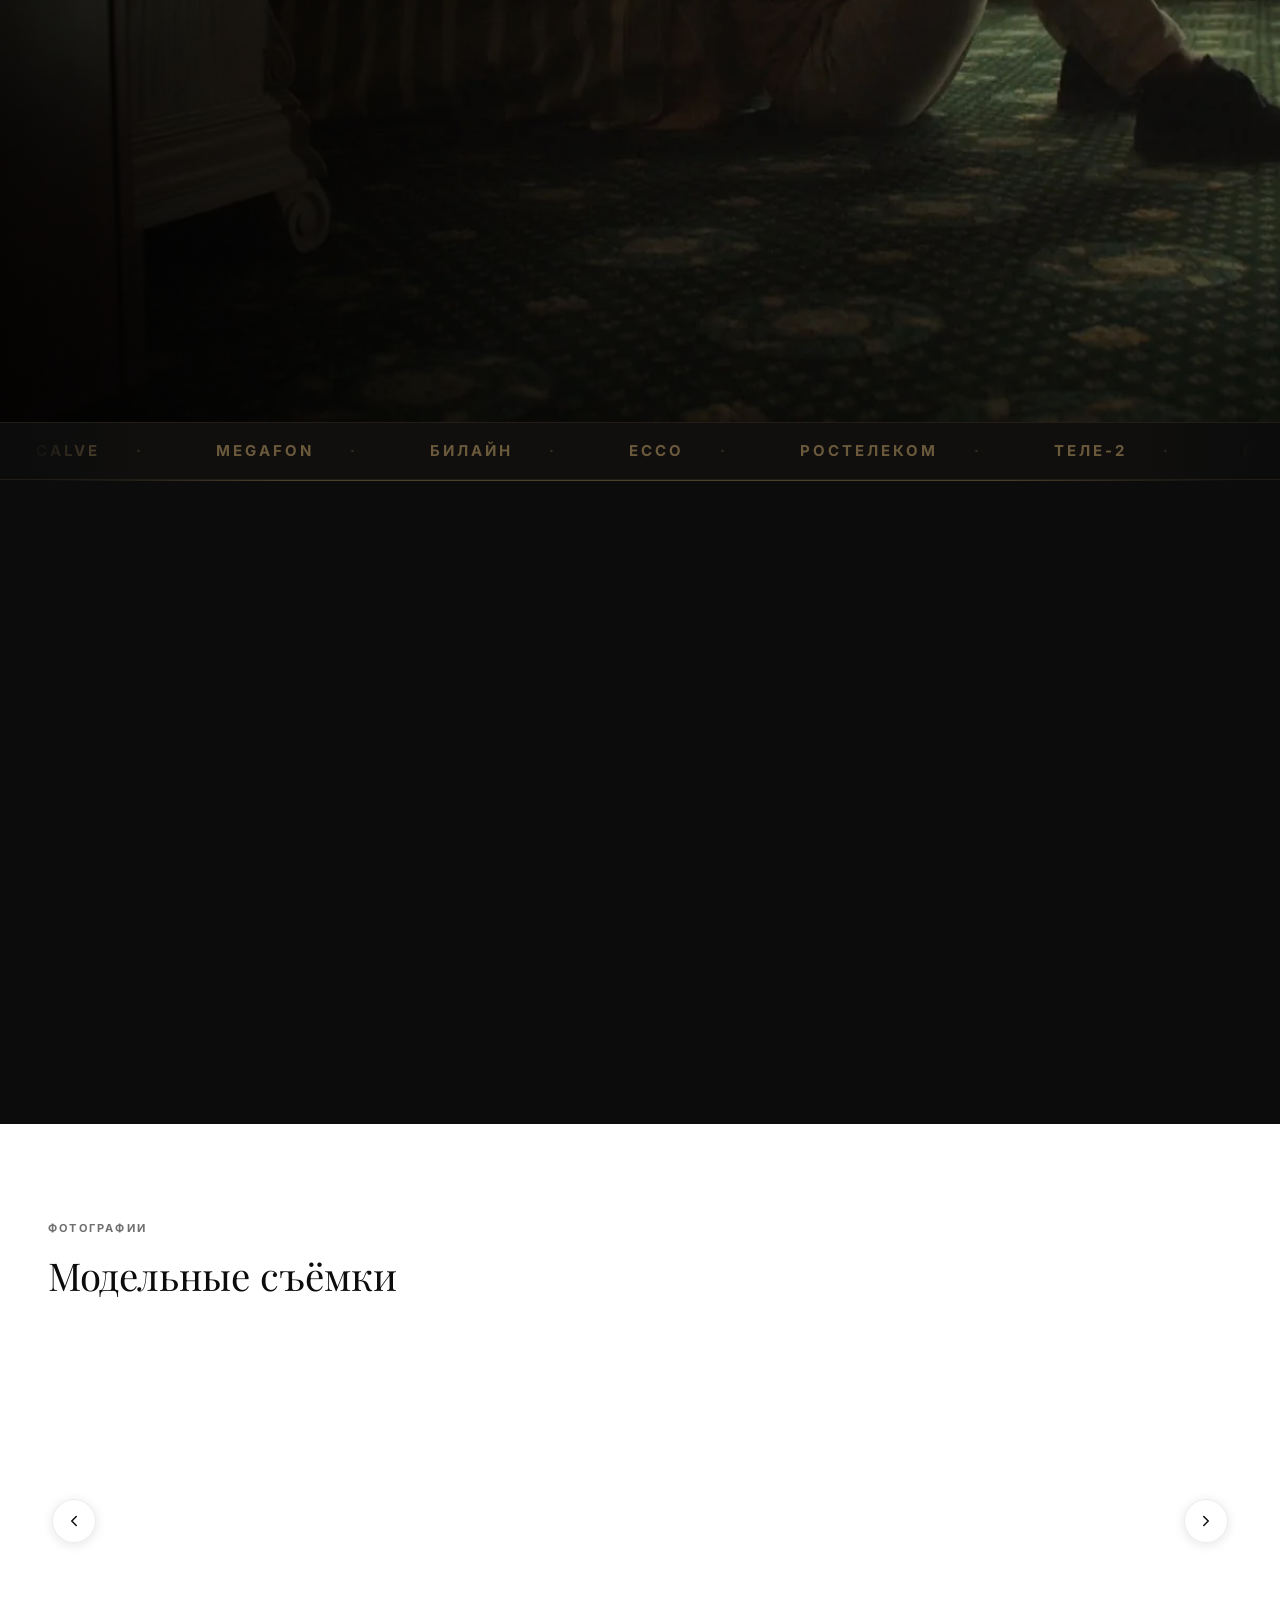
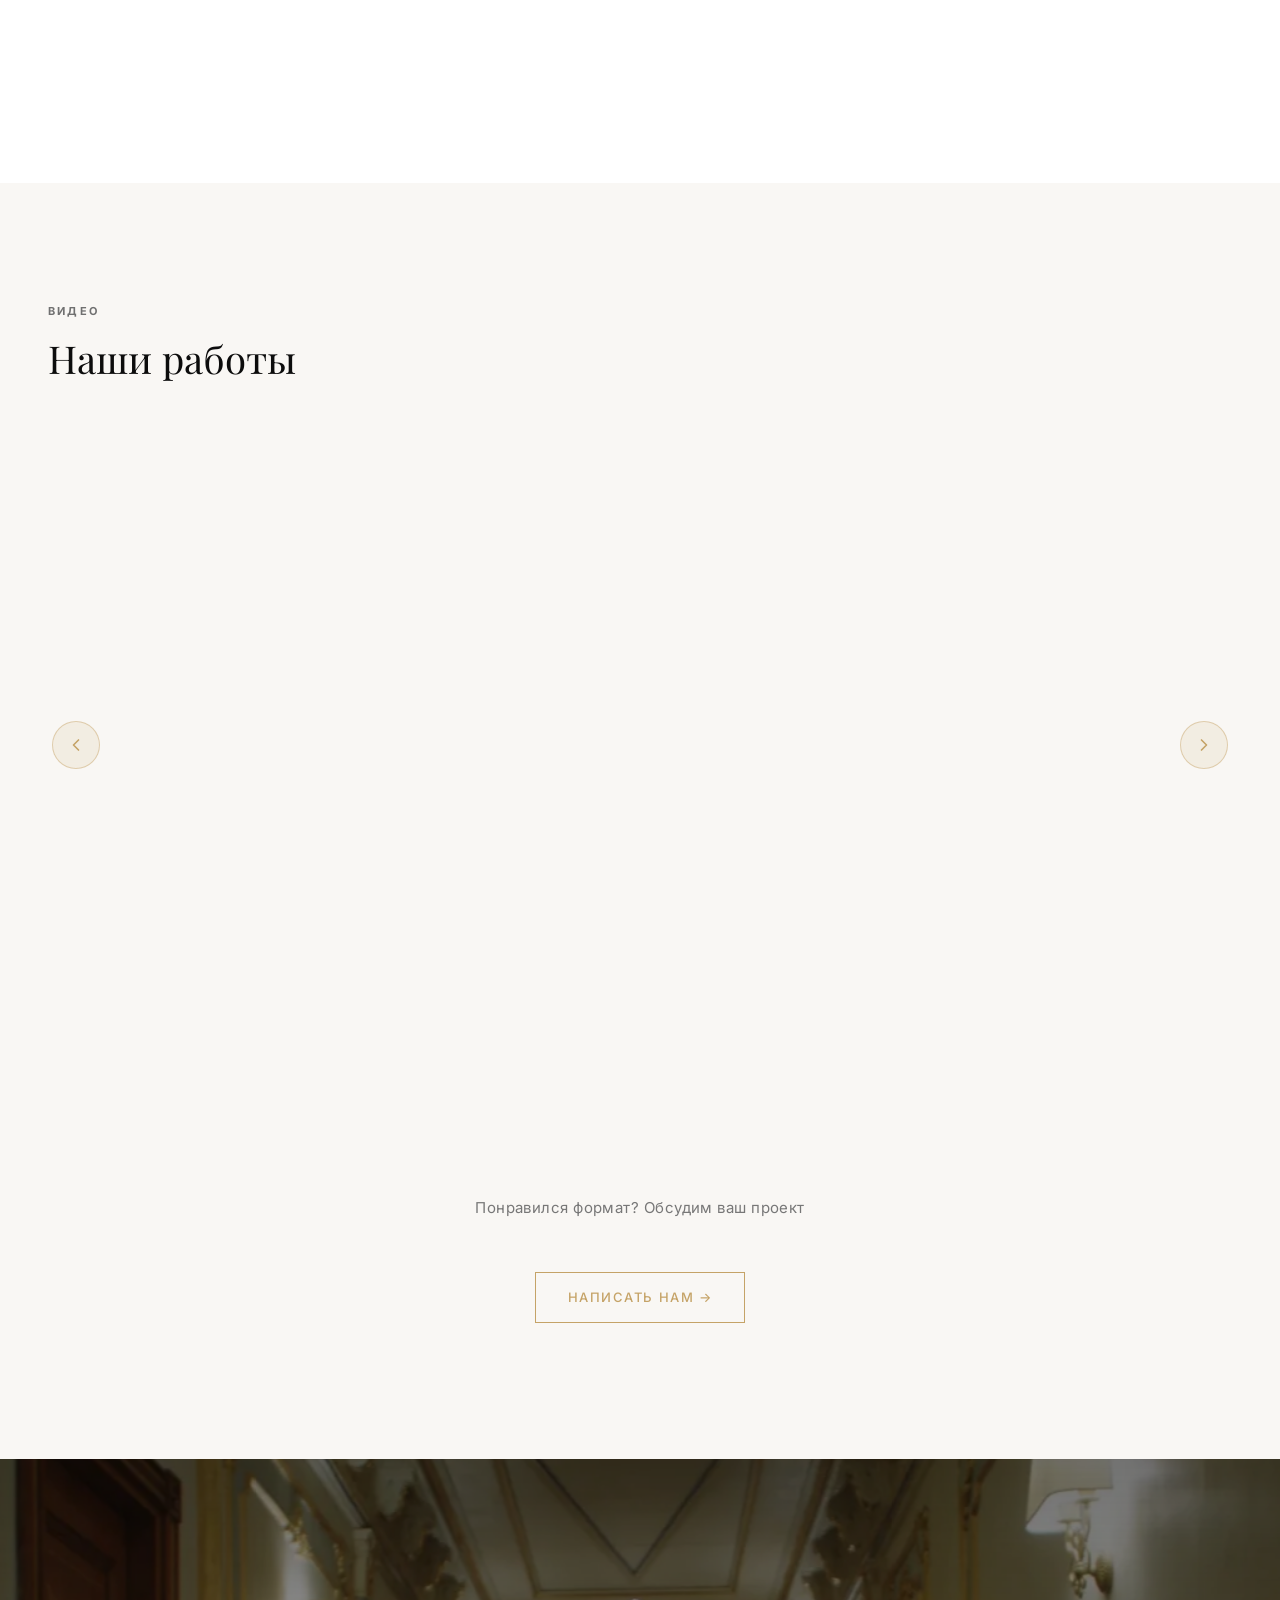
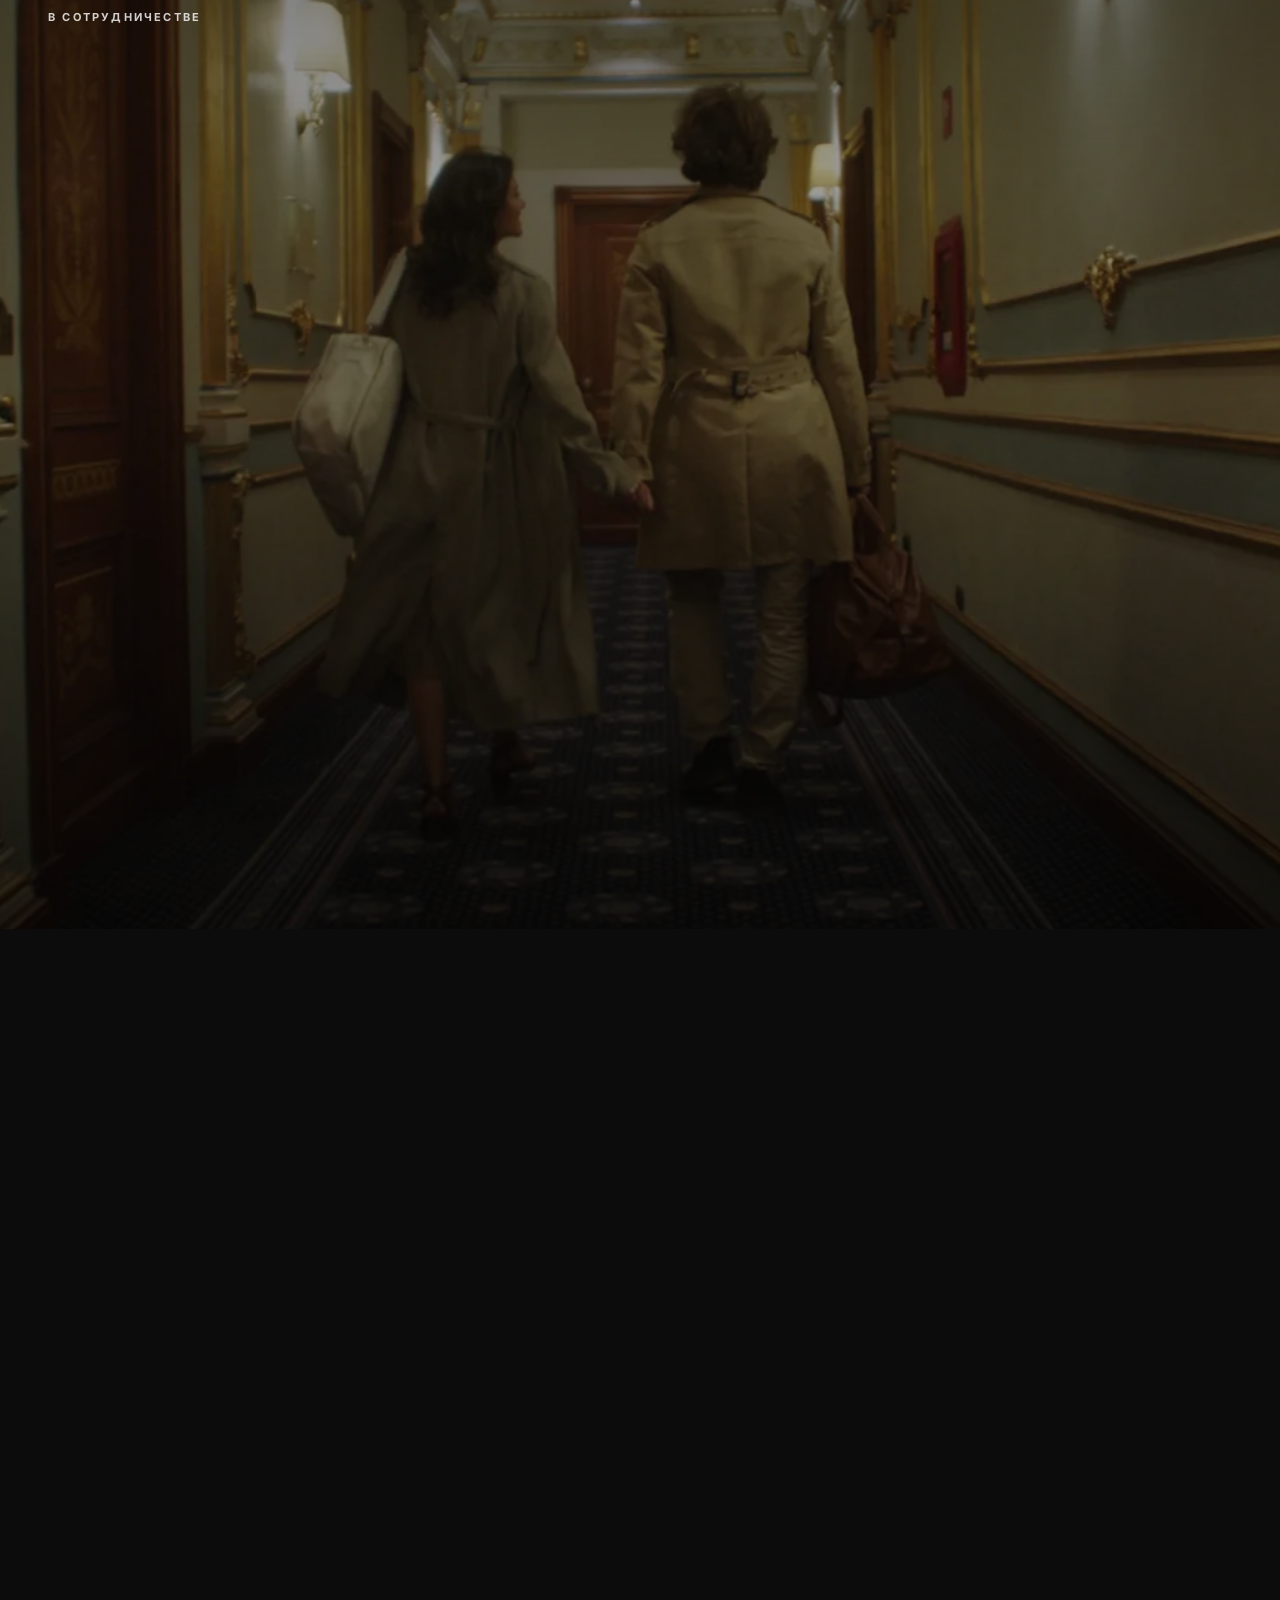
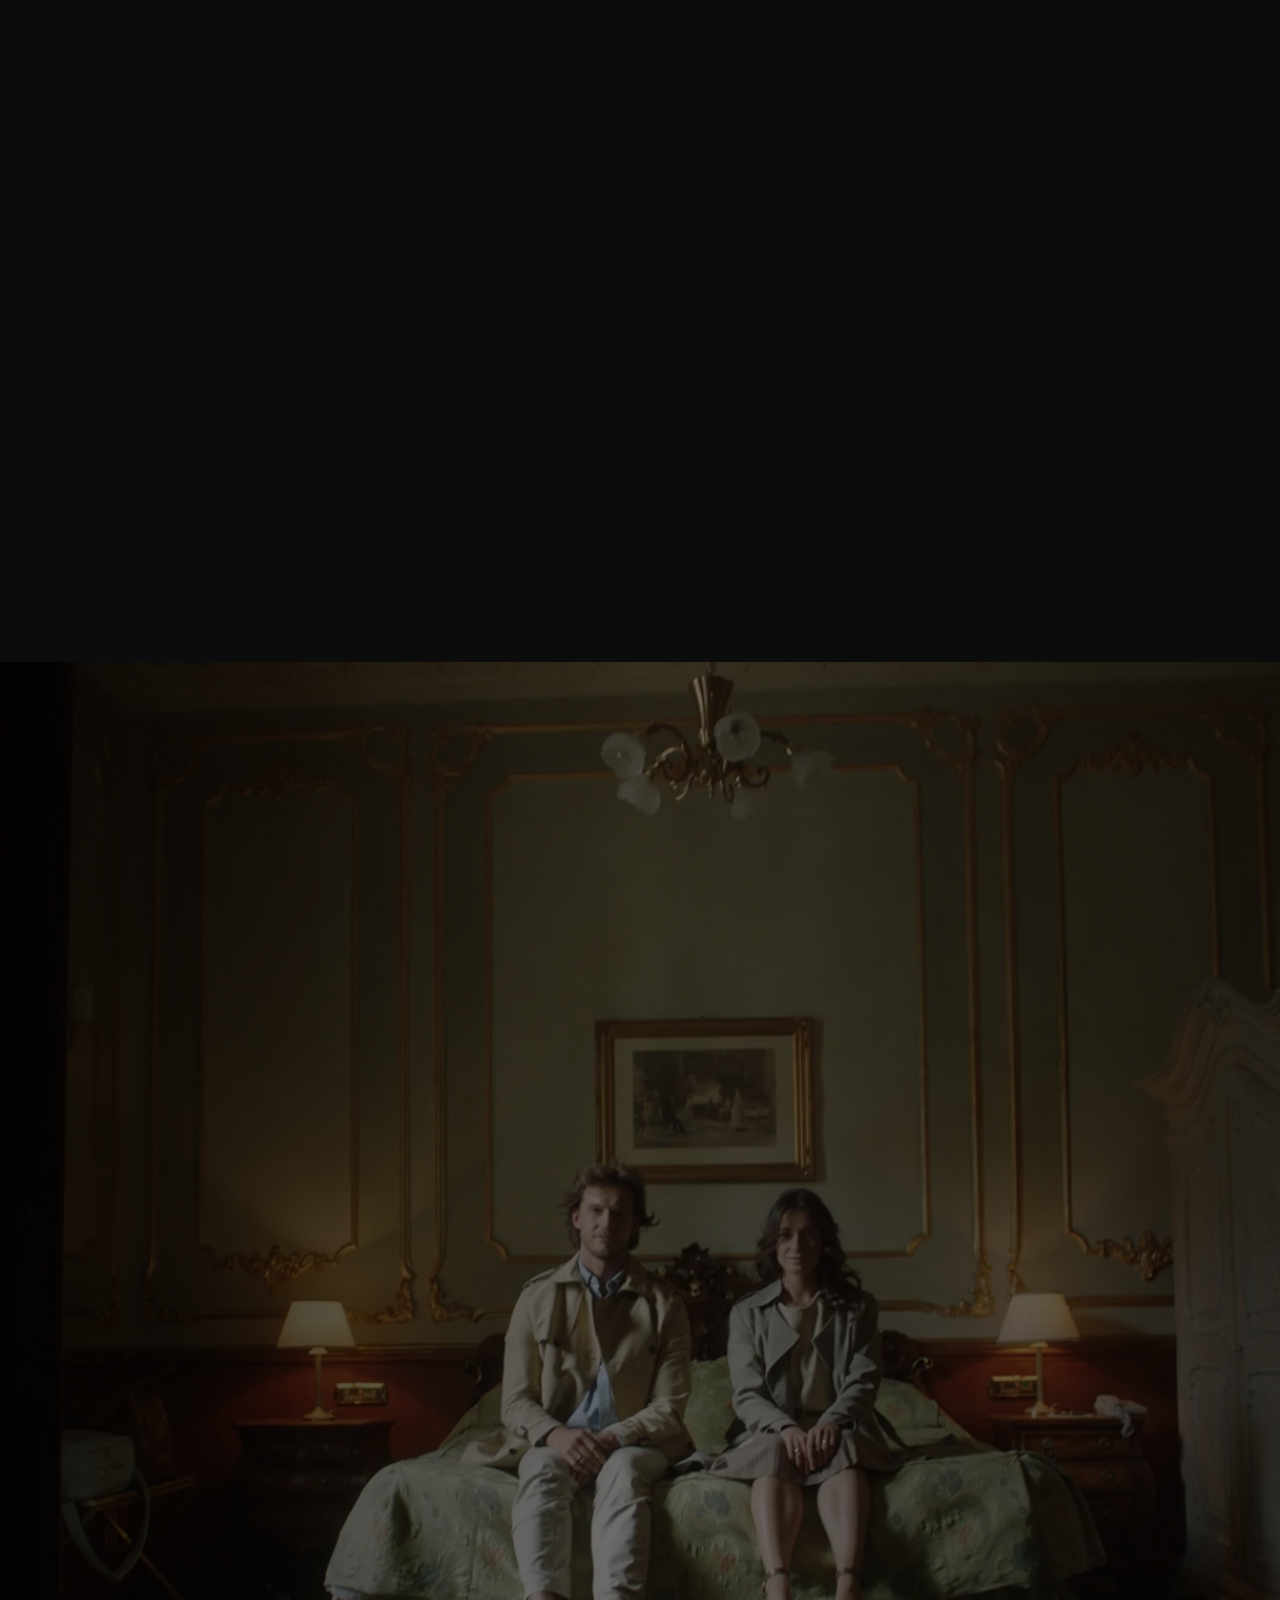
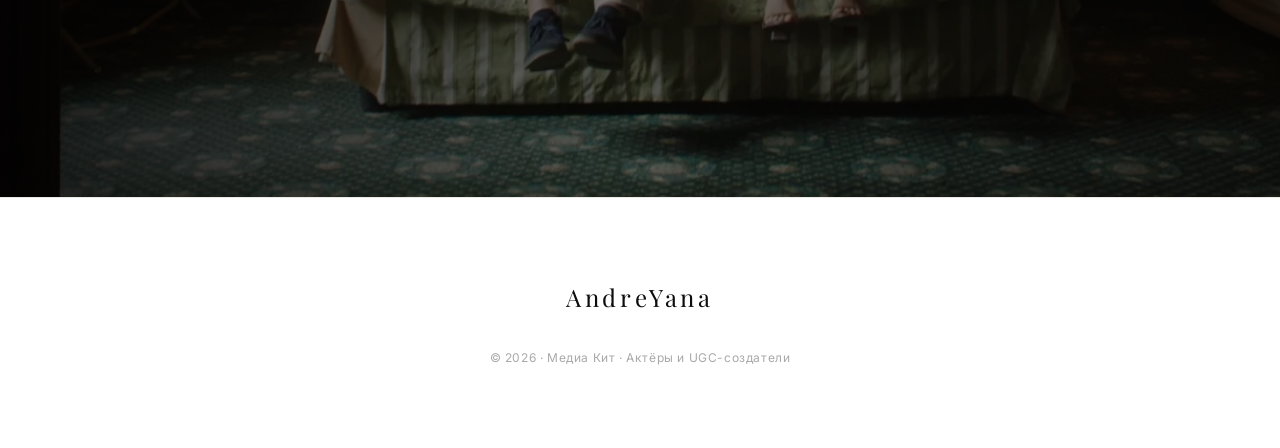
==== commit 13b221c9: "update collab section: new content + chemistry text redesign - Collab section: new title "Что вы пол" ====
--- a/index.html
+++ b/index.html
@@ -7,7 +7,7 @@
   <title>AndreYana — UGC-контент для брендов и отелей</title>
 
   <!-- ─── SEO ─── -->
-  <meta name="description" content="Андрей и Яна — актёры, модели, UGC-создатели. 100+ рекламных проектов. Люксовые отели, travel, мода, lifestyle. Открыты к сотрудничеству.">
+  <meta name="description" content="Андрей и Яна — актёры, модели, UGC-создатели. 100+ рекламных проектов. Люксовые отели, travel, мода, lifestyle. Создаём под ваши задачи.">
   <meta name="keywords" content="UGC, актёры, модели, медиа кит, рекламные съёмки, travel, lifestyle, AndreYana, Андрей Яна">
   <meta name="author" content="AndreYana">
   <meta name="robots" content="index, follow">
@@ -27,7 +27,7 @@
   <!-- ─── TWITTER / X CARD ─── -->
   <meta name="twitter:card"        content="summary_large_image">
   <meta name="twitter:title"       content="ANDREYANA — Актёры · Модели · UGC">
-  <meta name="twitter:description" content="100+ рекламных проектов. Открыты к сотрудничеству с люксовыми брендами.">
+  <meta name="twitter:description" content="100+ рекламных проектов. Создаём под ваши задачи — отели, travel, мода, lifestyle.">
   <meta name="twitter:image"       content="https://andreyana.site/images/og-cover.jpg">
   <meta name="twitter:image:alt"   content="AndreYana — актёры и UGC-создатели">
 
@@ -159,7 +159,7 @@
           <div class="about-chemistry reveal reveal-delay-1">
             <span class="about-chemistry-rule"></span>
             <p class="about-chemistry-heading" data-i18n="chemistry-heading">Живая химия, которую не сыграть</p>
-            <p class="about-chemistry-text" data-i18n="chemistry-text">Люди подписываются на нас не за красивую картинку — а за настоящую связь между нами. Любовь, доверие, семейные ценности. Это то, что бренды пытаются передать через актёров, а у нас это реальность. Зрители это чувствуют — и верят.</p>
+            <p class="about-chemistry-text" data-i18n-html="chemistry-text"><span class="ct-intro">Люди подписываются на нас не за красивую картинку —<br>а за настоящую связь между нами.</span><span class="ct-values">Любовь&nbsp;&nbsp;·&nbsp;&nbsp;Доверие&nbsp;&nbsp;·&nbsp;&nbsp;Семейные ценности</span><span class="ct-conclusion">Это то, что бренды пытаются передать через актёров,<br>а у нас это реальность.<br>Зрители это чувствуют — и <em>верят.</em></span></p>
           </div>
         </div>
         <div class="about-body reveal reveal-delay-1" data-i18n-html="about-body">
@@ -585,39 +585,43 @@
     <div class="collab-inner">
       <div class="section-header">
         <div>
-          <p class="section-label reveal" data-i18n="collab-label">Форматы работы</p>
-          <h2 class="section-title reveal reveal-delay-1" data-i18n-html="collab-title">Открыты<br>к сотрудничеству</h2>
+          <p class="section-label reveal" data-i18n="collab-label">В сотрудничестве</p>
+          <h2 class="section-title reveal reveal-delay-1" data-i18n-html="collab-title">Что вы<br>получаете</h2>
         </div>
       </div>
 
       <div class="collab-grid">
         <div class="collab-card reveal">
           <div class="collab-icon">
-            <svg viewBox="0 0 24 24" fill="none" stroke="currentColor" stroke-width="1.5" stroke-linecap="round" stroke-linejoin="round"><path d="M4 22h16"/><path d="M6 22V6a2 2 0 0 1 2-2h8a2 2 0 0 1 2 2v16"/><path d="M10 22V12h4v10"/><path d="M10 8h.01"/><path d="M14 8h.01"/></svg>
-          </div>
-          <h3 class="collab-title" data-i18n="collab-h1">Люксовые отели и курорты</h3>
-          <p class="collab-desc" data-i18n="collab-d1">UGC-контент, review, lifestyle-видео для премиум-размещения</p>
+            <!-- Sparkle — UGC-формат, рекламный результат -->
+            <svg viewBox="0 0 24 24" fill="none" stroke="currentColor" stroke-width="1.5" stroke-linecap="round" stroke-linejoin="round"><path d="m12 3-1.912 5.813a2 2 0 0 1-1.275 1.275L3 12l5.813 1.912a2 2 0 0 1 1.275 1.275L12 21l1.912-5.813a2 2 0 0 1 1.275-1.275L21 12l-5.813-1.912a2 2 0 0 1-1.275-1.275L12 3Z"/><path d="M5 3v4"/><path d="M19 17v4"/><path d="M3 5h4"/><path d="M17 19h4"/></svg>
+          </div>
+          <h3 class="collab-title" data-i18n="collab-h1">UGC-формат, рекламный результат</h3>
+          <p class="collab-desc" data-i18n="collab-d1">Контент выглядит как пользовательский — и работает как профессиональная реклама</p>
         </div>
         <div class="collab-card reveal reveal-delay-1">
           <div class="collab-icon">
-            <svg viewBox="0 0 24 24" fill="none" stroke="currentColor" stroke-width="1.5" stroke-linecap="round" stroke-linejoin="round"><path d="M17.8 19.2 16 11l3.5-3.5C21 6 21.5 4 21 3c-1-.5-3 0-4.5 1.5L13 8 4.8 6.2c-.5-.1-.9.2-1.1.7l-1.2 3.3c-.2.5.1 1 .6 1.1l7.8 1.9-2.3 2.3-3.8-.9c-.5-.1-.9.2-1.1.6l-1.1 1.9c-.2.4 0 .9.3 1.2l3.4 2 2 3.4c.3.3.8.5 1.2.3l1.9-1.1c.4-.2.7-.6.6-1.1l-.9-3.8 2.3-2.3 1.9 7.8c.1.5.6.8 1.1.6l3.3-1.2c.5-.2.8-.6.7-1.1z"/></svg>
-          </div>
-          <h3 class="collab-title" data-i18n="collab-h2">Travel-бренды</h3>
-          <p class="collab-desc" data-i18n="collab-d2">Атмосферные travel-видео и фото — от идеи до монтажа, полностью самостоятельно</p>
+            <!-- Clapperboard — Полный цикл -->
+            <svg viewBox="0 0 24 24" fill="none" stroke="currentColor" stroke-width="1.5" stroke-linecap="round" stroke-linejoin="round"><path d="M20.2 6 3 11l-.9-2.4c-.3-1.1.3-2.2 1.3-2.5l13.5-4c1.1-.3 2.2.3 2.5 1.3Z"/><path d="m6.2 5.3 3.1 3.9"/><path d="m12.4 3.4 3.1 4"/><path d="M3 11h18v8a2 2 0 0 1-2 2H5a2 2 0 0 1-2-2Z"/></svg>
+          </div>
+          <h3 class="collab-title" data-i18n="collab-h2">Полный цикл производства</h3>
+          <p class="collab-desc" data-i18n="collab-d2">Сценарий → съёмка → монтаж → трендовая музыка. Всё под ключ</p>
         </div>
         <div class="collab-card reveal reveal-delay-2">
           <div class="collab-icon">
-            <svg viewBox="0 0 24 24" fill="none" stroke="currentColor" stroke-width="1.5" stroke-linecap="round" stroke-linejoin="round"><path d="m8 6 1-4 6 4 1-4"/><path d="M8 6h8v8l3.5 8H4.5L8 14V6z"/></svg>
-          </div>
-          <h3 class="collab-title" data-i18n="collab-h3">Мода и косметика</h3>
-          <p class="collab-desc" data-i18n="collab-d3">Рекламные съёмки пары и соло, кино- и сериальный опыт</p>
+            <!-- Share — Органическое продвижение -->
+            <svg viewBox="0 0 24 24" fill="none" stroke="currentColor" stroke-width="1.5" stroke-linecap="round" stroke-linejoin="round"><circle cx="18" cy="5" r="3"/><circle cx="6" cy="12" r="3"/><circle cx="18" cy="19" r="3"/><line x1="8.59" x2="15.42" y1="13.51" y2="17.49"/><line x1="15.41" x2="8.59" y1="6.51" y2="10.49"/></svg>
+          </div>
+          <h3 class="collab-title" data-i18n="collab-h3">Органическое продвижение</h3>
+          <p class="collab-desc" data-i18n="collab-d3">Размещаем контент в наших личных аккаунтах для нативного охвата без рекламной пометки</p>
         </div>
         <div class="collab-card reveal reveal-delay-3">
           <div class="collab-icon">
-            <svg viewBox="0 0 24 24" fill="none" stroke="currentColor" stroke-width="1.5" stroke-linecap="round" stroke-linejoin="round"><path d="M12 2v20"/><path d="M17 5H9.5a3.5 3.5 0 0 0 0 7h5a3.5 3.5 0 0 1 0 7H6"/></svg>
-          </div>
-          <h3 class="collab-title" data-i18n="collab-h4">Lifestyle-проекты</h3>
-          <p class="collab-desc" data-i18n="collab-d4">Честный, живой и красивый контент — с душой, химией и профессионализмом</p>
+            <!-- Heart — Реальные парные истории -->
+            <svg viewBox="0 0 24 24" fill="none" stroke="currentColor" stroke-width="1.5" stroke-linecap="round" stroke-linejoin="round"><path d="M19 14c1.49-1.46 3-3.21 3-5.5A5.5 5.5 0 0 0 16.5 3c-1.76 0-3 .5-4.5 2-1.5-1.5-2.74-2-4.5-2A5.5 5.5 0 0 0 2 8.5c0 2.3 1.5 4.05 3 5.5l7 7Z"/></svg>
+          </div>
+          <h3 class="collab-title" data-i18n="collab-h4">Реальные парные истории</h3>
+          <p class="collab-desc" data-i18n="collab-d4">Семейный формат идеально ложится под fashion, travel, отели, косметику и lifestyle</p>
         </div>
       </div>
     </div>
--- a/style.css
+++ b/style.css
@@ -739,23 +739,66 @@
 
 .about-chemistry-heading {
   font-family: 'Cormorant Garamond', serif;
-  font-size: clamp(20px, 2vw, 26px);
+  font-size: clamp(22px, 2.3vw, 30px);
   font-style: italic;
   font-weight: 400;
   color: var(--gold, #c5a367);
   line-height: 1.2;
-  margin: 0 0 14px;
+  margin: 0 0 20px;
   letter-spacing: 0.01em;
 }
 
 .about-chemistry-text {
+  font-family: var(--font-sans, 'Montserrat', sans-serif);
+  font-size: clamp(14px, 1.2vw, 16px);
+  font-weight: 300;
+  line-height: 1.85;
+  color: rgba(255, 255, 255, 0.85);
+  margin: 0;
+  letter-spacing: 0.02em;
+  display: flex;
+  flex-direction: column;
+  gap: 20px;
+}
+
+/* Зачин — крупный, серифный, атмосферный */
+.about-chemistry-text .ct-intro {
+  font-family: 'Cormorant Garamond', serif;
+  font-size: clamp(18px, 1.8vw, 24px);
+  font-style: italic;
+  font-weight: 400;
+  color: rgba(255, 255, 255, 0.95);
+  line-height: 1.45;
+  letter-spacing: 0.01em;
+}
+
+/* Ценности — золото, разрядка, акцент */
+.about-chemistry-text .ct-values {
+  font-family: var(--font-sans, 'Montserrat', sans-serif);
+  font-size: clamp(11px, 0.95vw, 13px);
+  font-weight: 500;
+  letter-spacing: 0.18em;
+  text-transform: uppercase;
+  color: var(--gold, #c5a367);
+  padding: 4px 0;
+  border-top: 1px solid rgba(197,163,103,0.25);
+  border-bottom: 1px solid rgba(197,163,103,0.25);
+}
+
+/* Заключение — читаемое тело */
+.about-chemistry-text .ct-conclusion {
   font-family: var(--font-sans, 'Montserrat', sans-serif);
   font-size: clamp(13px, 1.1vw, 15px);
   font-weight: 300;
-  line-height: 1.85;
-  color: rgba(255, 255, 255, 0.72);
-  margin: 0;
+  color: rgba(255, 255, 255, 0.78);
+  line-height: 1.9;
   letter-spacing: 0.02em;
+}
+
+.about-chemistry-text .ct-conclusion em {
+  font-style: italic;
+  color: rgba(255, 255, 255, 0.95);
+  font-weight: 400;
 }
 
 /* Лид — крупная курсивная цитата */
@@ -2020,7 +2063,6 @@
 /* ─── CONTACT FORM ─── */
 
 .contact-right {
-  transform: translate(15%, -20%);
 }
 
 .contact-label { 
@@ -2562,7 +2604,7 @@
   font-size: 13px;
   font-weight: 400;
   letter-spacing: 0.05em;
-  color: rgba(255,255,255,0.45);
+  color: rgba(255,255,255,0.75);
   pointer-events: none;
   transition: top 0.25s var(--ease-lux),
               font-size 0.25s var(--ease-lux),
@@ -2575,7 +2617,7 @@
   width: 100%;
   background: transparent;
   border: none;
-  border-bottom: 1px solid rgba(255,255,255,0.18);
+  border-bottom: 1px solid rgba(255,255,255,0.4);
   padding: 14px 0 10px;
   font-family: var(--font-serif);
   font-size: 17px;
@@ -2588,7 +2630,7 @@
 .cf-input::placeholder { color: transparent; }
 
 .cf-input:focus {
-  border-color: rgba(255,255,255,0.35);
+  border-color: rgba(255,255,255,0.6);
 }
 
 /* Float label up on focus OR filled */
@@ -2619,6 +2661,10 @@
   min-height: 110px;
   resize: none;
   line-height: 1.6;
+}
+
+.cf-field:has(.cf-textarea) .cf-line {
+  display: none;
 }
 
 /* Field error state */
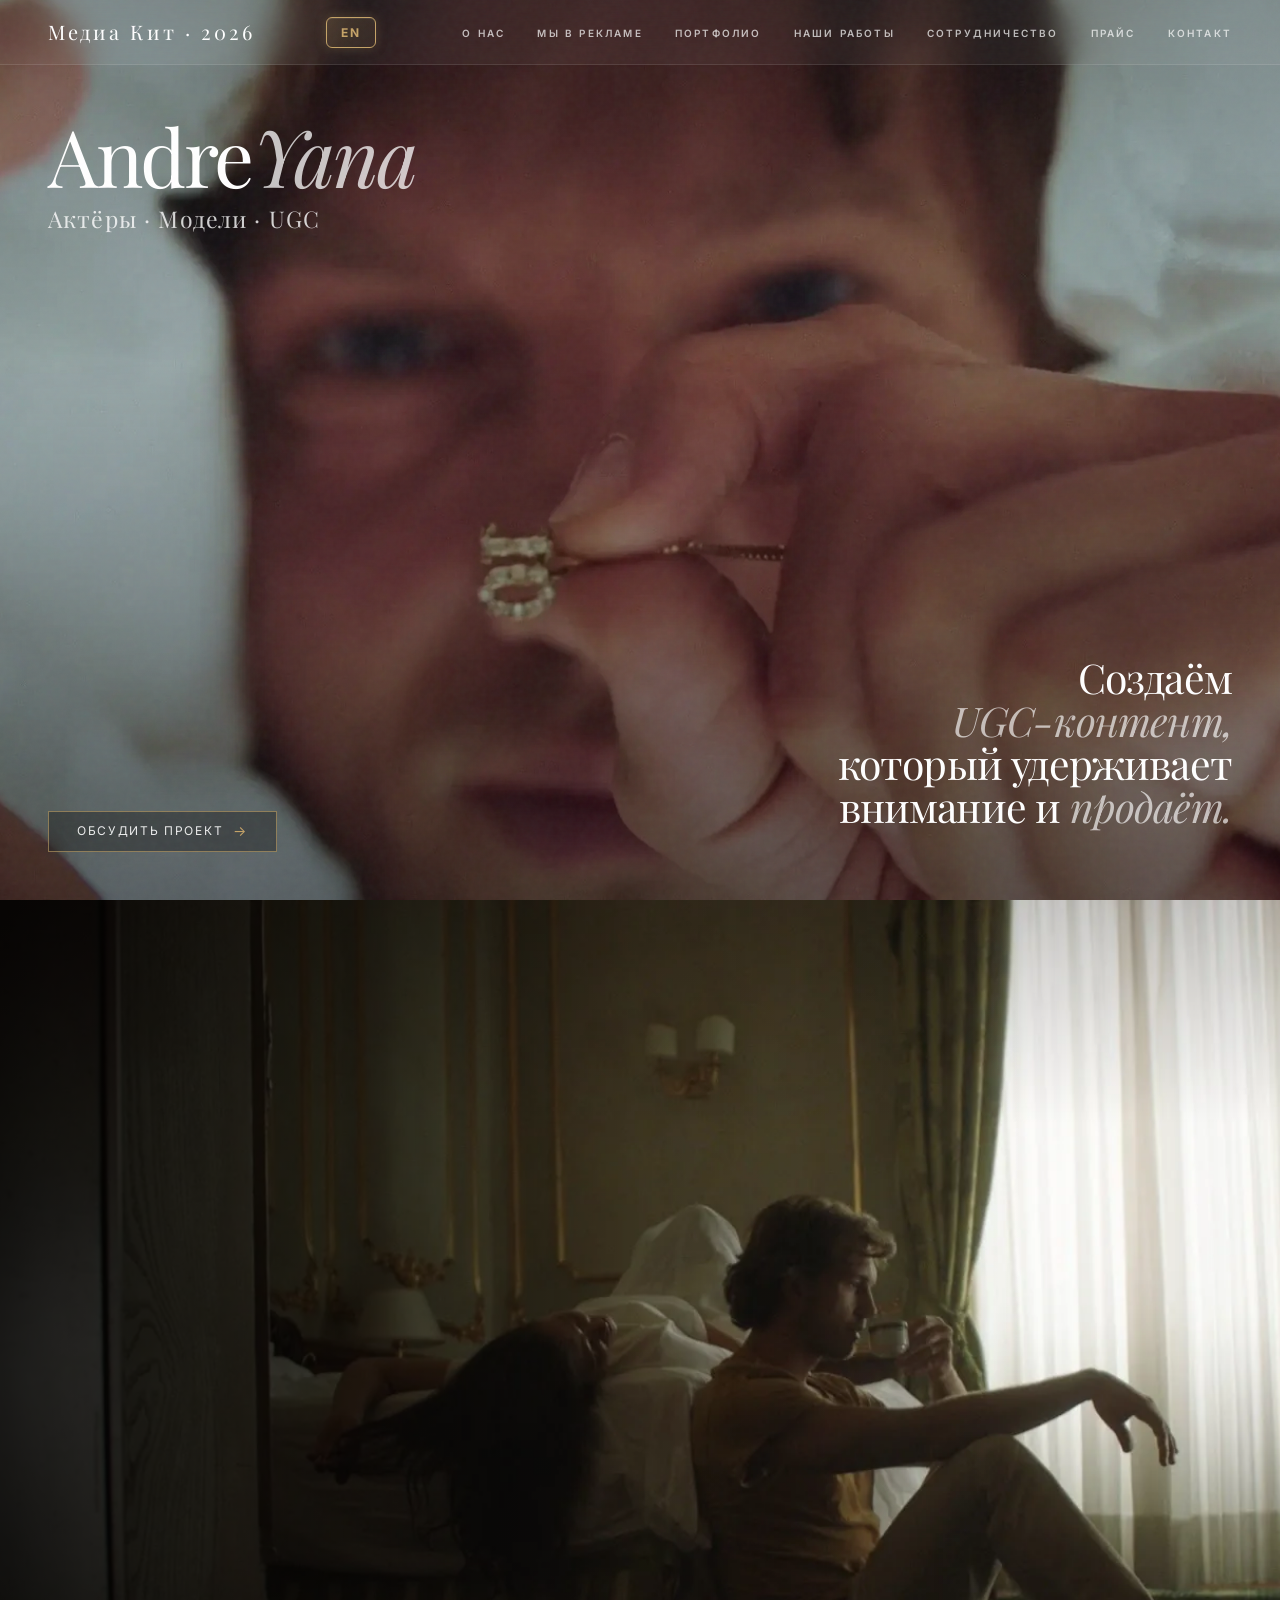
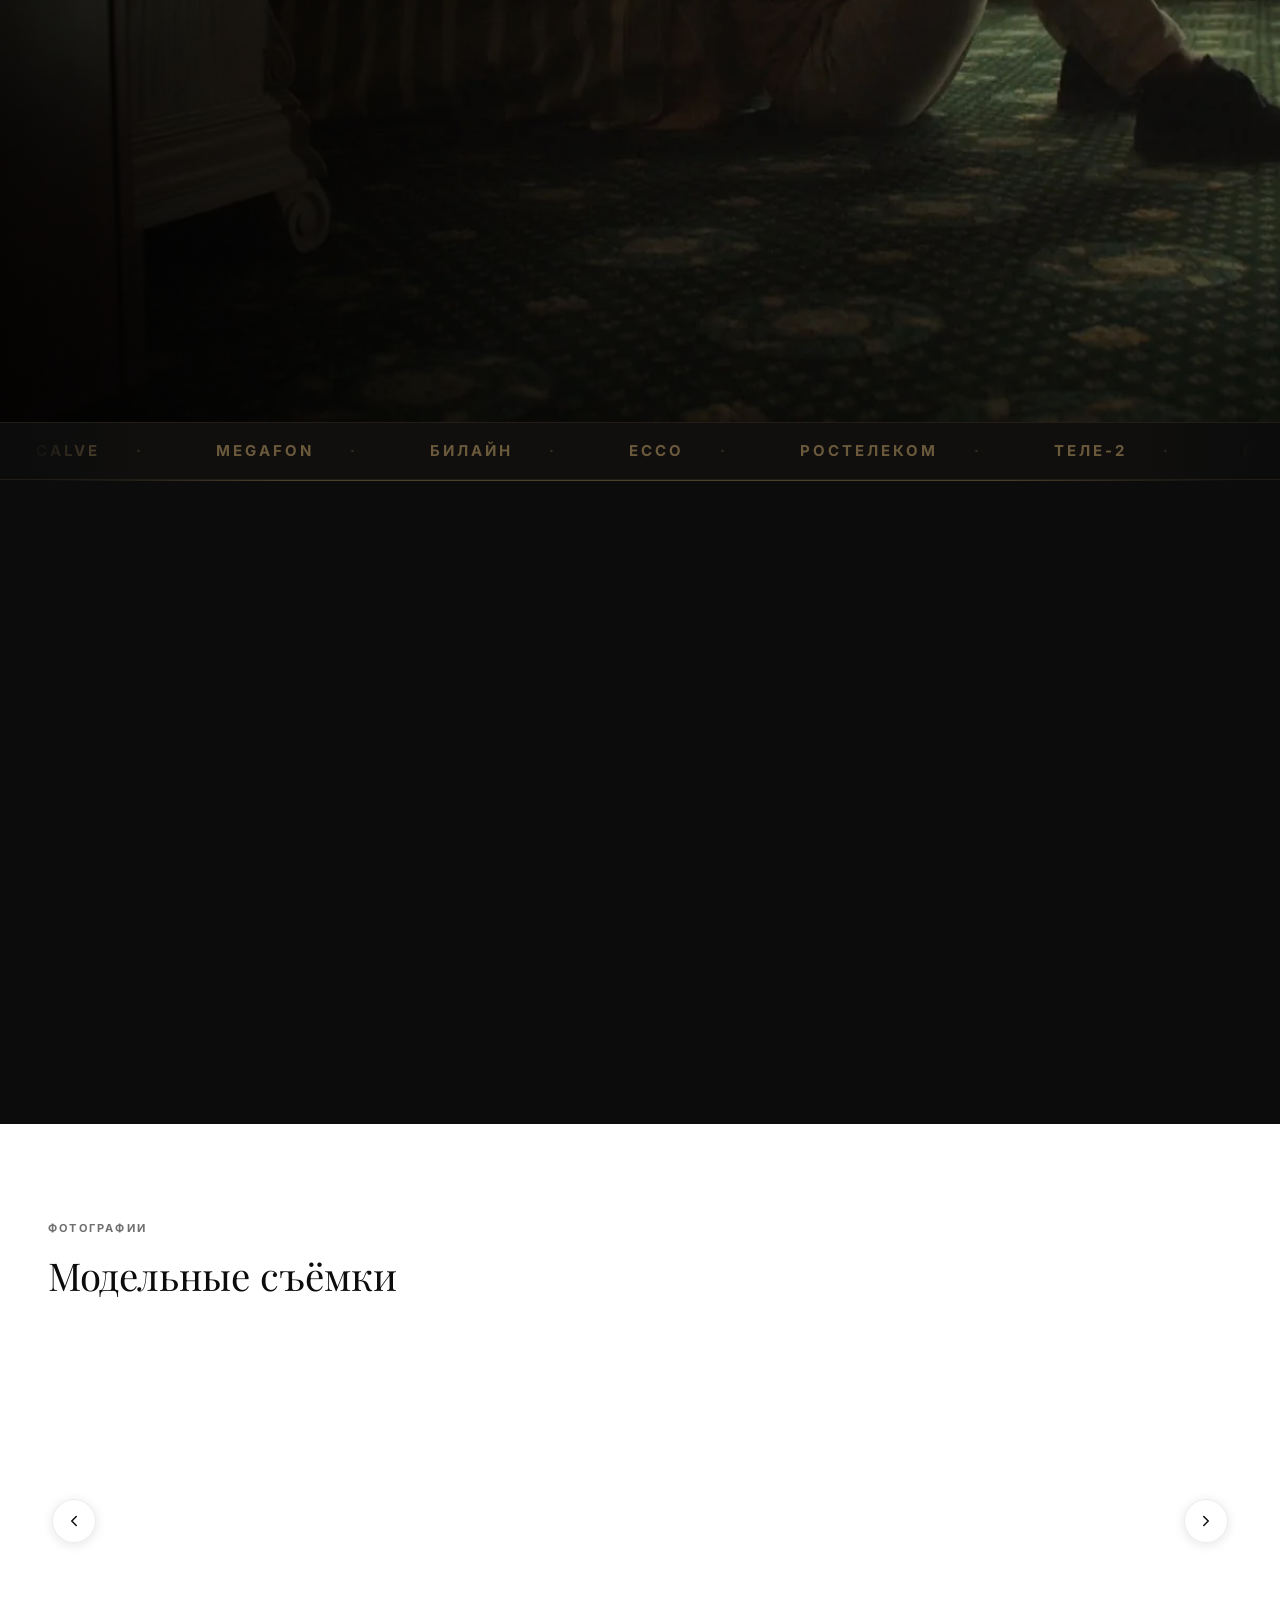
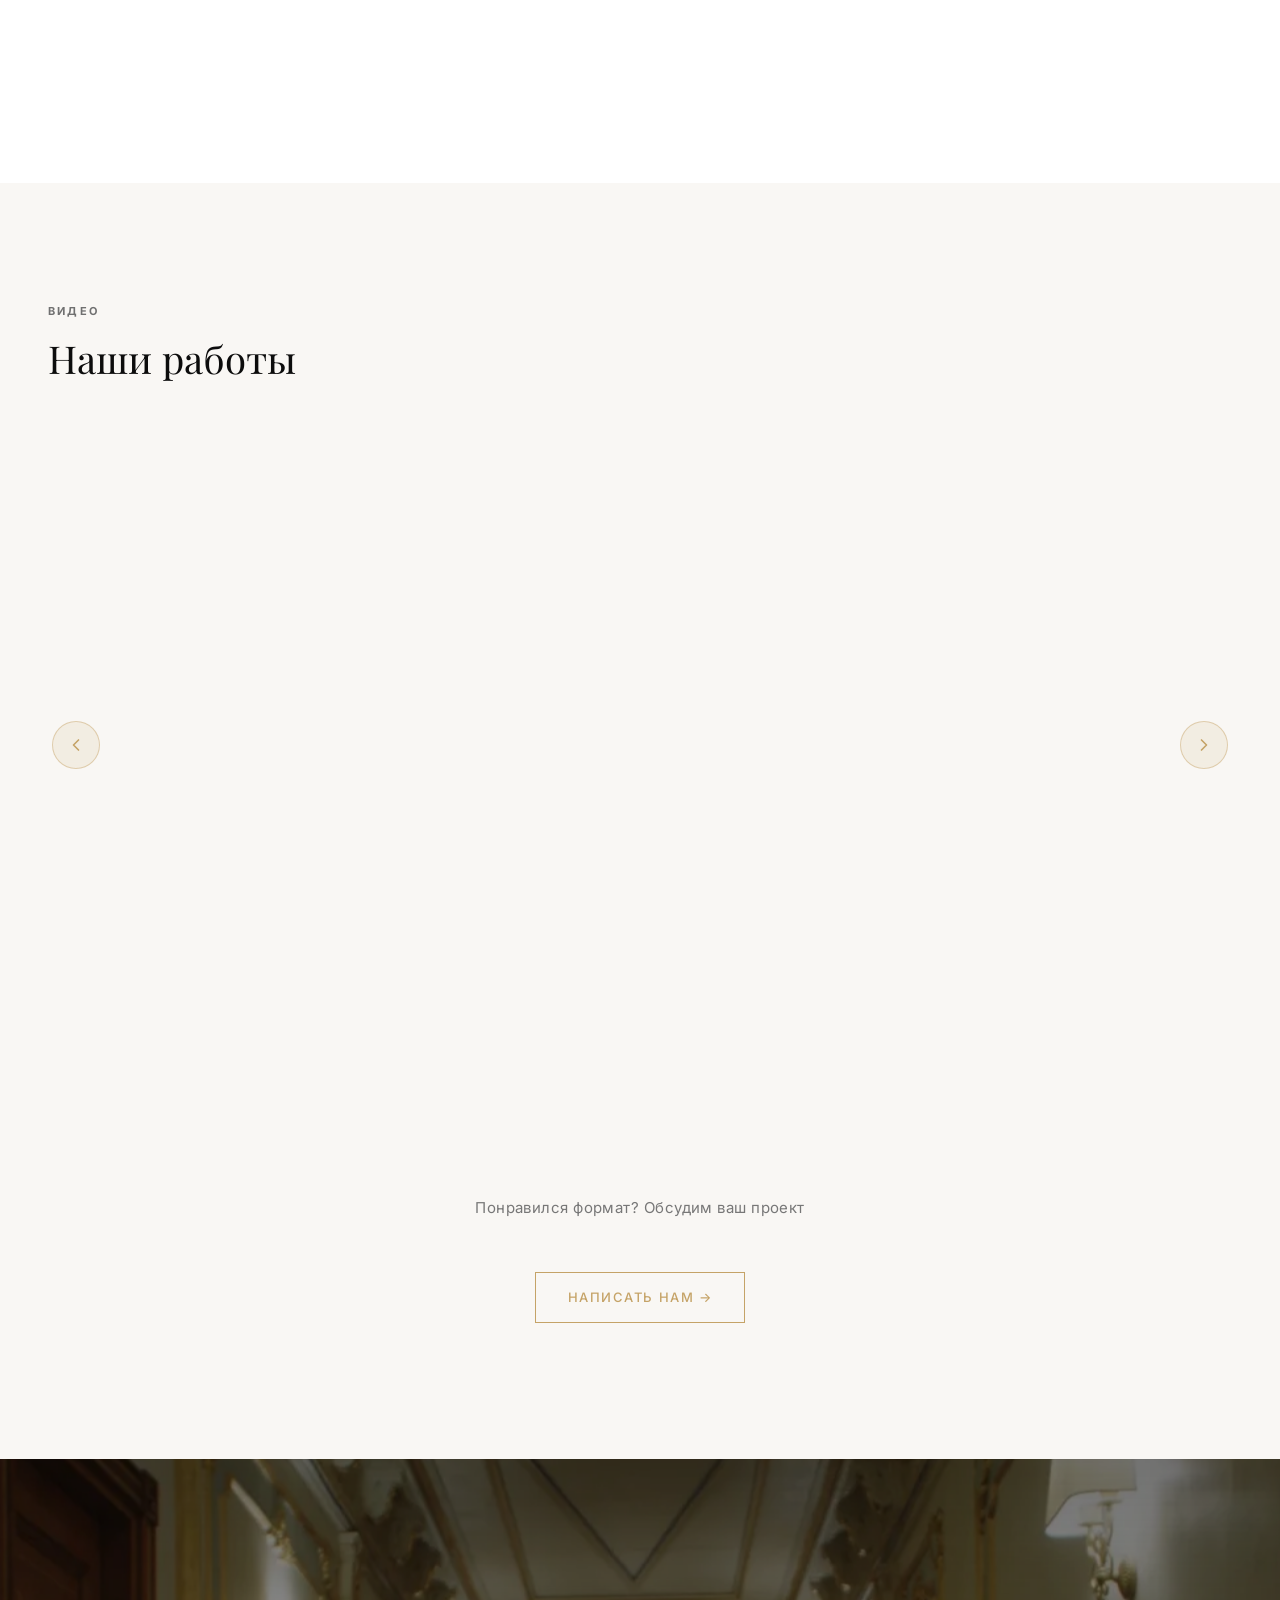
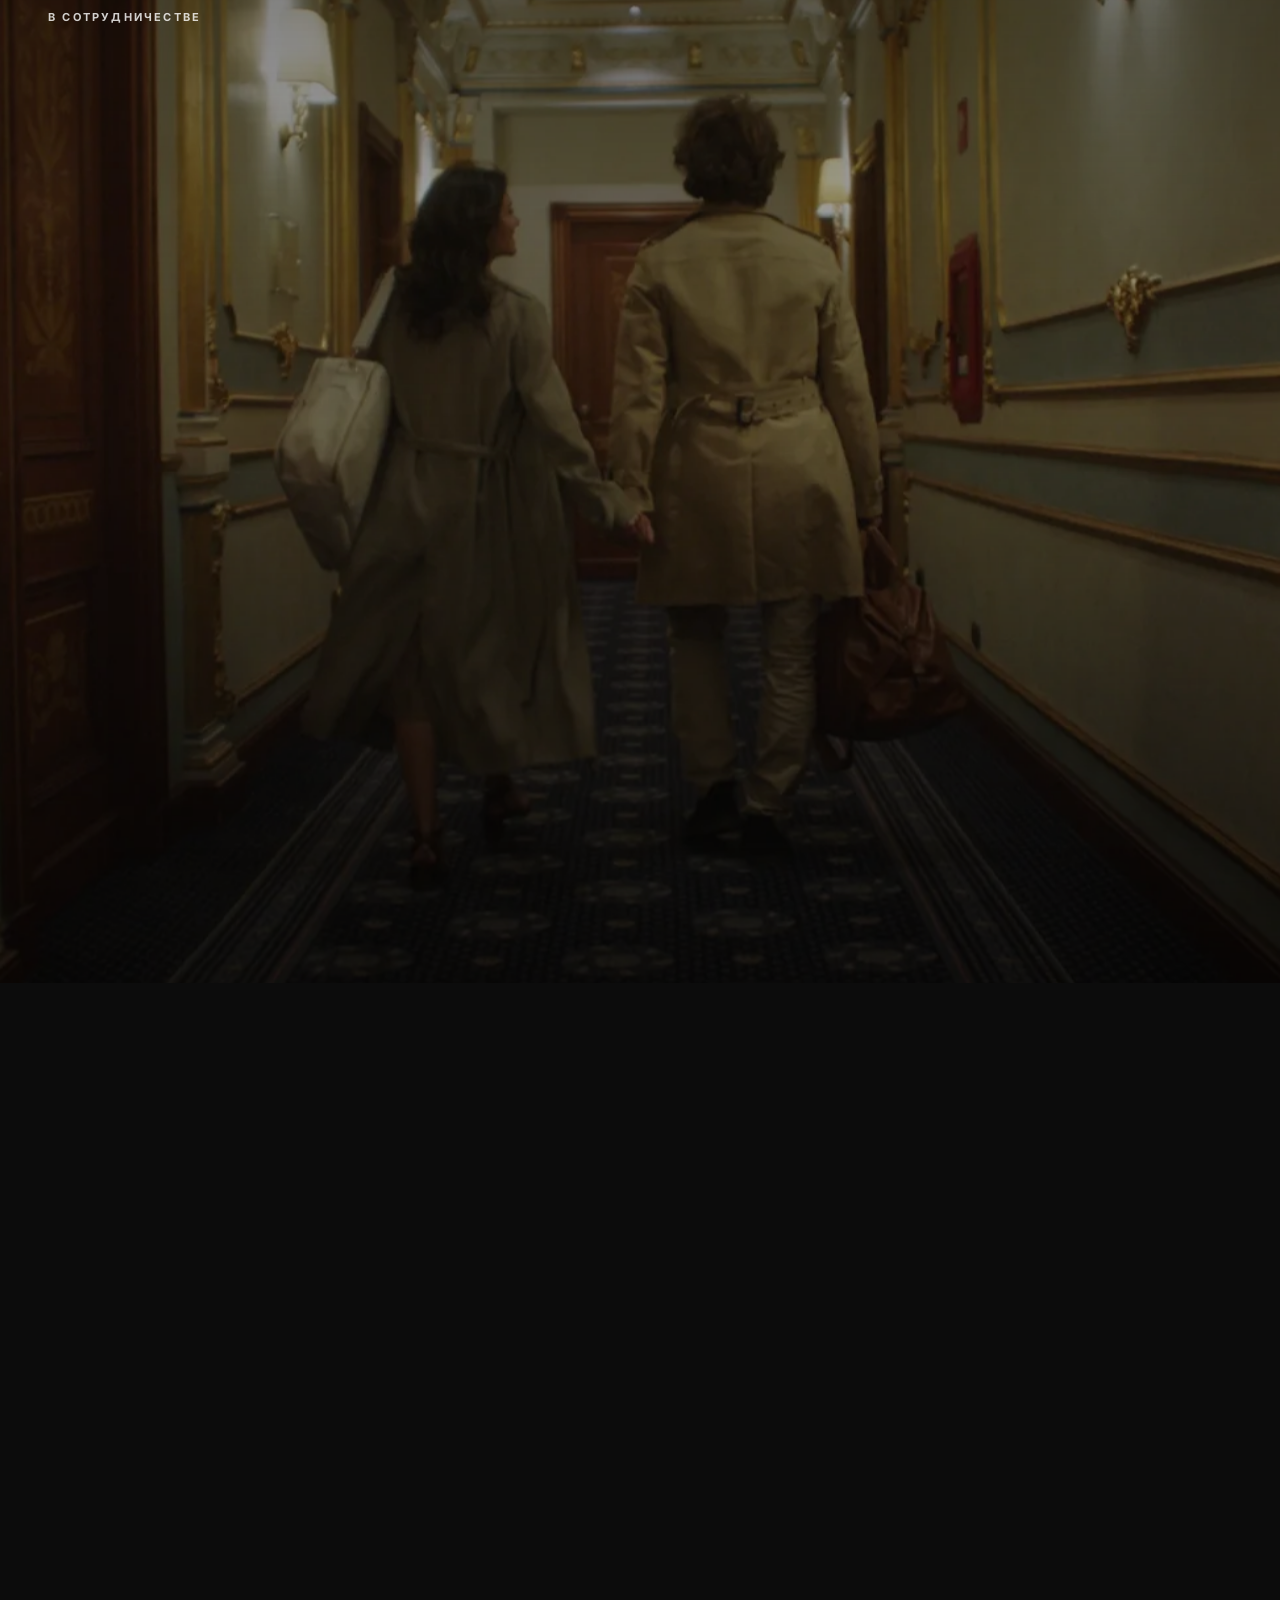
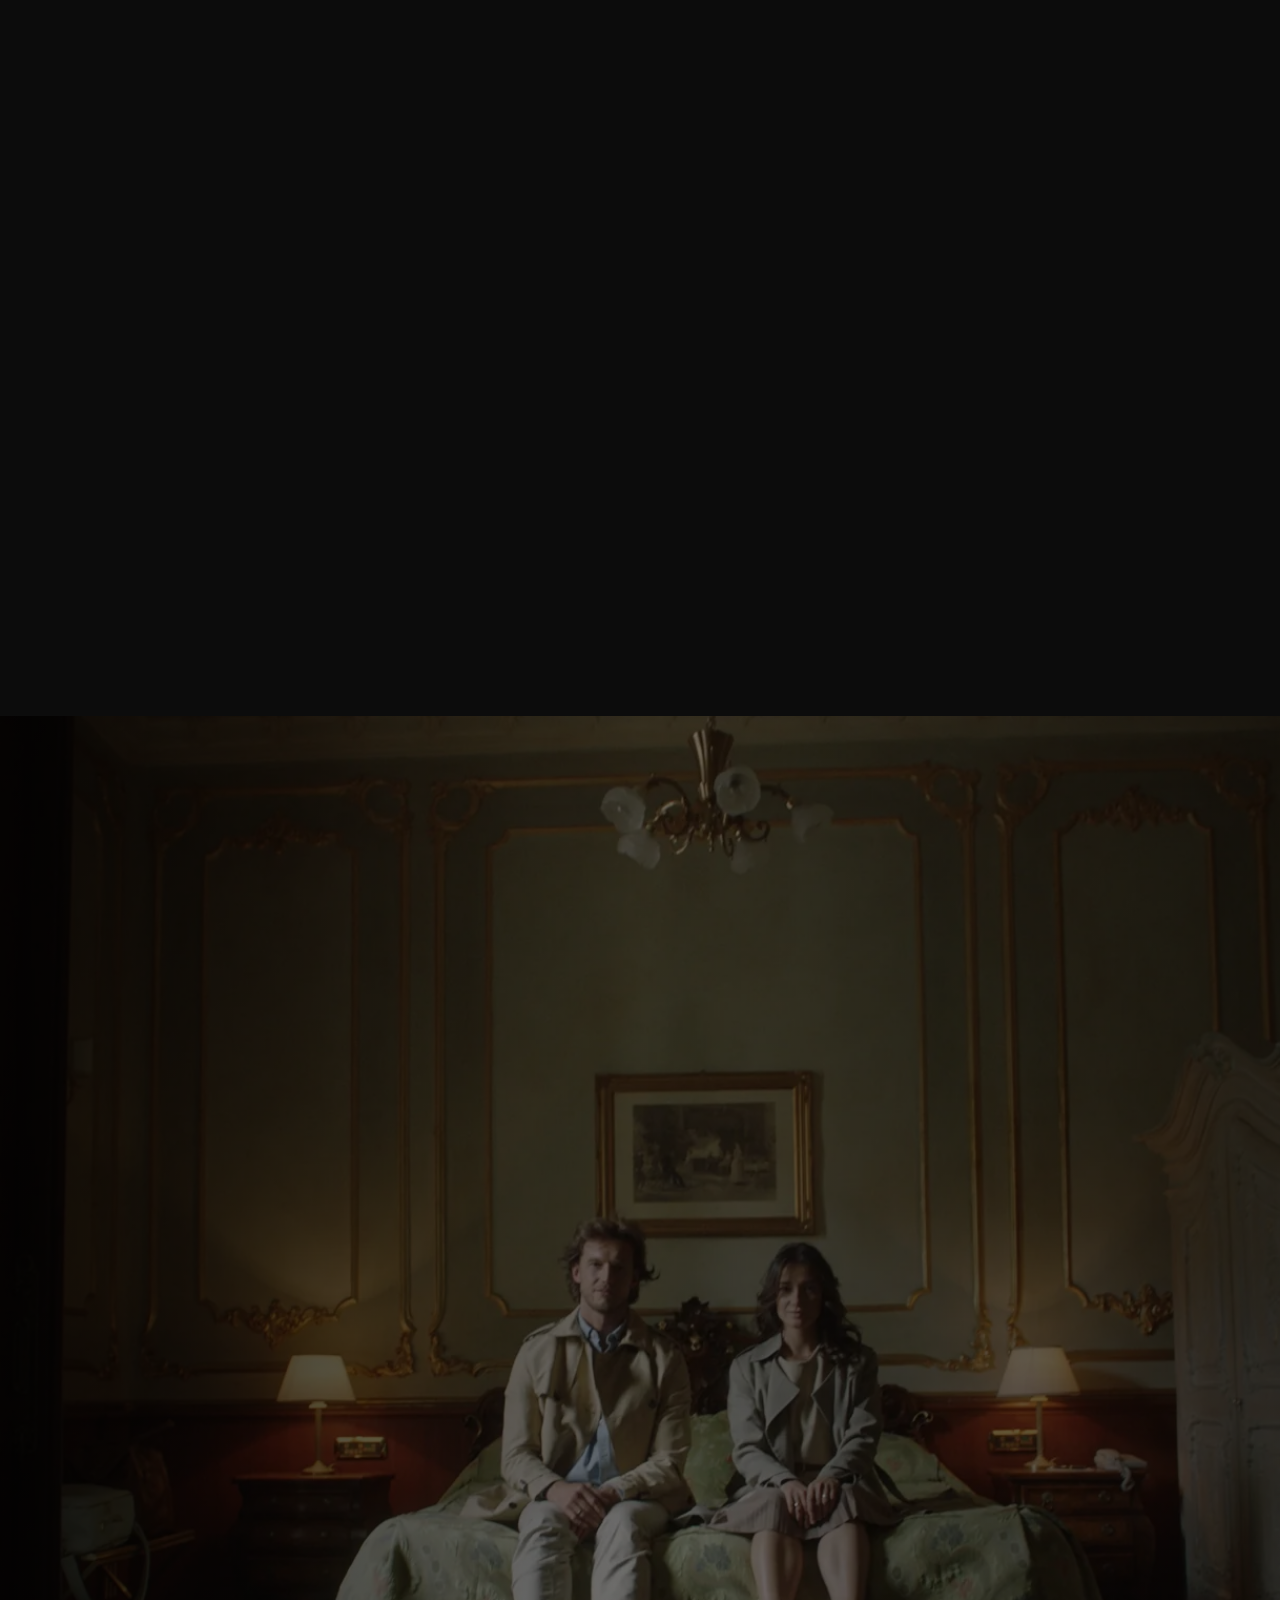
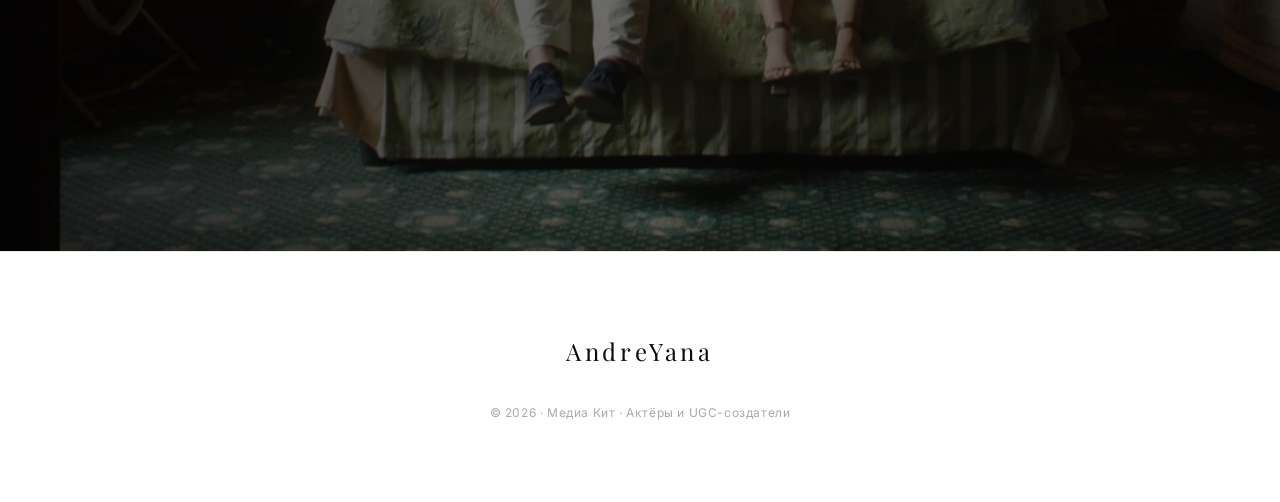
==== commit 3d882537: "add hero CTA button: "Обсудить проект" - Add hero-bottom-phrase with hero-cta-main button (bottom-le" ====
--- a/index.html
+++ b/index.html
@@ -138,6 +138,9 @@
     </div>
     <div class="hero-content">
       <span class="hero-ugc-text" data-i18n-html="hero-ugc-text">Создаём<br><em>UGC-контент,</em><br>который удерживает<br>внимание и <em>продаёт.</em></span>
+    </div>
+    <div class="hero-bottom-phrase">
+      <a href="#contact" class="hero-cta-main" data-i18n="hero-cta">Обсудить проект</a>
     </div>
   </section>
 
@@ -604,16 +607,16 @@
             <!-- Clapperboard — Полный цикл -->
             <svg viewBox="0 0 24 24" fill="none" stroke="currentColor" stroke-width="1.5" stroke-linecap="round" stroke-linejoin="round"><path d="M20.2 6 3 11l-.9-2.4c-.3-1.1.3-2.2 1.3-2.5l13.5-4c1.1-.3 2.2.3 2.5 1.3Z"/><path d="m6.2 5.3 3.1 3.9"/><path d="m12.4 3.4 3.1 4"/><path d="M3 11h18v8a2 2 0 0 1-2 2H5a2 2 0 0 1-2-2Z"/></svg>
           </div>
-          <h3 class="collab-title" data-i18n="collab-h2">Полный цикл производства</h3>
-          <p class="collab-desc" data-i18n="collab-d2">Сценарий → съёмка → монтаж → трендовая музыка. Всё под ключ</p>
+          <h3 class="collab-title" data-i18n="collab-h2">Снимаем вашу головную боль</h3>
+          <p class="collab-desc" data-i18n="collab-d2">Вам не нужно искать моделей, локацию и сценаристов. Отправьте нам продукт — и заберите готовый пакет контента под ключ.</p>
         </div>
         <div class="collab-card reveal reveal-delay-2">
           <div class="collab-icon">
             <!-- Share — Органическое продвижение -->
             <svg viewBox="0 0 24 24" fill="none" stroke="currentColor" stroke-width="1.5" stroke-linecap="round" stroke-linejoin="round"><circle cx="18" cy="5" r="3"/><circle cx="6" cy="12" r="3"/><circle cx="18" cy="19" r="3"/><line x1="8.59" x2="15.42" y1="13.51" y2="17.49"/><line x1="15.41" x2="8.59" y1="6.51" y2="10.49"/></svg>
           </div>
-          <h3 class="collab-title" data-i18n="collab-h3">Органическое продвижение</h3>
-          <p class="collab-desc" data-i18n="collab-d3">Размещаем контент в наших личных аккаунтах для нативного охвата без рекламной пометки</p>
+          <h3 class="collab-title" data-i18n="collab-h3">Виральный эффект без затрат</h3>
+          <p class="collab-desc" data-i18n="collab-d3">Наш контент выглядит нативно в ленте, вызывая доверие пользователей и снижая стоимость рекламного касания (CAC) в 2-3 раза</p>
         </div>
         <div class="collab-card reveal reveal-delay-3">
           <div class="collab-icon">
@@ -798,6 +801,14 @@
             <label class="cf-label" data-i18n="cf-contact">Как с вами связаться</label>
             <span class="cf-line"></span>
           </div>
+
+          <label class="cf-policy">
+            <input type="checkbox" class="cf-policy-checkbox" required>
+            <span class="cf-policy-text" data-i18n-html="cf-policy">
+              Я подтверждаю ознакомление и даю Согласие на обработку моих персональных данных в порядке и на условиях, указанных в <a href="privacy-policy.html" target="_blank">Политике обработки персональных данных</a>
+            </span>
+          </label>
+
           <button type="submit" class="cf-submit">
             <span class="cf-submit-text" data-i18n="cf-submit">Отправить заявку</span>
             <span class="cf-submit-arrow">→</span>
--- a/style.css
+++ b/style.css
@@ -507,6 +507,40 @@
   color: #0c0c0c;
 }
 
+/* ─── Hero CTA кнопка (bottom-left) ─── */
+.hero-cta-main {
+  display: inline-flex;
+  align-items: center;
+  gap: 10px;
+  padding: 13px 28px;
+  border: 1px solid rgba(197, 163, 103, 0.6);
+  background: rgba(12, 12, 12, 0.35);
+  backdrop-filter: blur(8px);
+  -webkit-backdrop-filter: blur(8px);
+  color: rgba(255, 255, 255, 0.9);
+  font-family: 'Inter', sans-serif;
+  font-size: 12px;
+  font-weight: 400;
+  letter-spacing: 0.14em;
+  text-transform: uppercase;
+  text-decoration: none;
+  transition: border-color 0.35s, background 0.35s, color 0.35s;
+}
+.hero-cta-main::after {
+  content: '→';
+  color: var(--gold, #c5a367);
+  font-size: 14px;
+  transition: transform 0.3s;
+}
+.hero-cta-main:hover {
+  border-color: rgba(197, 163, 103, 0.9);
+  background: rgba(197, 163, 103, 0.12);
+  color: #fff;
+}
+.hero-cta-main:hover::after {
+  transform: translateX(4px);
+}
+
 .video-cta-wrap {
   text-align: center;
   padding: 48px 24px 16px;
@@ -2063,6 +2097,7 @@
 /* ─── CONTACT FORM ─── */
 
 .contact-right {
+  transform: translateY(-20%);
 }
 
 .contact-label { 
@@ -2679,6 +2714,78 @@
   display: none;
 }
 .cf-field.cf-error .cf-error-msg { display: block; }
+
+/* Privacy policy checkbox */
+.cf-policy {
+  margin-top: -12px;
+  margin-bottom: 24px;
+  display: flex;
+  align-items: flex-start;
+  gap: 12px;
+  cursor: pointer;
+}
+
+.cf-policy-checkbox {
+  appearance: none;
+  -webkit-appearance: none;
+  width: 18px;
+  height: 18px;
+  border: 1px solid rgba(255, 255, 255, 0.4);
+  background: transparent;
+  border-radius: 4px;
+  flex-shrink: 0;
+  cursor: pointer;
+  position: relative;
+  transition: all 0.3s var(--ease-lux);
+  margin-top: 2px;
+}
+
+.cf-policy-checkbox:checked {
+  background: var(--gold);
+  border-color: var(--gold);
+}
+
+.cf-policy-checkbox:checked::after {
+  content: '';
+  position: absolute;
+  left: 5px;
+  top: 2px;
+  width: 5px;
+  height: 9px;
+  border: solid var(--black);
+  border-width: 0 2px 2px 0;
+  transform: rotate(45deg);
+}
+
+.cf-policy-text {
+  font-family: var(--font-main);
+  font-size: 13px;
+  line-height: 1.5;
+  color: rgba(255, 255, 255, 0.6);
+  user-select: none;
+}
+
+.cf-policy-text a {
+  color: var(--white);
+  text-decoration: underline;
+  text-underline-offset: 3px;
+  text-decoration-color: rgba(197, 163, 103, 0.4);
+  transition: text-decoration-color 0.3s ease;
+}
+
+.cf-policy-text a:hover {
+  text-decoration-color: var(--gold);
+}
+
+@media (max-width: 900px) {
+  .contact-right {
+    transform: translateY(0); /* Remove shift on mobile to avoid overlap and spacing issues */
+    margin-top: 40px;
+  }
+  .cf-policy {
+    margin-top: 0;
+  }
+}
 
 /* Submit button */
 .cf-submit {
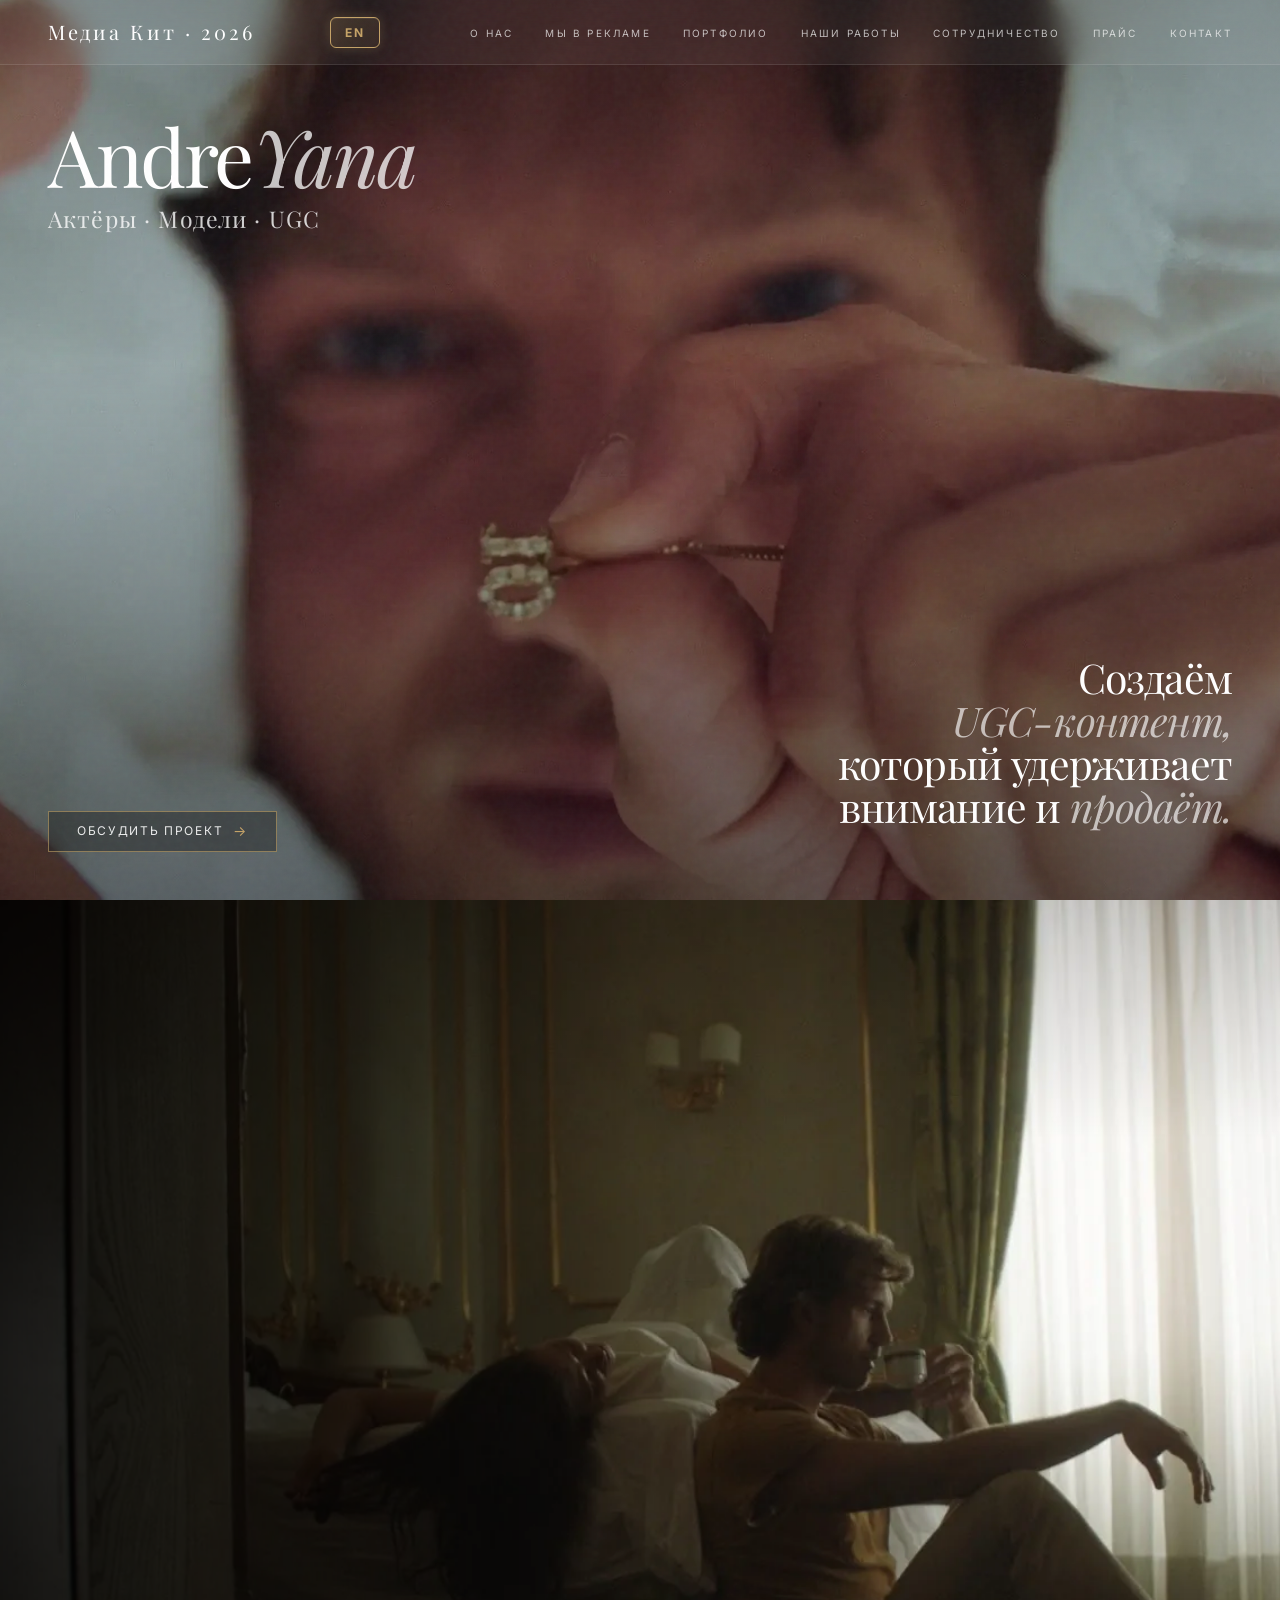
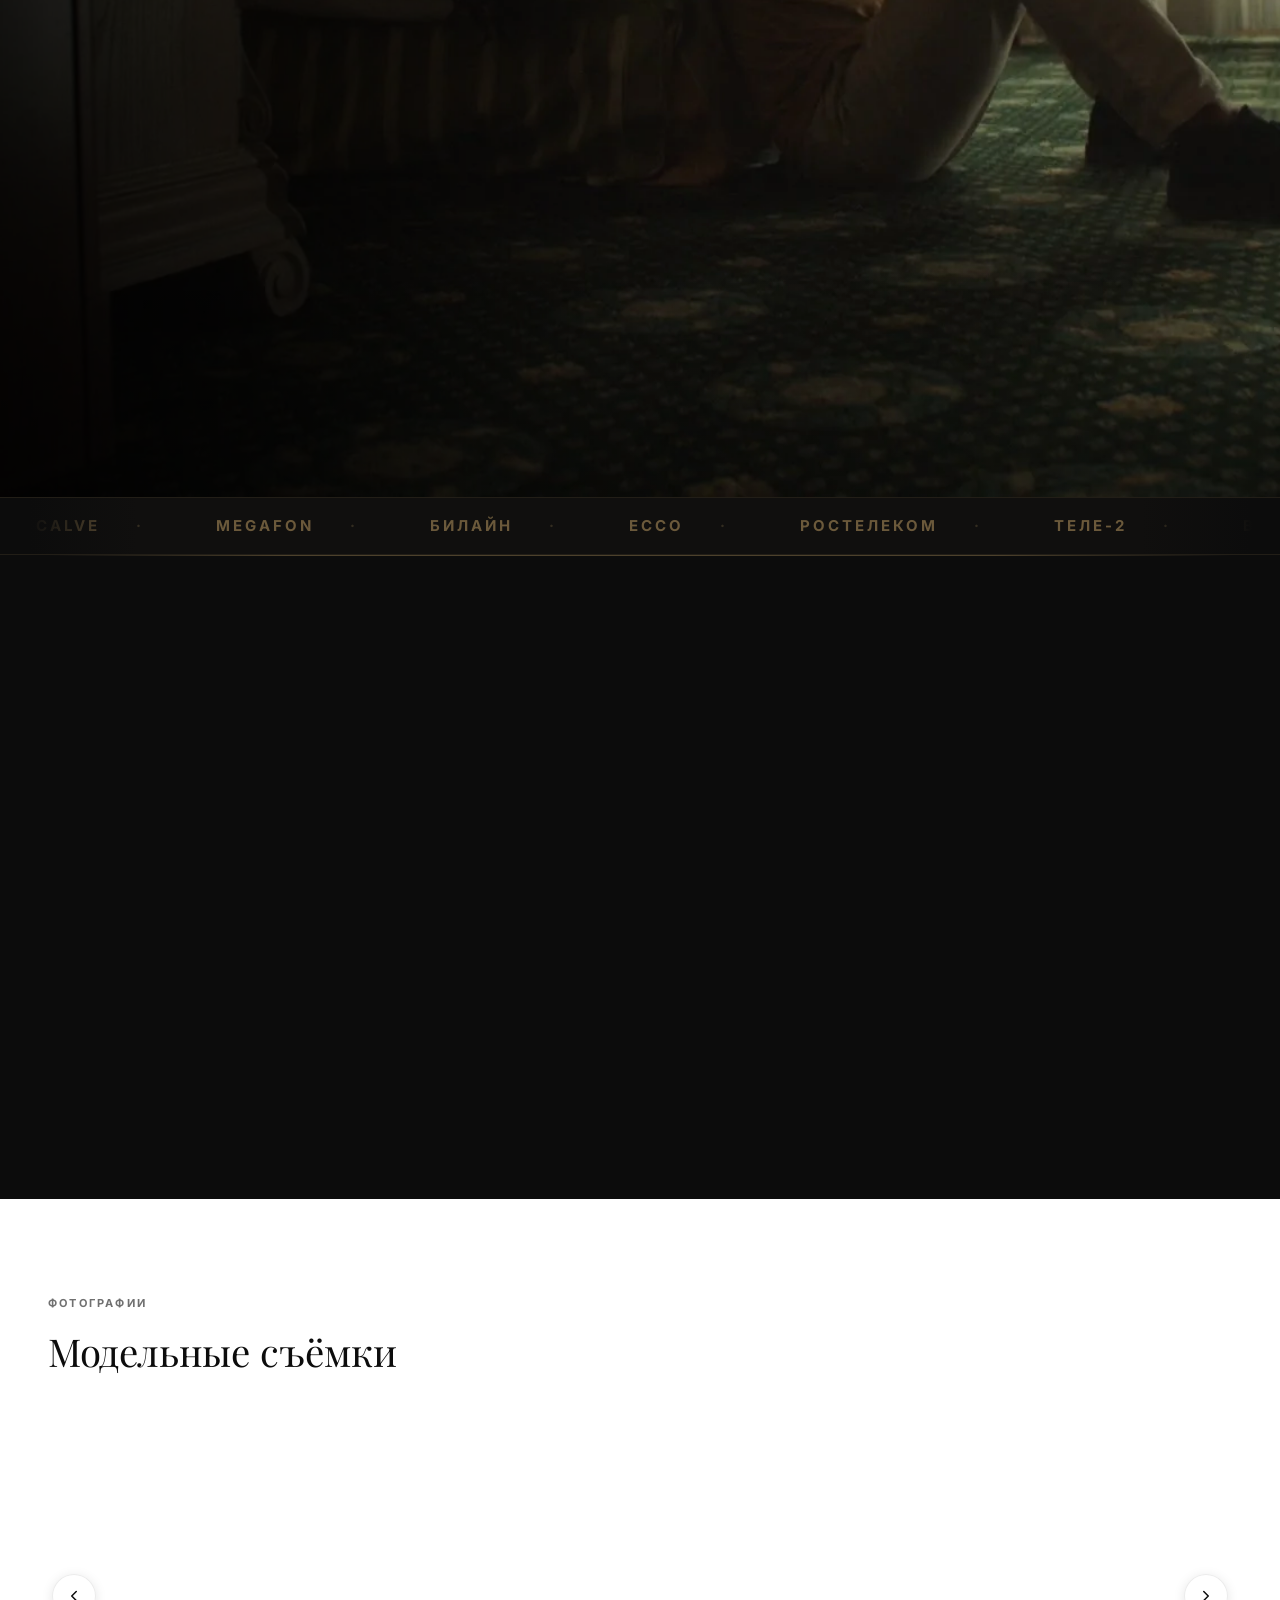
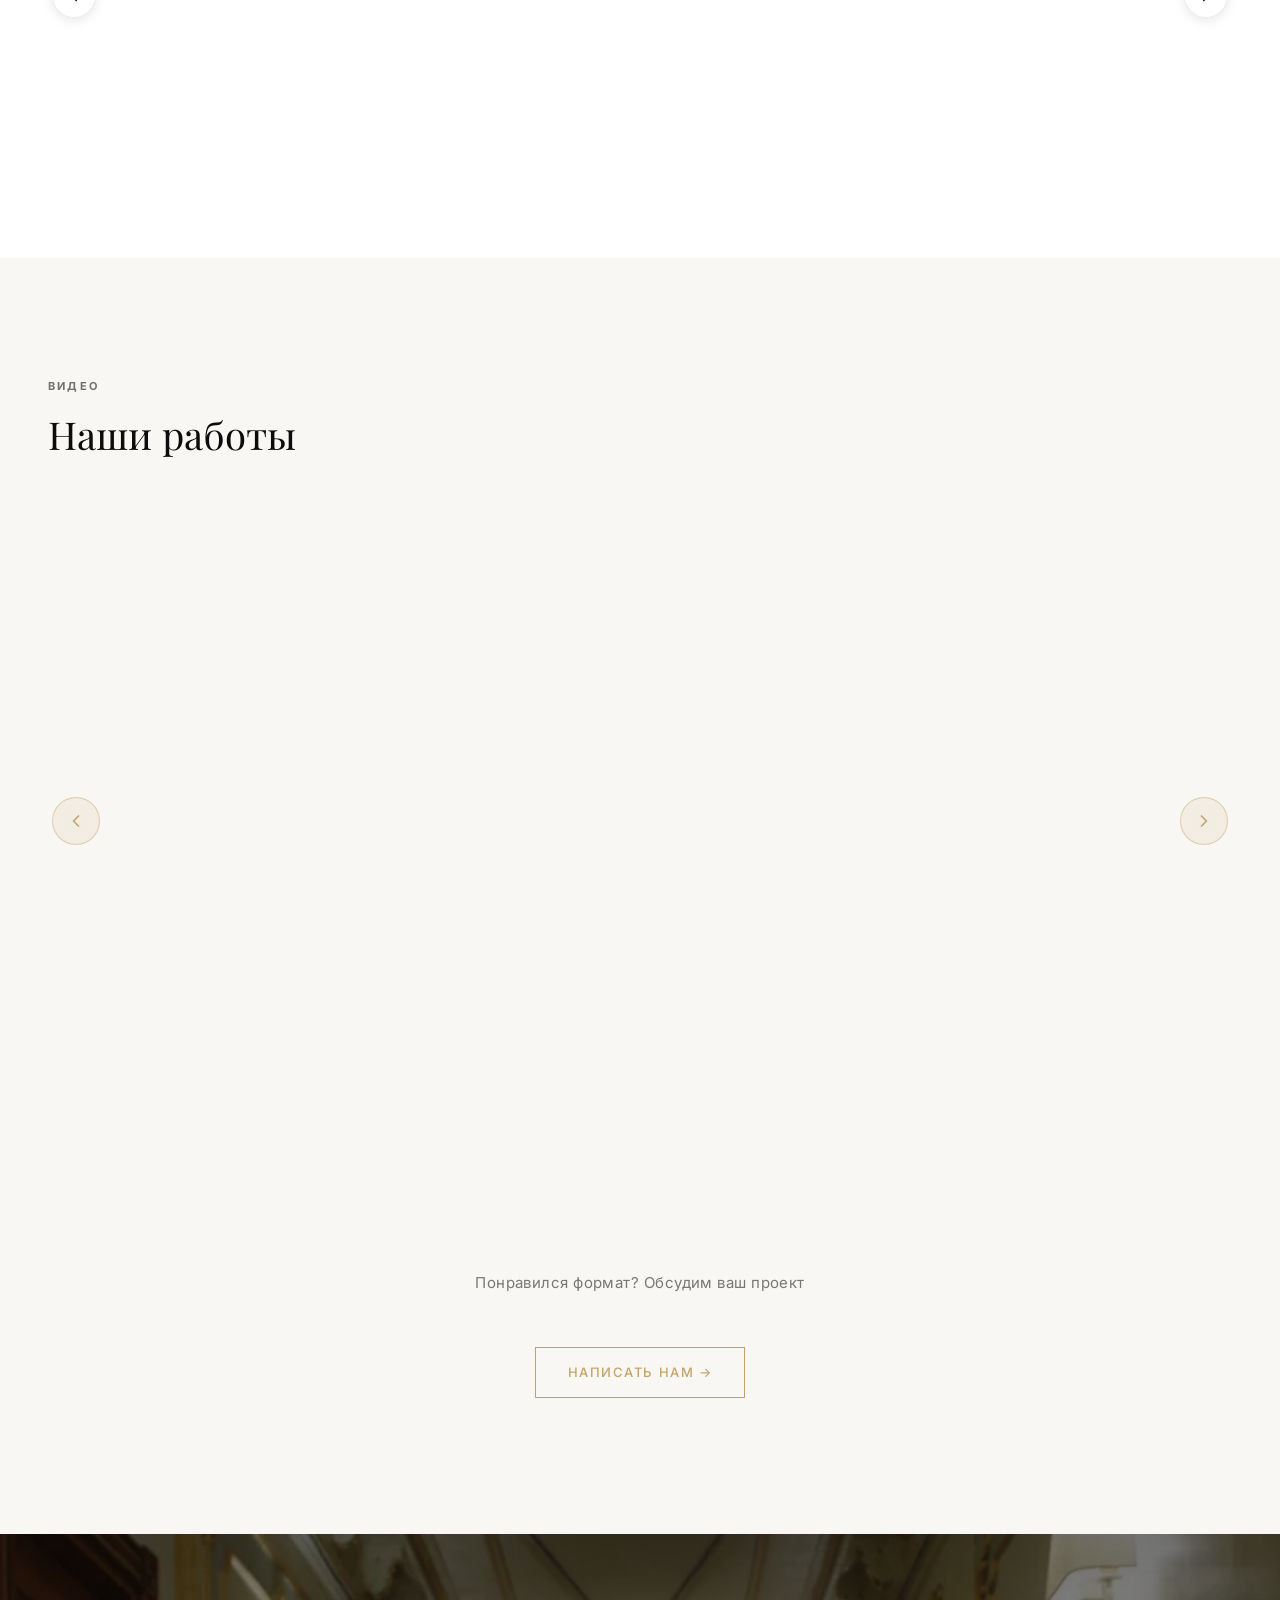
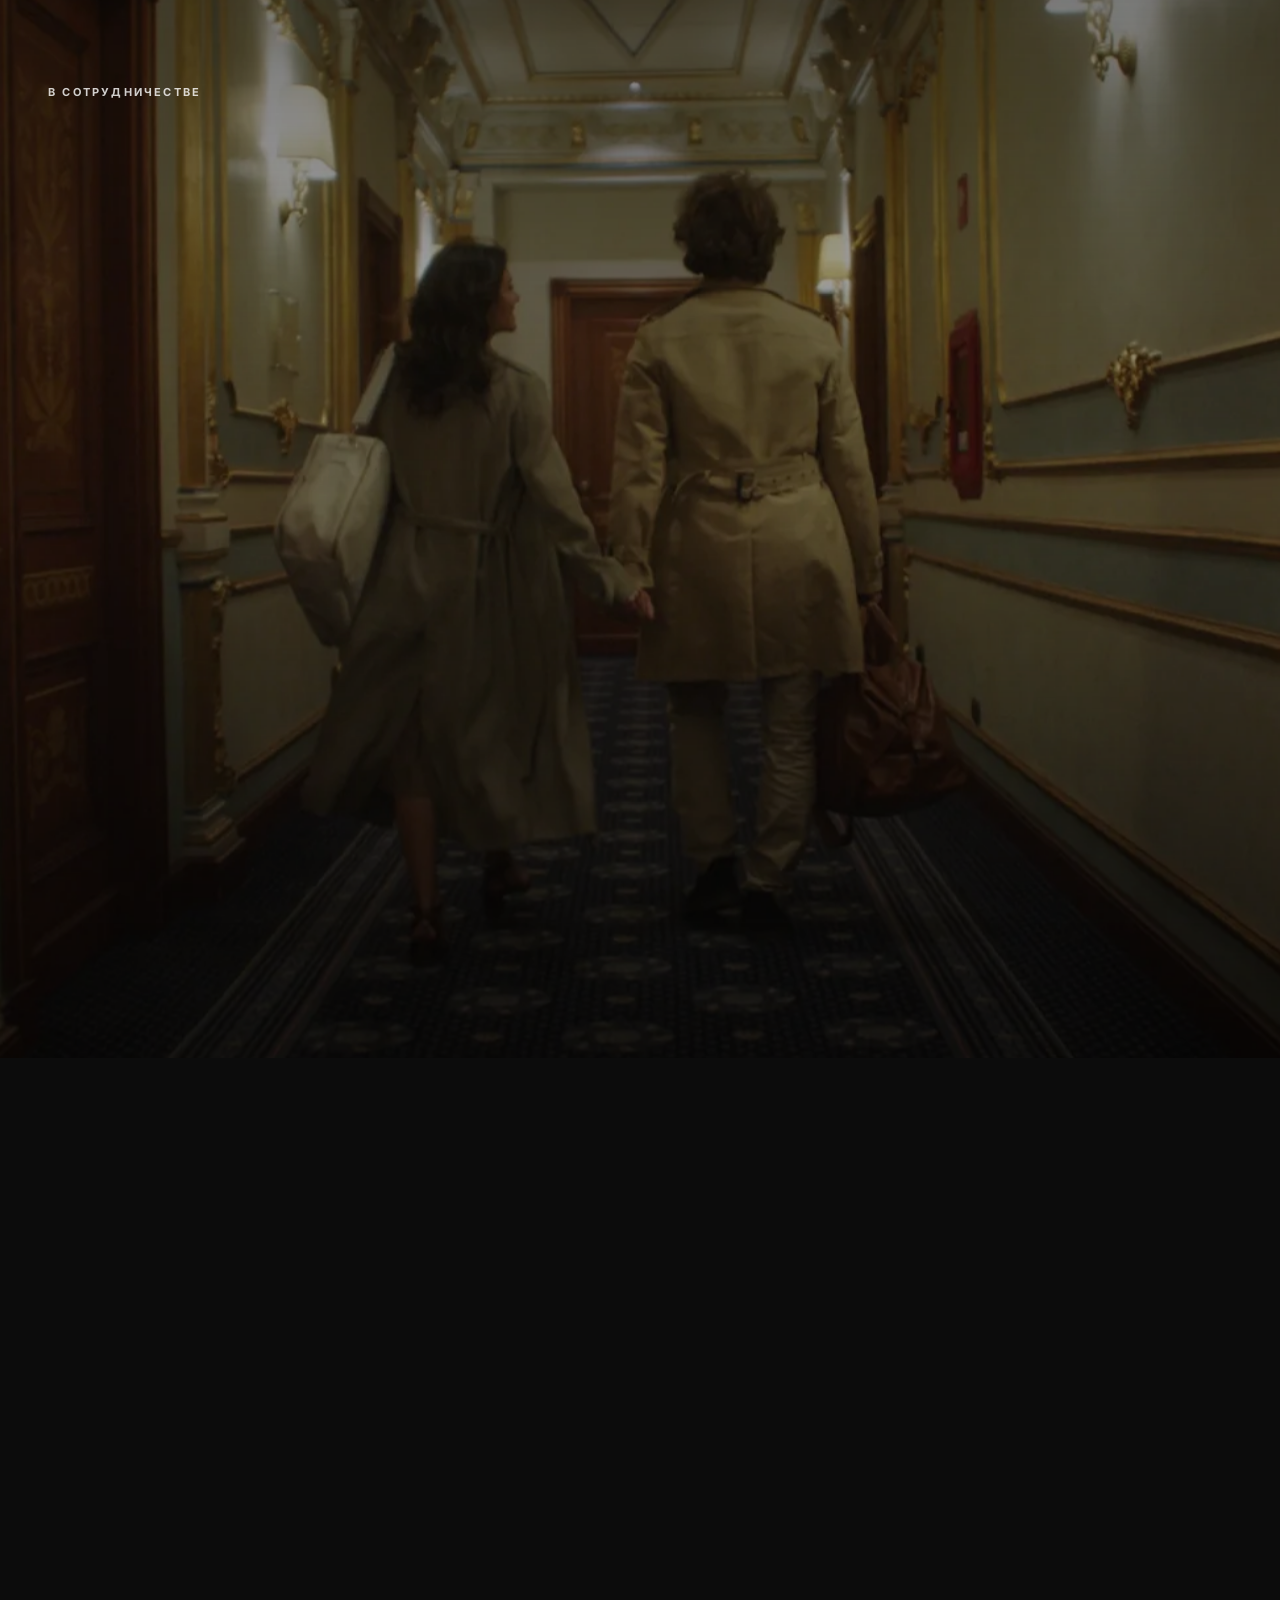
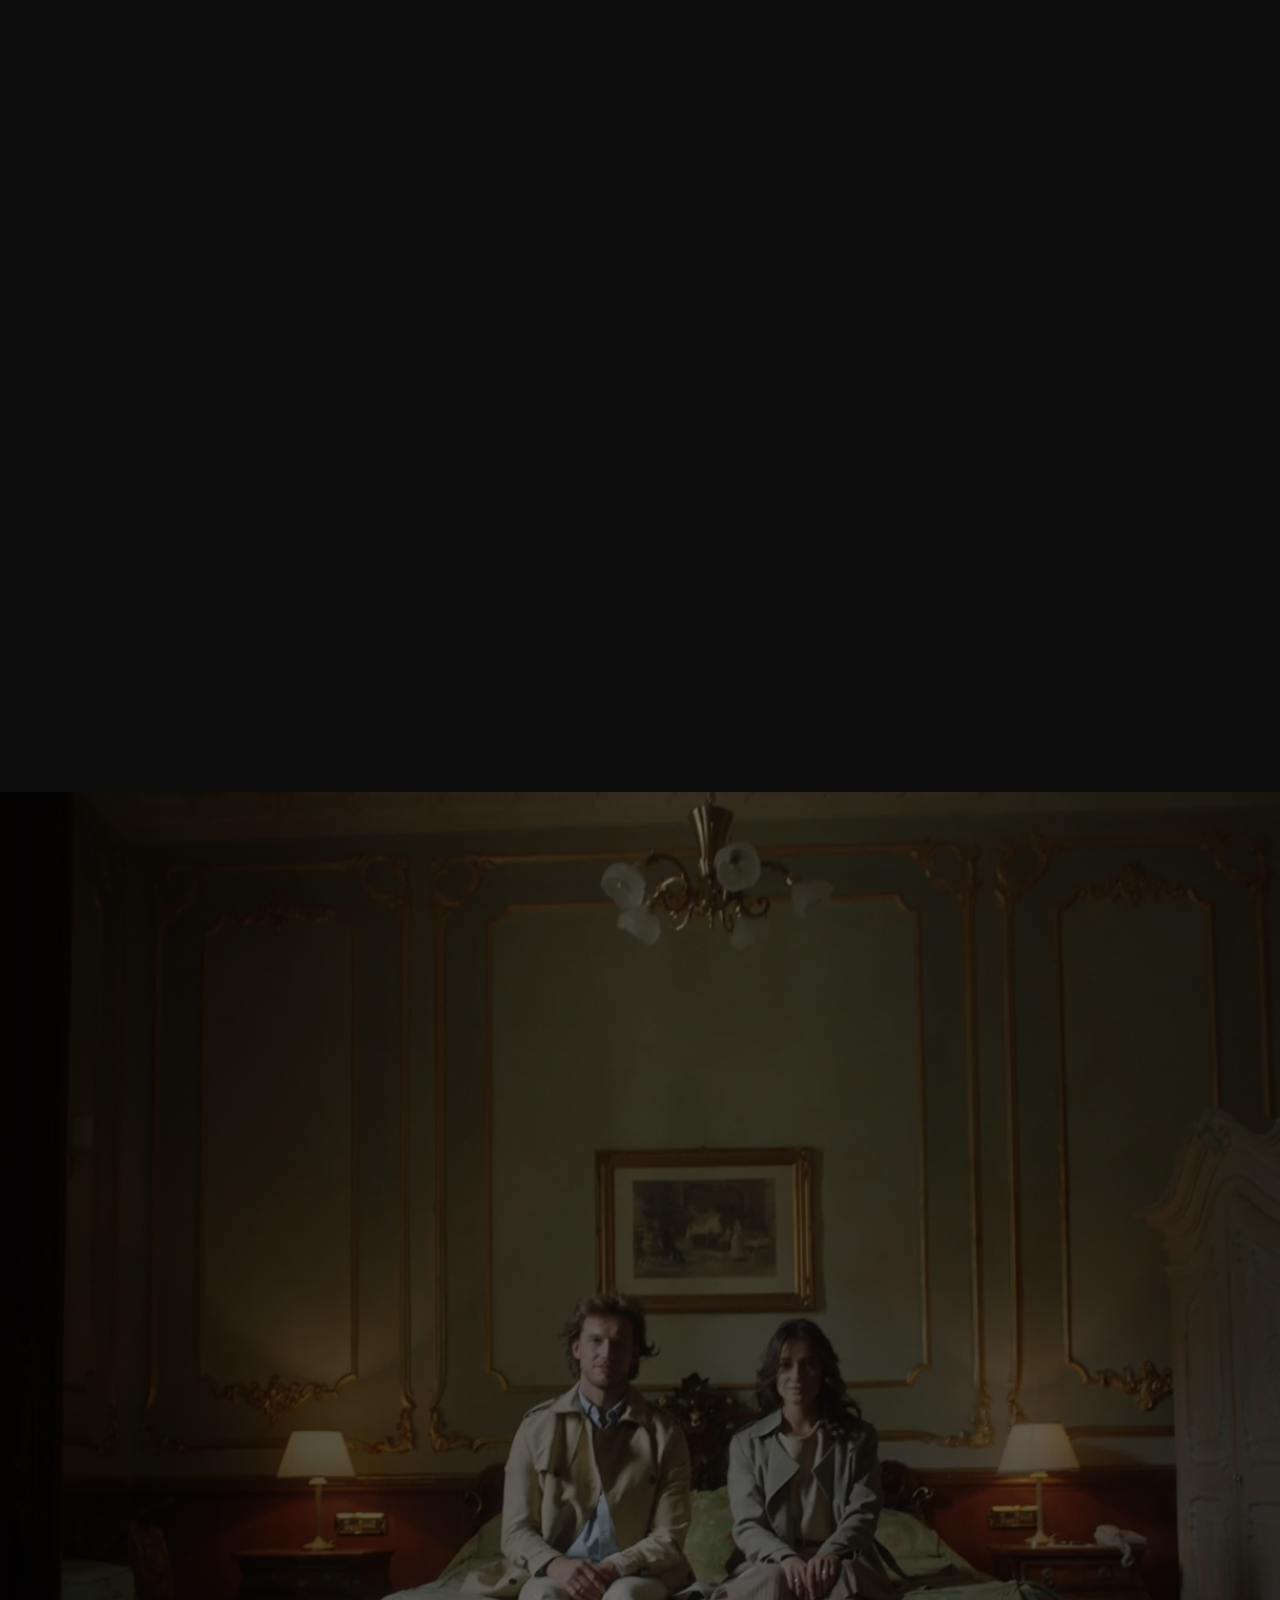
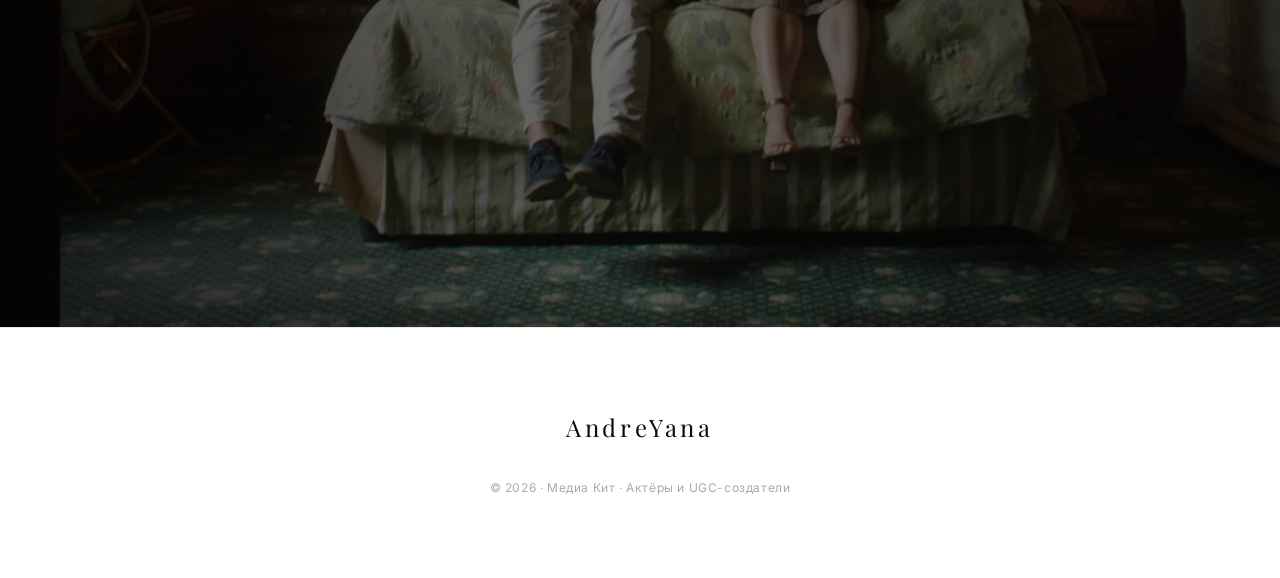
==== commit f4360f60: "Update portfolio: remove Triple Coffee, add Bud in love and Faceplastica (optimized videos)" ====
--- a/index.html
+++ b/index.html
@@ -166,20 +166,18 @@
           </div>
         </div>
         <div class="about-body reveal reveal-delay-1" data-i18n-html="about-body">
-          <div class="about-cards">
             <div class="about-card">
               <div class="about-icon"><svg viewBox="0 0 24 24" fill="none" stroke="currentColor" stroke-width="1.5" stroke-linecap="round" stroke-linejoin="round"><path d="M23 19a2 2 0 0 1-2 2H3a2 2 0 0 1-2-2V8a2 2 0 0 1 2-2h4l2-3h6l2 3h4a2 2 0 0 1 2 2z"></path><circle cx="12" cy="13" r="4"></circle></svg></div>
-              <div class="about-text"><strong>100+ проектов:</strong> кино, сериалы, реклама.</div>
+              <div class="about-text"><strong>Актерская база + Маркетинговое мышление:</strong> профессиональная работа в кадре и понимание целей бренда.</div>
             </div>
             <div class="about-card">
               <div class="about-icon"><svg viewBox="0 0 24 24" fill="none" stroke="currentColor" stroke-width="1.5" stroke-linecap="round" stroke-linejoin="round"><path d="M20.2 6 3 11l-.9-2.4c-.3-1.1.3-2.2 1.3-2.5l13.5-4c1.1-.3 2.2.3 2.5 1.3Z"/><path d="m6.2 5.3 3.1 3.9"/><path d="m12.4 3.4 3.1 4"/><path d="M3 11h18v8a2 2 0 0 1-2 2H5a2 2 0 0 1-2-2Z"/></svg></div>
-              <div class="about-text"><strong>Полный цикл продакшена:</strong> сценарий, съёмка, монтаж.</div>
+              <div class="about-text"><strong>UGC-продакшн полного цикла:</strong> сценарий, съёмка, монтаж. Вам не нужно искать моделей или локации.</div>
             </div>
             <div class="about-card">
               <div class="about-icon"><svg viewBox="0 0 24 24" fill="none" stroke="currentColor" stroke-width="1.5" stroke-linecap="round" stroke-linejoin="round"><polygon points="12 2 15.09 8.26 22 9.27 17 14.14 18.18 21.02 12 17.77 5.82 21.02 7 14.14 2 9.27 8.91 8.26 12 2"></polygon></svg></div>
-              <div class="about-text"><strong>UGC-контент</strong> для отелей, fashion, travel.</div>
+              <div class="about-text"><strong>100+ реализованных проектов:</strong> от люксовых отелей до модных брендов. Опыт, работающий на ваш результат.</div>
             </div>
-          </div>
         </div>
       </div>
 
@@ -429,6 +427,22 @@
     <div class="video-grid">
       <div class="video-card mask-reveal">
         <div class="video-phone">
+          <div class="video-wrap" data-video-src="images/bud_in_love.mp4">
+            <video preload="metadata" playsinline>
+              <source src="images/bud_in_love.mp4#t=0.001" type="video/mp4">
+            </video>
+            <button class="vplay-btn" aria-label="Смотреть видео">
+              <svg viewBox="0 0 24 24" fill="currentColor"><path d="M8 5v14l11-7z"/></svg>
+            </button>
+          </div>
+          <button class="vexpand-btn" aria-label="Открыть в iPhone MAX">
+            <svg viewBox="0 0 24 24" fill="none" stroke="currentColor" stroke-width="2" stroke-linecap="round" stroke-linejoin="round"><polyline points="15 3 21 3 21 9"/><polyline points="9 21 3 21 3 15"/><line x1="21" y1="3" x2="14" y2="10"/><line x1="3" y1="21" x2="10" y2="14"/></svg>
+          </button>
+        </div>
+        <p class="video-label" data-i18n="vl-bud-in-love">Коллаборация с Bud in love</p>
+      </div>
+      <div class="video-card mask-reveal reveal-delay-1">
+        <div class="video-phone">
           <div class="video-wrap" data-video-src="images/portfolio_2026.mp4">
             <video preload="metadata" playsinline poster="images/poster_patriki.webp">
               <source src="images/portfolio_2026.mp4" type="video/mp4">
@@ -443,7 +457,23 @@
         </div>
         <p class="video-label" data-i18n="vl-showreel2026">Прогулка Патрики | Коллаборация с видеографом</p>
       </div>
-      <div class="video-card mask-reveal reveal-delay-1">
+      <div class="video-card mask-reveal reveal-delay-2">
+        <div class="video-phone">
+          <div class="video-wrap" data-video-src="images/want_the_same.mp4">
+            <video preload="metadata" playsinline>
+              <source src="images/want_the_same.mp4#t=0.001" type="video/mp4">
+            </video>
+            <button class="vplay-btn" aria-label="Смотреть видео">
+              <svg viewBox="0 0 24 24" fill="currentColor"><path d="M8 5v14l11-7z"/></svg>
+            </button>
+          </div>
+          <button class="vexpand-btn" aria-label="Открыть в iPhone MAX">
+            <svg viewBox="0 0 24 24" fill="none" stroke="currentColor" stroke-width="2" stroke-linecap="round" stroke-linejoin="round"><polyline points="15 3 21 3 21 9"/><polyline points="9 21 3 21 3 15"/><line x1="21" y1="3" x2="14" y2="10"/><line x1="3" y1="21" x2="10" y2="14"/></svg>
+          </button>
+        </div>
+        <p class="video-label" data-i18n="vl-want-the-same">Фэйспластика</p>
+      </div>
+      <div class="video-card mask-reveal reveal-delay-3">
         <div class="video-phone">
           <div class="video-wrap" data-video-src="images/hotel_four_seasons.mp4">
             <video preload="metadata" playsinline>
@@ -459,7 +489,7 @@
         </div>
         <p class="video-label" data-i18n="vl-fourseasons">Hotel Four Seasons lobby</p>
       </div>
-      <div class="video-card mask-reveal reveal-delay-2">
+      <div class="video-card mask-reveal">
         <div class="video-phone">
           <div class="video-wrap" data-video-src="images/diploma.mp4">
             <video preload="metadata" playsinline>
@@ -475,23 +505,8 @@
         </div>
         <p class="video-label" data-i18n="vl-diploma">Кофемания</p>
       </div>
-      <div class="video-card mask-reveal reveal-delay-2">
-        <div class="video-phone">
-          <div class="video-wrap" data-video-src="images/video_triple_coffee.mp4">
-            <video preload="metadata" playsinline>
-              <source src="images/video_triple_coffee.mp4#t=0.001" type="video/mp4">
-            </video>
-            <button class="vplay-btn" aria-label="Смотреть видео">
-              <svg viewBox="0 0 24 24" fill="currentColor"><path d="M8 5v14l11-7z"/></svg>
-            </button>
-          </div>
-          <button class="vexpand-btn" aria-label="Открыть в iPhone MAX">
-            <svg viewBox="0 0 24 24" fill="none" stroke="currentColor" stroke-width="2" stroke-linecap="round" stroke-linejoin="round"><polyline points="15 3 21 3 21 9"/><polyline points="9 21 3 21 3 15"/><line x1="21" y1="3" x2="14" y2="10"/><line x1="3" y1="21" x2="10" y2="14"/></svg>
-          </button>
-        </div>
-        <p class="video-label" data-i18n="vl-coffee">Трипл кофе · UGC</p>
-      </div>
-      <div class="video-card mask-reveal reveal-delay-3">
+
+      <div class="video-card mask-reveal reveal-delay-1">
         <div class="video-phone">
           <div class="video-wrap" data-video-src="images/danang_coffee.mp4">
             <video preload="metadata" playsinline>
--- a/style.css
+++ b/style.css
@@ -175,14 +175,16 @@
   align-items: center;
   justify-content: space-between;
   padding: 16px 48px;
-  transition: all 0.4s cubic-bezier(0.165, 0.84, 0.44, 1);
+  height: 65px;
   background: rgba(255, 255, 255, 0.05);
   backdrop-filter: blur(15px);
   -webkit-backdrop-filter: blur(15px);
   border-bottom: 1px solid rgba(255, 255, 255, 0.1);
+  transition: all 0.3s ease;
 }
 
 nav.scrolled {
+  height: 57px;
   padding: 12px 48px;
   background: rgba(255, 255, 255, 0.85);
   backdrop-filter: blur(10px);
@@ -191,18 +193,17 @@
 }
 
 .nav-logo {
-  font-family: var(--font-serif);
+  font-family: "Playfair Display", serif;
   font-size: 20px;
   font-weight: 400;
-  letter-spacing: 0.15em;
-  color: var(--white);
+  letter-spacing: 3px;
+  color: #fff;
   text-decoration: none;
-  text-transform: none;
-  transition: color 0.4s var(--ease-lux);
+  transition: color 0.3s ease;
 }
 
 nav.scrolled .nav-logo {
-  color: var(--black);
+  color: #0c0c0c;
 }
 
 .nav-links {
@@ -212,14 +213,14 @@
 }
 
 .nav-links a {
+  font-family: 'Inter', sans-serif;
   font-size: 10px;
-  font-weight: 600;
-  letter-spacing: 0.22em;
+  font-weight: 400;
   color: rgba(255, 255, 255, 0.7);
   text-decoration: none;
   text-transform: uppercase;
-  transition: all 0.4s var(--ease-lux);
-  position: relative;
+  letter-spacing: 2.2px;
+  transition: color 0.3s ease;
 }
 
 nav.scrolled .nav-links a {
@@ -641,7 +642,7 @@
 }
 
 @media (max-width: 768px) {
-  .hero-content { right: 24px; bottom: 48px; left: 24px; text-align: center; }
+  .hero-content { right: 24px; bottom: 82px; left: 24px; text-align: center; }
   .hero-tag { font-size: 12px; margin-bottom: 16px; }
   .hero-subtitle { font-size: 21px; }
   .hero-top-left {
@@ -649,6 +650,17 @@
     left: 24px;
     font-size: 20px;
     max-width: 90%;
+  }
+  .hero-bottom-phrase {
+    bottom: 24px;
+    left: 24px;
+    right: 24px;
+  }
+  .hero-cta-main {
+    width: 100%;
+    justify-content: center;
+    padding: 14px 20px;
+    font-size: 11px;
   }
 }
 
@@ -1603,7 +1615,7 @@
   display: flex;
   align-items: center;
   justify-content: center;
-  z-index: 100000;
+  z-index: 10000;
   transition: background 0.2s, color 0.2s, border-color 0.2s;
 }
 #iphone-max-close:hover {
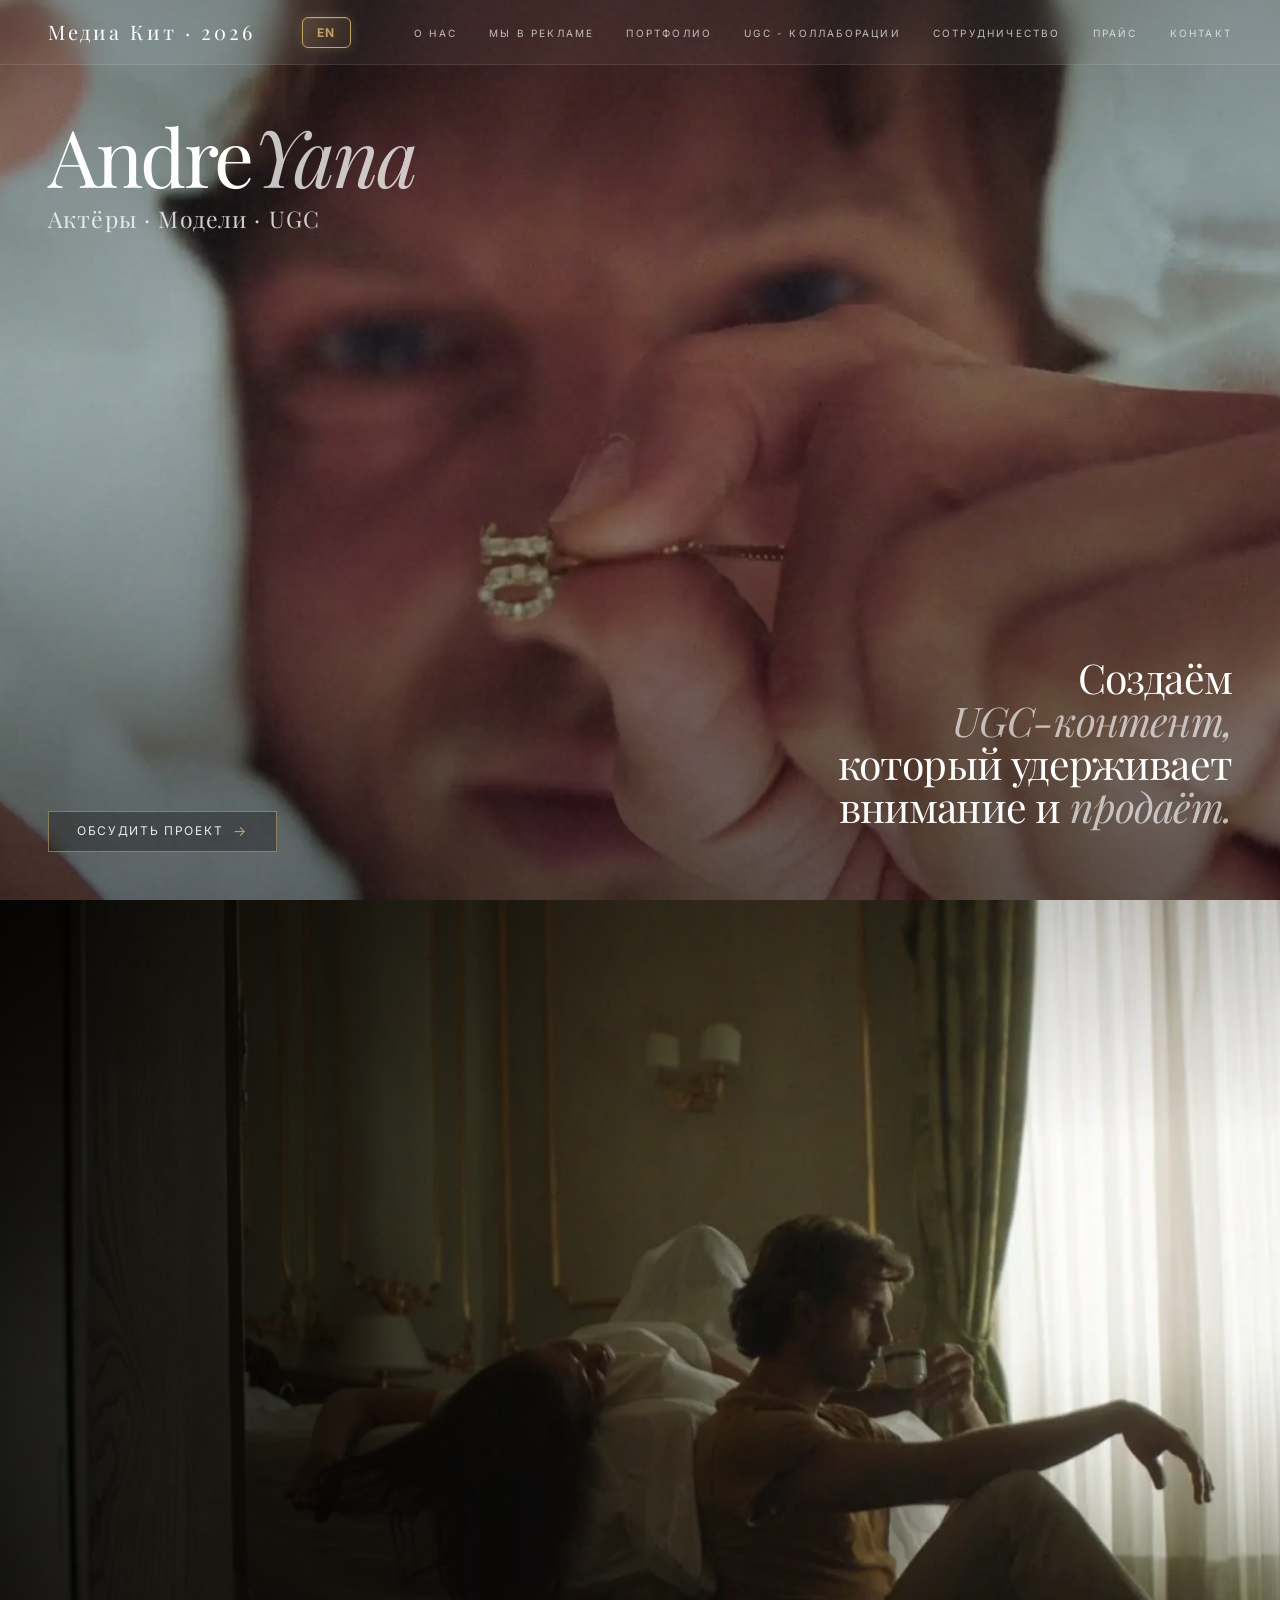
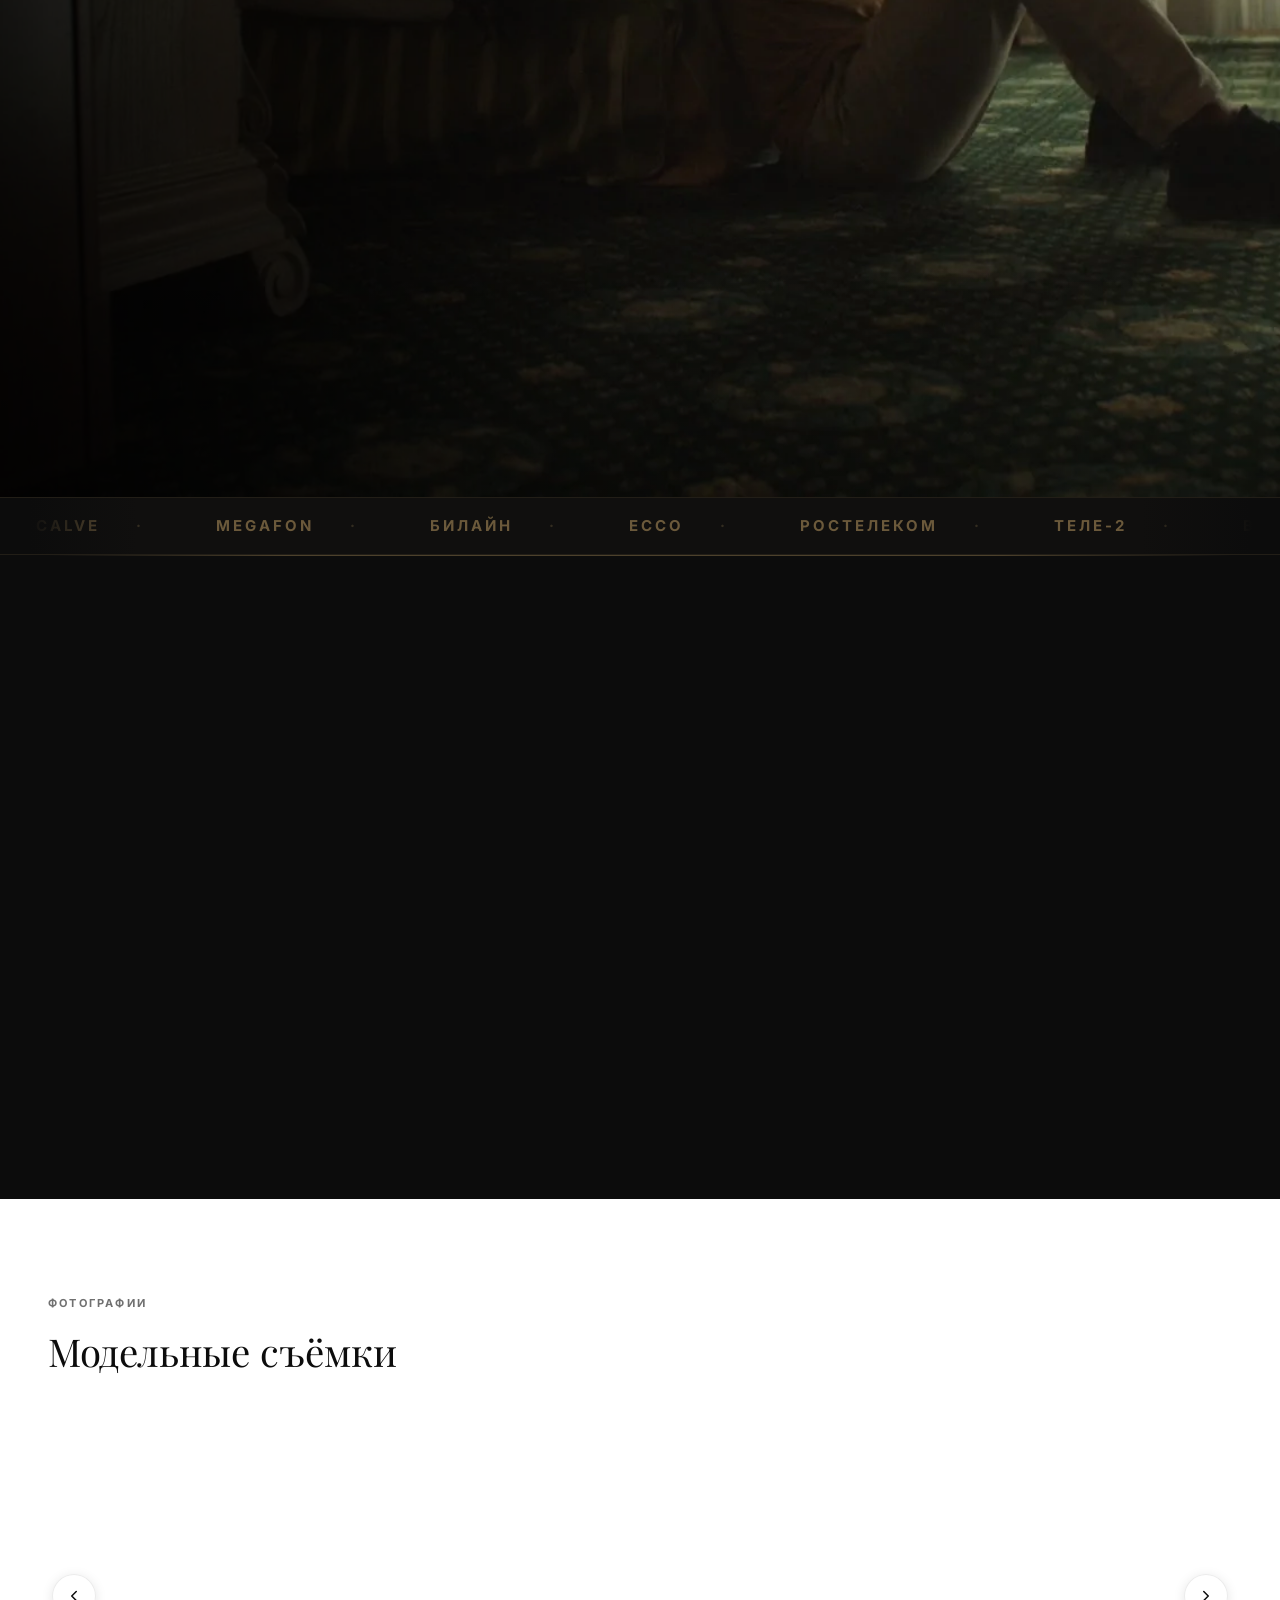
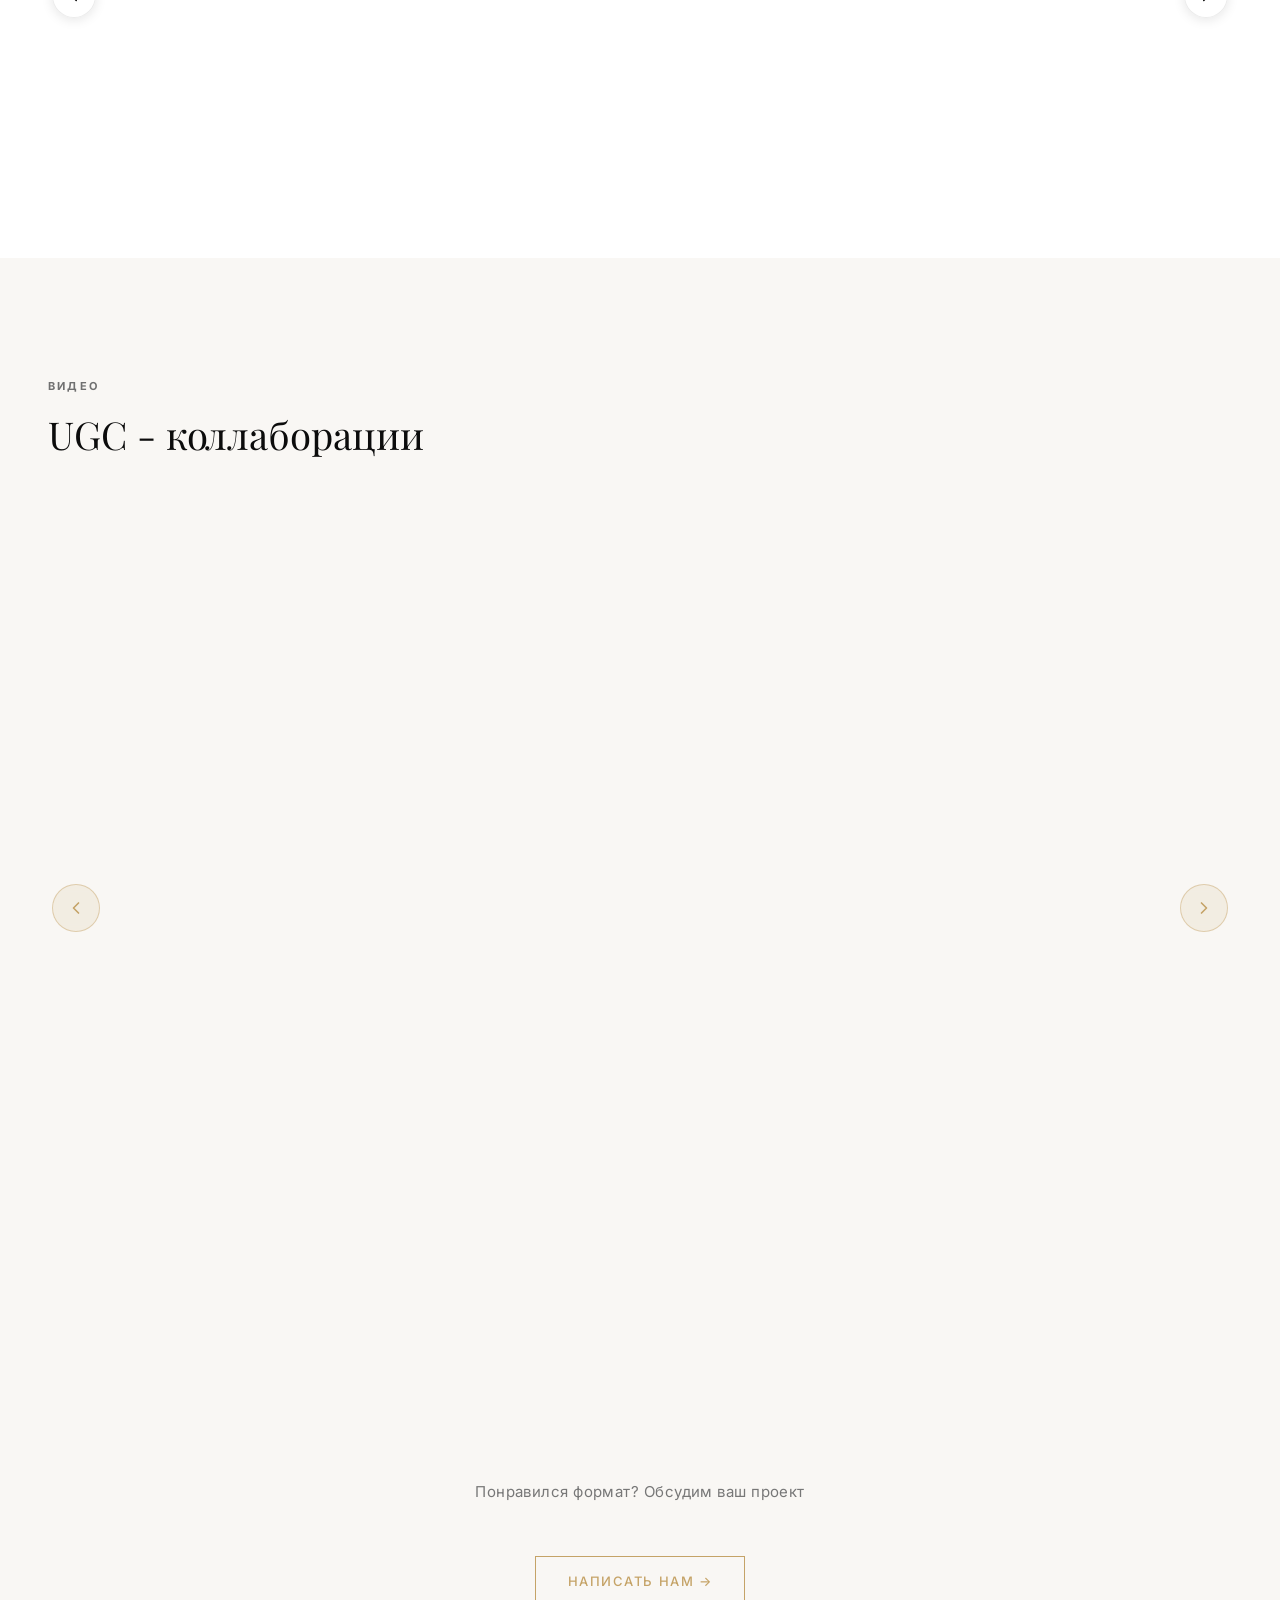
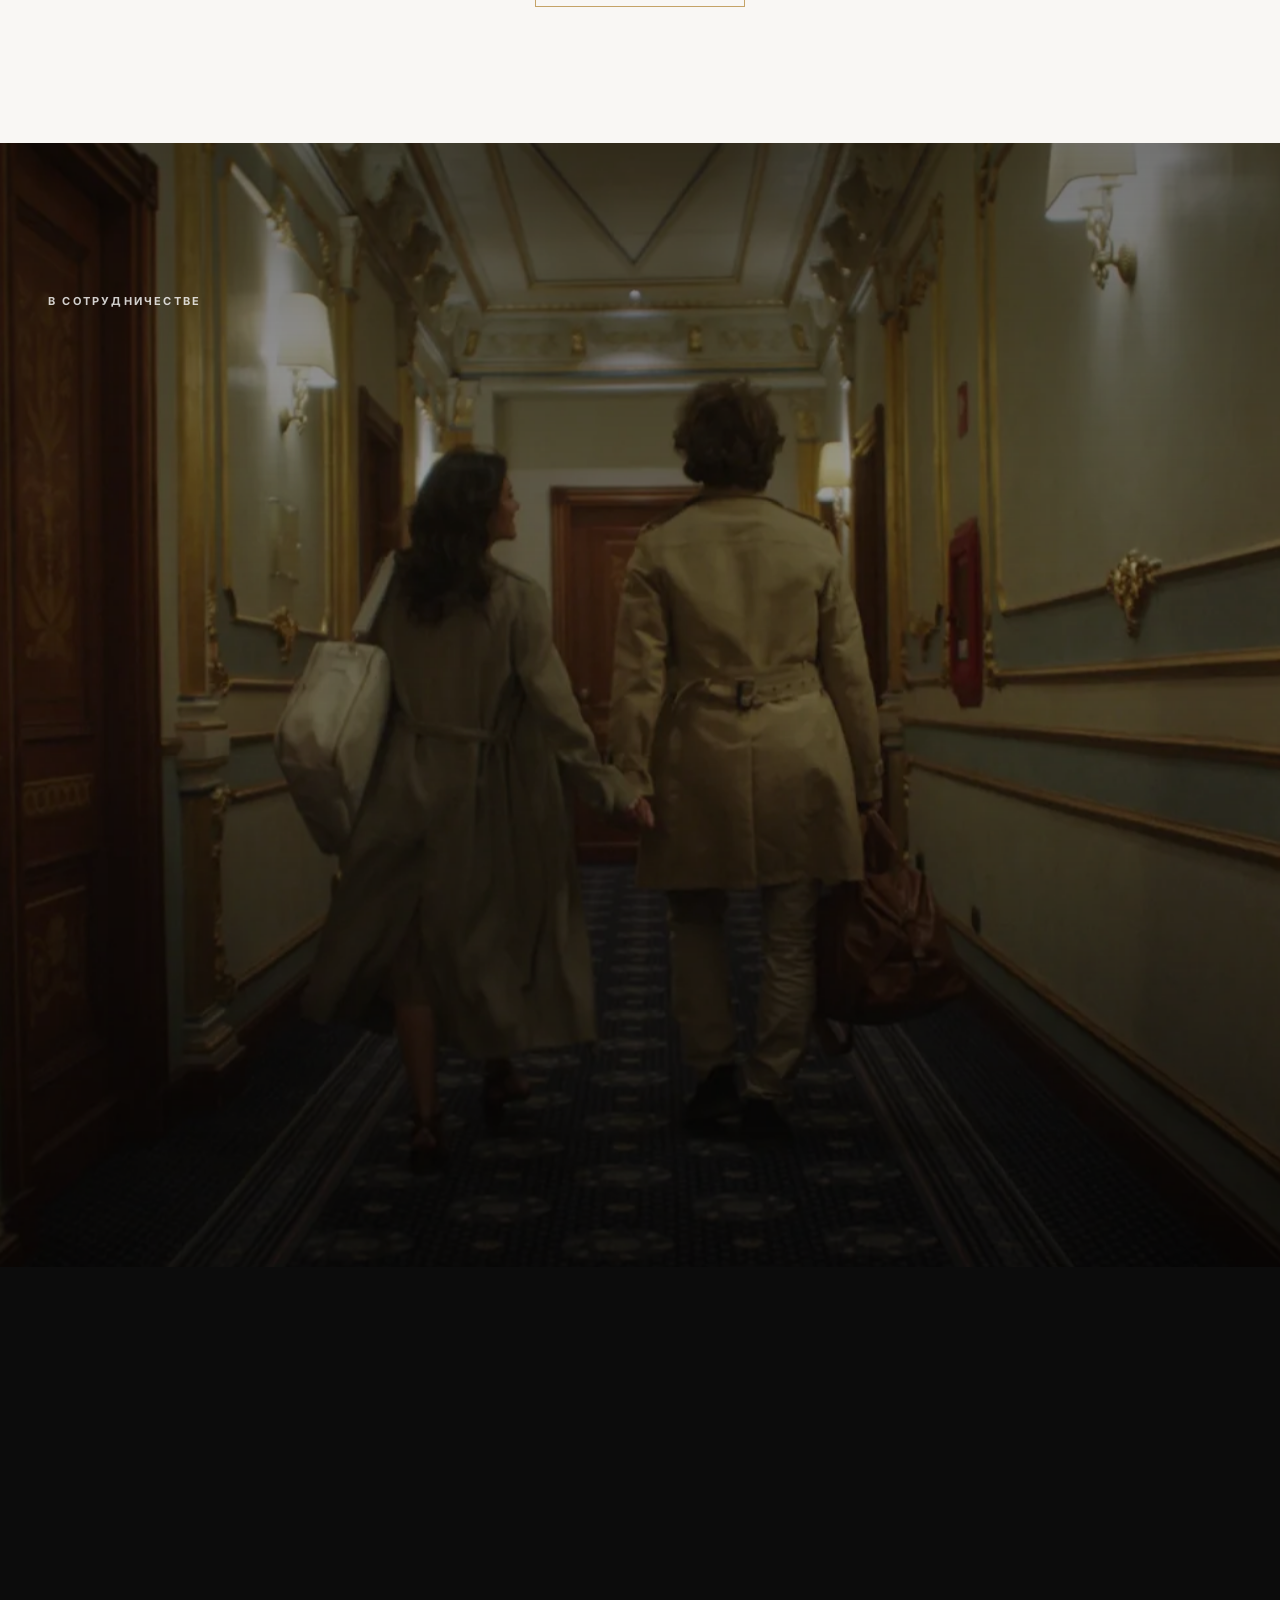
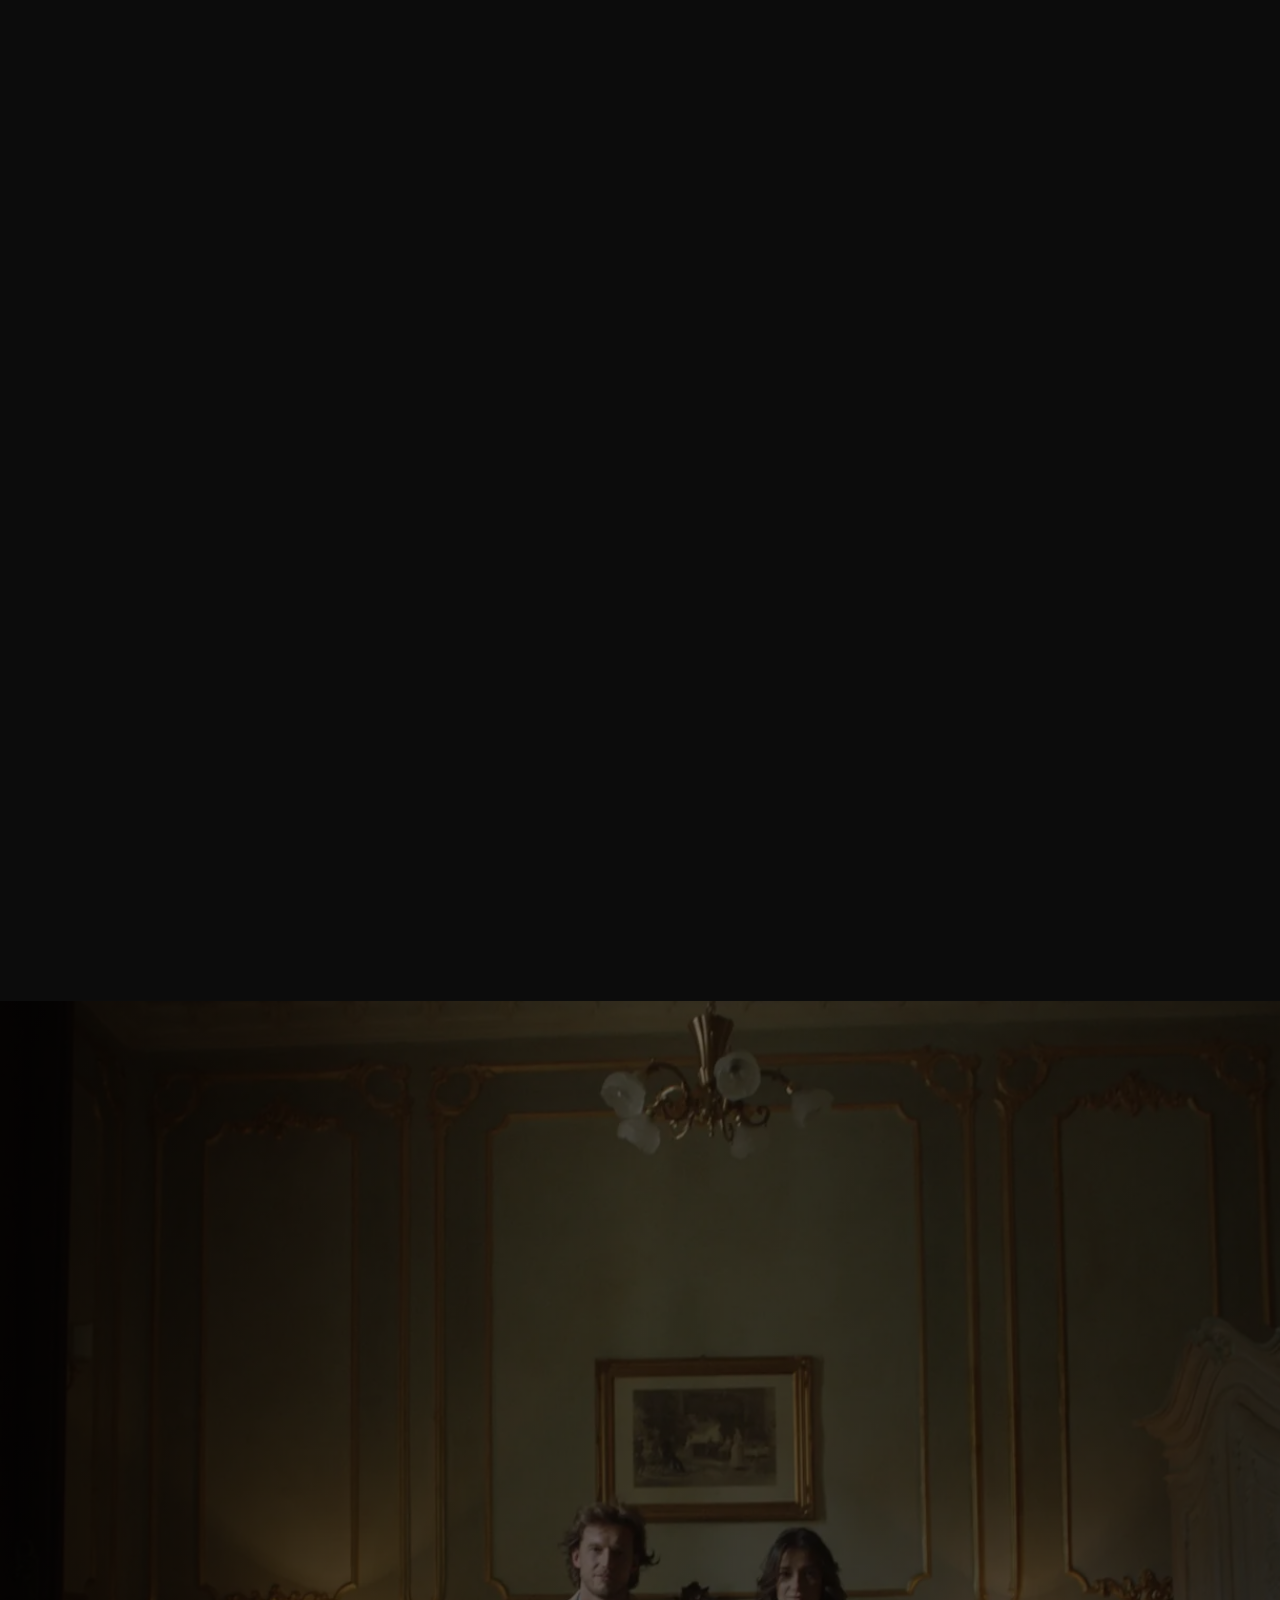
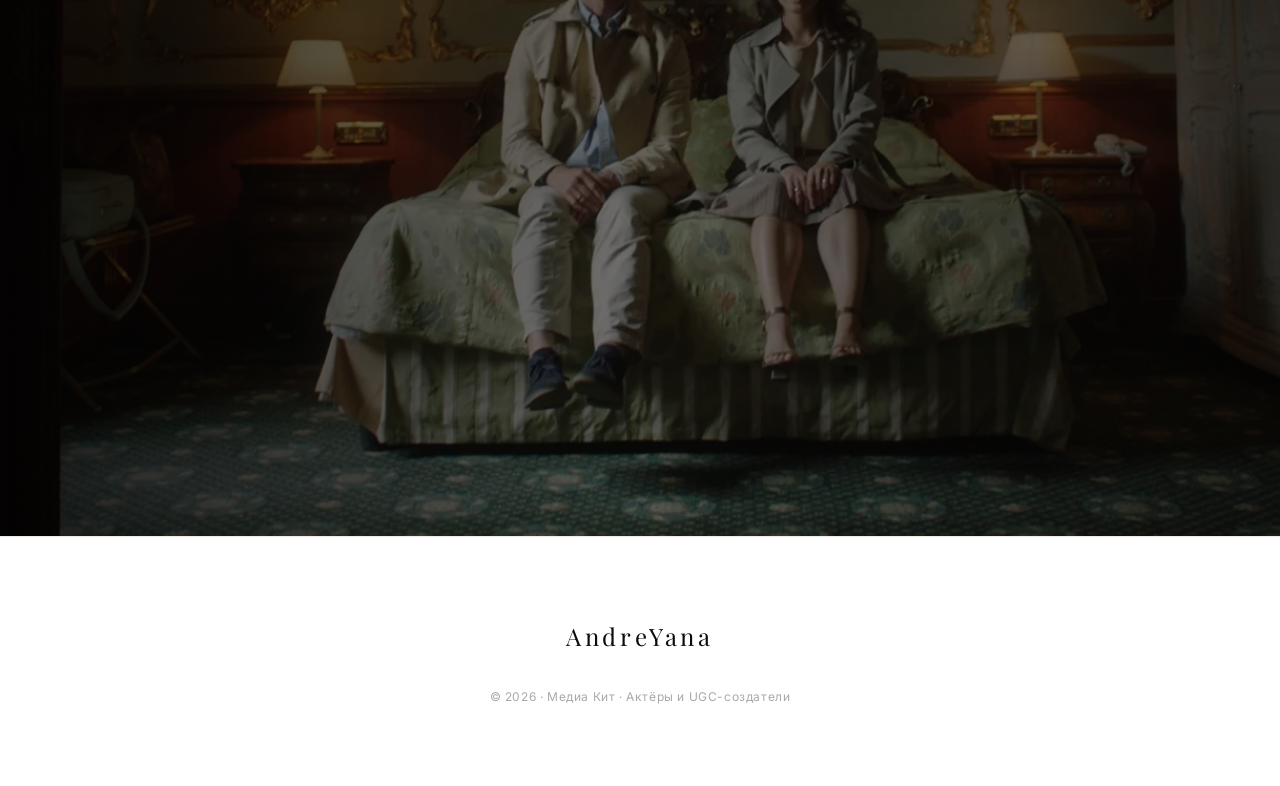
==== commit cc47c119: "feat: update UGC videos, add statistics for Gorbacheva and Immersive play, update translations to UG" ====
--- a/index.html
+++ b/index.html
@@ -119,7 +119,7 @@
       <li><a href="#about" data-i18n="nav-about">О нас</a></li>
       <li><a href="#brands" data-i18n="nav-brands">Мы в рекламе</a></li>
       <li><a href="#photos" data-i18n="nav-photos">Портфолио</a></li>
-      <li><a href="#media" data-i18n="nav-media">Наши работы</a></li>
+      <li><a href="#media" data-i18n="nav-media">UGC - коллаборации</a></li>
       <li><a href="#collab" data-i18n="nav-collab">Сотрудничество</a></li>
       <li><a href="#pricing" data-i18n="nav-pricing">Прайс</a></li>
       <li><a href="#contact" data-i18n="nav-contact">Контакт</a></li>
@@ -330,6 +330,24 @@
       </button>
       <div class="photo-grid">
         <div class="photo-item mask-reveal">
+          <img src="images/мк-14.jpg" alt="Модельная съёмка" loading="lazy">
+        </div>
+        <div class="photo-item mask-reveal reveal-delay-1">
+          <img src="images/мк-34.jpg" alt="Модельная съёмка" loading="lazy">
+        </div>
+        <div class="photo-item mask-reveal reveal-delay-2">
+          <img src="images/мк-47.jpg" alt="Модельная съёмка" loading="lazy">
+        </div>
+        <div class="photo-item mask-reveal reveal-delay-2">
+          <img src="images/мк-97.jpg" alt="Модельная съёмка" loading="lazy">
+        </div>
+        <div class="photo-item mask-reveal">
+          <img src="images/мк-105.jpg" alt="Модельная съёмка" loading="lazy">
+        </div>
+        <div class="photo-item mask-reveal reveal-delay-1">
+          <img src="images/мк-108.jpg" alt="Модельная съёмка" loading="lazy">
+        </div>
+        <div class="photo-item mask-reveal reveal-delay-1">
           <img src="images/new_114.webp" alt="Рекламная съёмка" loading="lazy">
         </div>
         <div class="photo-item mask-reveal reveal-delay-1">
@@ -371,12 +389,7 @@
         <div class="photo-item mask-reveal reveal-delay-1">
           <img src="images/new_IMG_8509.webp" alt="Рекламная съёмка" loading="lazy">
         </div>
-        <div class="photo-item mask-reveal reveal-delay-2">
-          <img src="images/new_IMG_8539.webp" alt="Рекламная съёмка" loading="lazy">
-        </div>
-        <div class="photo-item mask-reveal">
-          <img src="images/new_IMG_8542.webp" alt="Рекламная съёмка" loading="lazy">
-        </div>
+
         <div class="photo-item mask-reveal reveal-delay-1">
           <img src="images/new__DSC0412.webp" alt="Рекламная съёмка" loading="lazy">
         </div>
@@ -414,7 +427,7 @@
     <div class="section-header">
       <div>
         <p class="section-label" data-i18n="video-label">Видео</p>
-        <h2 class="section-title" data-i18n="video-title">Наши работы</h2>
+        <h2 class="section-title" data-i18n="video-title">UGC - коллаборации</h2>
       </div>
     </div>
     <div class="video-carousel-wrap">
@@ -427,35 +440,45 @@
     <div class="video-grid">
       <div class="video-card mask-reveal">
         <div class="video-phone">
-          <div class="video-wrap" data-video-src="images/bud_in_love.mp4">
+          <div class="video-wrap" data-video-src="images/gorbacheva_dance_new.mp4">
             <video preload="metadata" playsinline>
-              <source src="images/bud_in_love.mp4#t=0.001" type="video/mp4">
+              <source src="images/gorbacheva_dance_new.mp4" type="video/mp4">
             </video>
             <button class="vplay-btn" aria-label="Смотреть видео">
               <svg viewBox="0 0 24 24" fill="currentColor"><path d="M8 5v14l11-7z"/></svg>
             </button>
           </div>
+          <div class="stats-wrap" style="display: none; width: 100%; aspect-ratio: 9/16; border-radius: 36px; overflow: hidden; background: #000; box-shadow: inset 0 0 0 1px rgba(255,255,255,0.04);">
+            <img src="images/gorbacheva_stats.jpg" alt="Статистика" style="width: 100%; height: 100%; object-fit: cover; display: block;">
+          </div>
           <button class="vexpand-btn" aria-label="Открыть в iPhone MAX">
             <svg viewBox="0 0 24 24" fill="none" stroke="currentColor" stroke-width="2" stroke-linecap="round" stroke-linejoin="round"><polyline points="15 3 21 3 21 9"/><polyline points="9 21 3 21 3 15"/><line x1="21" y1="3" x2="14" y2="10"/><line x1="3" y1="21" x2="10" y2="14"/></svg>
           </button>
         </div>
-        <p class="video-label" data-i18n="vl-bud-in-love">Коллаборация с Bud in love</p>
+        <p class="video-label" data-i18n="vl-bud-in-love">Танцы с Ирой Горбачевой</p>
+        <button class="stats-toggle-btn" data-i18n="stats-btn-show" onclick="const c = this.closest('.video-card'); const vw = c.querySelector('.video-wrap'); const sw = c.querySelector('.stats-wrap'); const btn = c.querySelector('.vexpand-btn'); const isEn = document.documentElement.lang === 'en'; if(vw.style.display==='none'){ vw.style.display='block'; sw.style.display='none'; btn.style.display='block'; this.innerHTML = isEn ? 'Reels stats' : 'Статистика рилса'; this.setAttribute('data-i18n', 'stats-btn-show'); this.classList.remove('active'); } else { vw.style.display='none'; sw.style.display='block'; btn.style.display='none'; this.innerHTML = isEn ? 'Back to video' : 'Вернуться к видео'; this.setAttribute('data-i18n', 'stats-btn-back'); this.classList.add('active'); }">Статистика рилса</button>
+        <p class="stats-desc" data-i18n="stats-desc-gorbacheva">Коллаборация сразу трех сообществ, рилс набрал 4.3 млн, встреча с Ирой была случайна, но все получили удовольствие и результат и от танца и от просмотров.</p>
       </div>
       <div class="video-card mask-reveal reveal-delay-1">
         <div class="video-phone">
-          <div class="video-wrap" data-video-src="images/portfolio_2026.mp4">
-            <video preload="metadata" playsinline poster="images/poster_patriki.webp">
-              <source src="images/portfolio_2026.mp4" type="video/mp4">
+          <div class="video-wrap" data-video-src="images/verdikt_tekst.mp4">
+            <video preload="metadata" playsinline>
+              <source src="images/verdikt_tekst.mp4" type="video/mp4">
             </video>
             <button class="vplay-btn" aria-label="Смотреть видео">
               <svg viewBox="0 0 24 24" fill="currentColor"><path d="M8 5v14l11-7z"/></svg>
             </button>
           </div>
+          <div class="stats-wrap" style="display: none; width: 100%; aspect-ratio: 9/16; border-radius: 36px; overflow: hidden; background: #000; box-shadow: inset 0 0 0 1px rgba(255,255,255,0.04);">
+            <img src="images/verdikt_stats.jpg" alt="Статистика" style="width: 100%; height: 100%; object-fit: cover; display: block;">
+          </div>
           <button class="vexpand-btn" aria-label="Открыть в iPhone MAX">
             <svg viewBox="0 0 24 24" fill="none" stroke="currentColor" stroke-width="2" stroke-linecap="round" stroke-linejoin="round"><polyline points="15 3 21 3 21 9"/><polyline points="9 21 3 21 3 15"/><line x1="21" y1="3" x2="14" y2="10"/><line x1="3" y1="21" x2="10" y2="14"/></svg>
           </button>
         </div>
-        <p class="video-label" data-i18n="vl-showreel2026">Прогулка Патрики | Коллаборация с видеографом</p>
+        <p class="video-label" data-i18n="vl-showreel2026">Иммерсивный спектакль</p>
+        <button class="stats-toggle-btn" data-i18n="stats-btn-show" onclick="const c = this.closest('.video-card'); const vw = c.querySelector('.video-wrap'); const sw = c.querySelector('.stats-wrap'); const btn = c.querySelector('.vexpand-btn'); const isEn = document.documentElement.lang === 'en'; if(vw.style.display==='none'){ vw.style.display='block'; sw.style.display='none'; btn.style.display='block'; this.innerHTML = isEn ? 'Reels stats' : 'Статистика рилса'; this.setAttribute('data-i18n', 'stats-btn-show'); this.classList.remove('active'); } else { vw.style.display='none'; sw.style.display='block'; btn.style.display='none'; this.innerHTML = isEn ? 'Back to video' : 'Вернуться к видео'; this.setAttribute('data-i18n', 'stats-btn-back'); this.classList.add('active'); }">Статистика рилса</button>
+        <p class="stats-desc" data-i18n="stats-desc-immersive">Рилс набрал 750 тыс+ просмотров, заполнил залы на 5-ть спектаклей вперед и принес 2700+ подписчиков на аккаунт спектакля.</p>
       </div>
       <div class="video-card mask-reveal reveal-delay-2">
         <div class="video-phone">
@@ -467,11 +490,16 @@
               <svg viewBox="0 0 24 24" fill="currentColor"><path d="M8 5v14l11-7z"/></svg>
             </button>
           </div>
+          <div class="stats-wrap" style="display: none; width: 100%; aspect-ratio: 9/16; border-radius: 36px; overflow: hidden; background: #000; box-shadow: inset 0 0 0 1px rgba(255,255,255,0.04);">
+            <img src="images/IMG_3732.jpg" alt="Статистика" style="width: 100%; height: 100%; object-fit: cover; display: block;">
+          </div>
           <button class="vexpand-btn" aria-label="Открыть в iPhone MAX">
             <svg viewBox="0 0 24 24" fill="none" stroke="currentColor" stroke-width="2" stroke-linecap="round" stroke-linejoin="round"><polyline points="15 3 21 3 21 9"/><polyline points="9 21 3 21 3 15"/><line x1="21" y1="3" x2="14" y2="10"/><line x1="3" y1="21" x2="10" y2="14"/></svg>
           </button>
         </div>
         <p class="video-label" data-i18n="vl-want-the-same">Фэйспластика</p>
+        <button class="stats-toggle-btn" data-i18n="stats-btn-show" onclick="const c = this.closest('.video-card'); const vw = c.querySelector('.video-wrap'); const sw = c.querySelector('.stats-wrap'); const btn = c.querySelector('.vexpand-btn'); const isEn = document.documentElement.lang === 'en'; if(vw.style.display==='none'){ vw.style.display='block'; sw.style.display='none'; btn.style.display='block'; this.innerHTML = isEn ? 'Reels stats' : 'Статистика рилса'; this.setAttribute('data-i18n', 'stats-btn-show'); this.classList.remove('active'); } else { vw.style.display='none'; sw.style.display='block'; btn.style.display='none'; this.innerHTML = isEn ? 'Back to video' : 'Вернуться к видео'; this.setAttribute('data-i18n', 'stats-btn-back'); this.classList.add('active'); }">Статистика рилса</button>
+        <p class="stats-desc" data-i18n="stats-desc-faceplastica">Специалист по фейс-пластике получил 120+ подписчиков, 40+ заявок в директ и 20+ записей в первую неделю после рилса.</p>
       </div>
       <div class="video-card mask-reveal reveal-delay-3">
         <div class="video-phone">
--- a/style.css
+++ b/style.css
@@ -1438,6 +1438,54 @@
   background: #000;
   box-shadow: inset 0 0 0 1px rgba(255,255,255,0.04);
 }
+
+.stats-toggle-btn {
+  -webkit-appearance: none;
+  appearance: none;
+  display: block;
+  margin: 16px auto 0;
+  padding: 14px 32px;
+  background: transparent !important;
+  border: 1px solid #c5a367 !important;
+  border-radius: 0;
+  outline: none;
+  color: #c5a367 !important;
+  font-family: 'Inter', sans-serif;
+  font-size: 13px;
+  font-weight: 500;
+  letter-spacing: 0.12em;
+  text-transform: uppercase;
+  cursor: pointer;
+  transition: background 0.3s, color 0.3s, border-color 0.3s;
+}
+.stats-toggle-btn:hover {
+  background: #c5a367 !important;
+  color: #0c0c0c !important;
+  border-color: #c5a367 !important;
+}
+.stats-toggle-btn.active {
+  background: #cd7f32 !important;
+  border-color: #cd7f32 !important;
+  color: #0c0c0c !important;
+}
+.stats-toggle-btn.active:hover {
+  background: #b56e29 !important;
+  border-color: #b56e29 !important;
+}
+
+.stats-desc {
+  font-family: 'Inter', sans-serif;
+  font-size: 12px;
+  font-weight: 400;
+  color: var(--gray);
+  letter-spacing: 0.06em;
+  text-align: center;
+  line-height: 1.6;
+  padding: 0 8px;
+  margin-top: 14px;
+  opacity: 0.7;
+  text-transform: uppercase;
+}
 .video-wrap video {
   width: 100%;
   height: 100%;
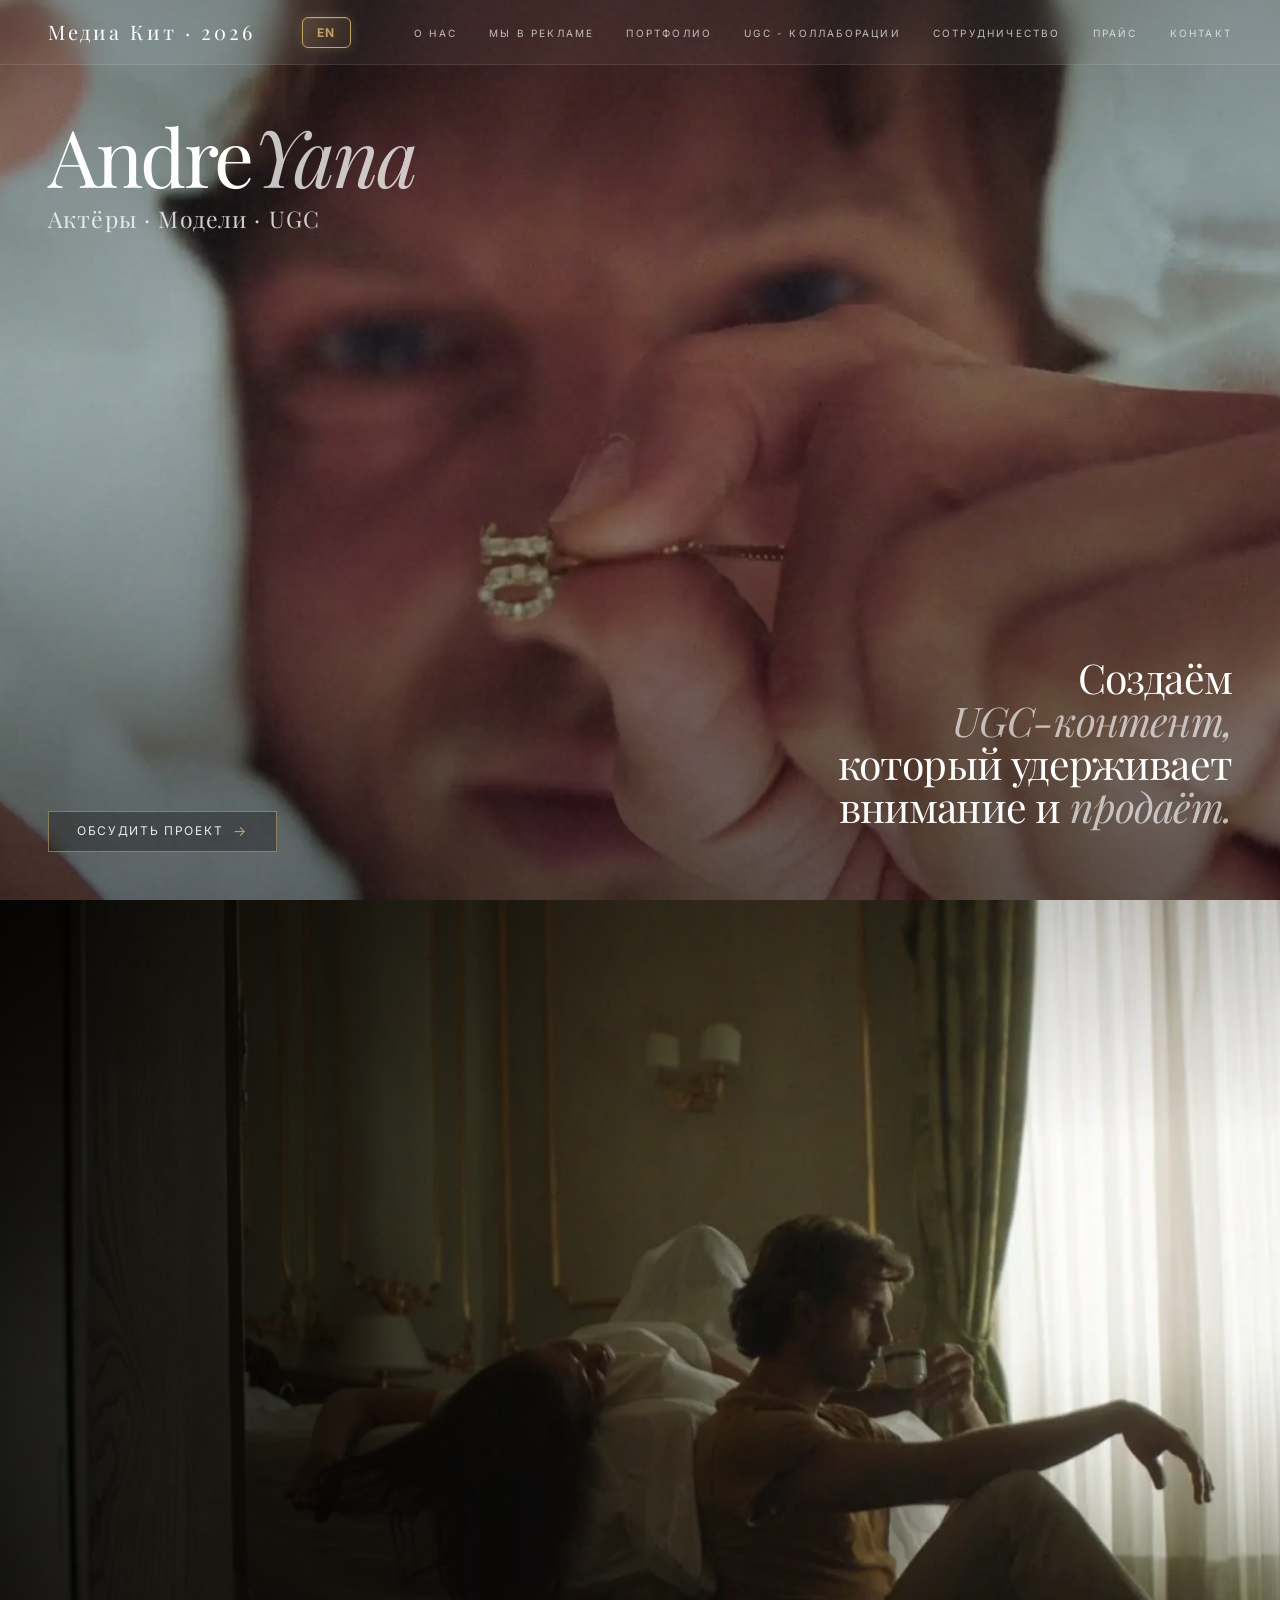
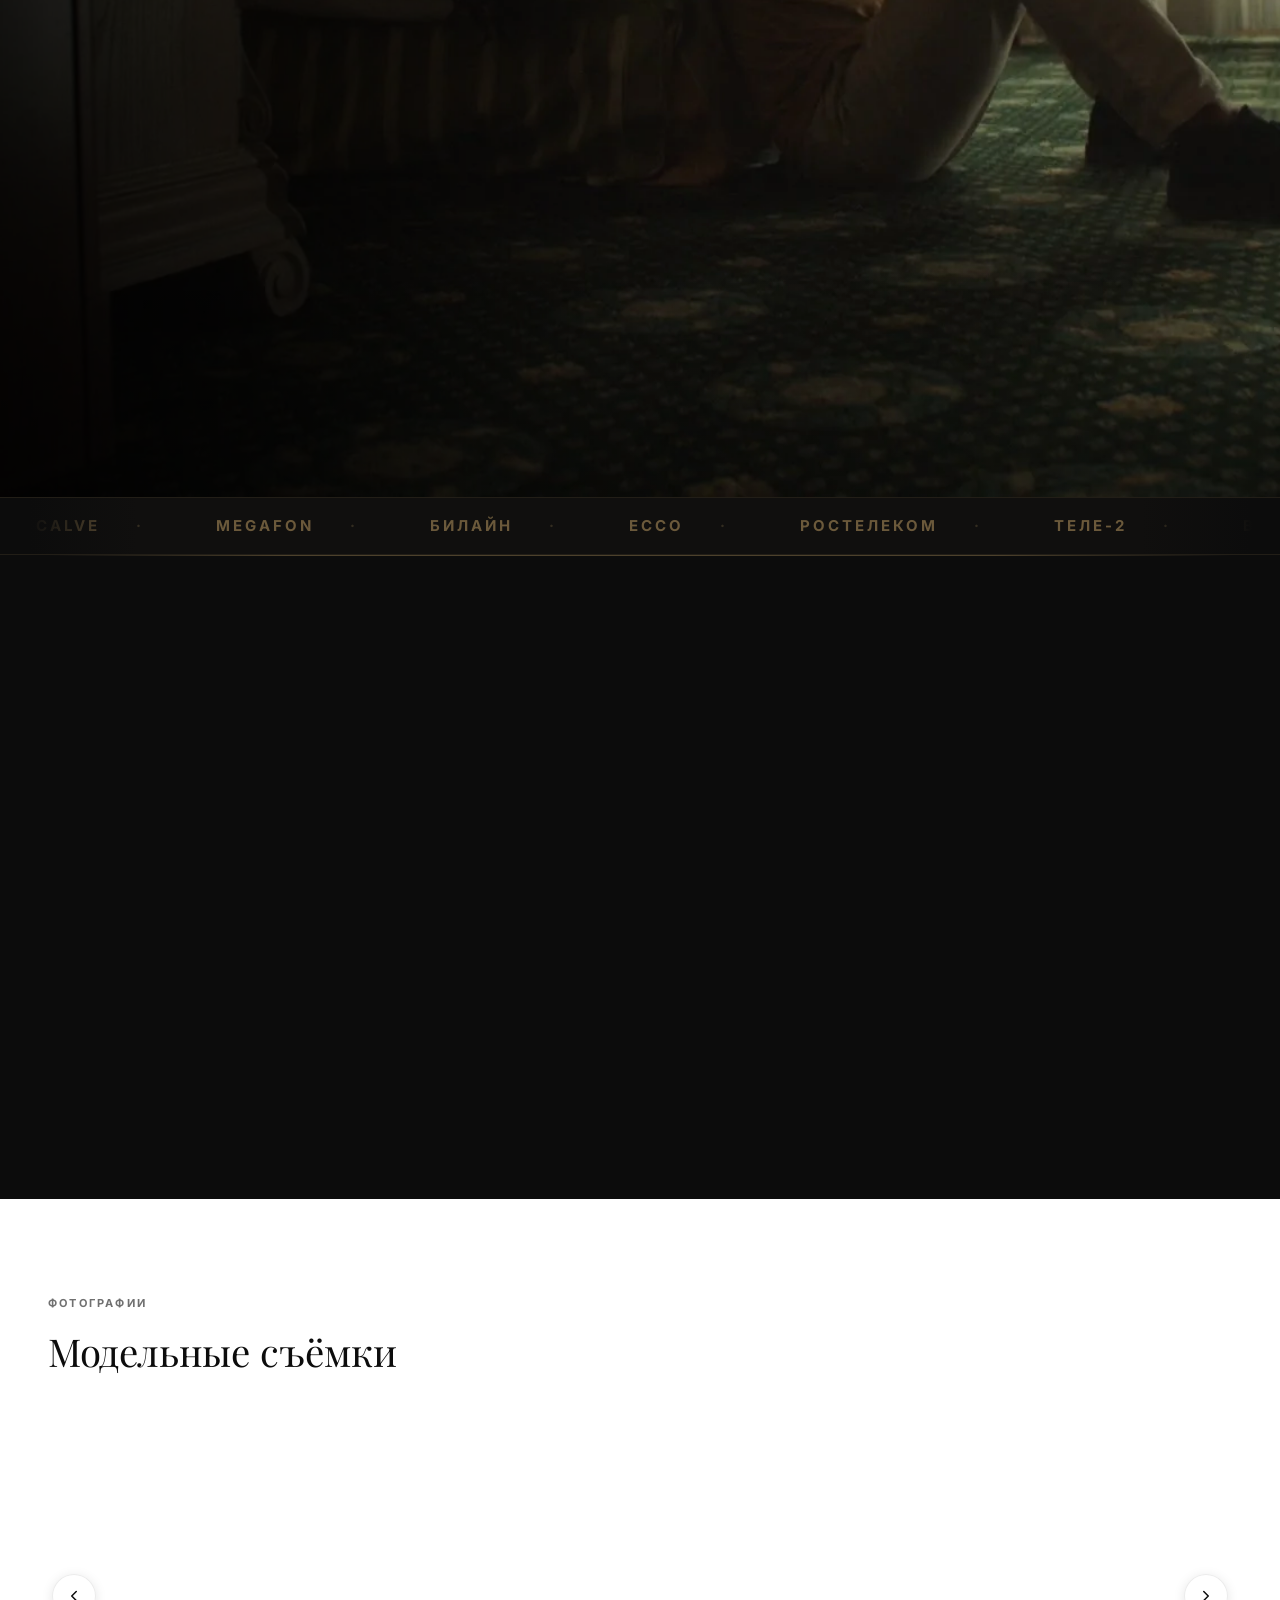
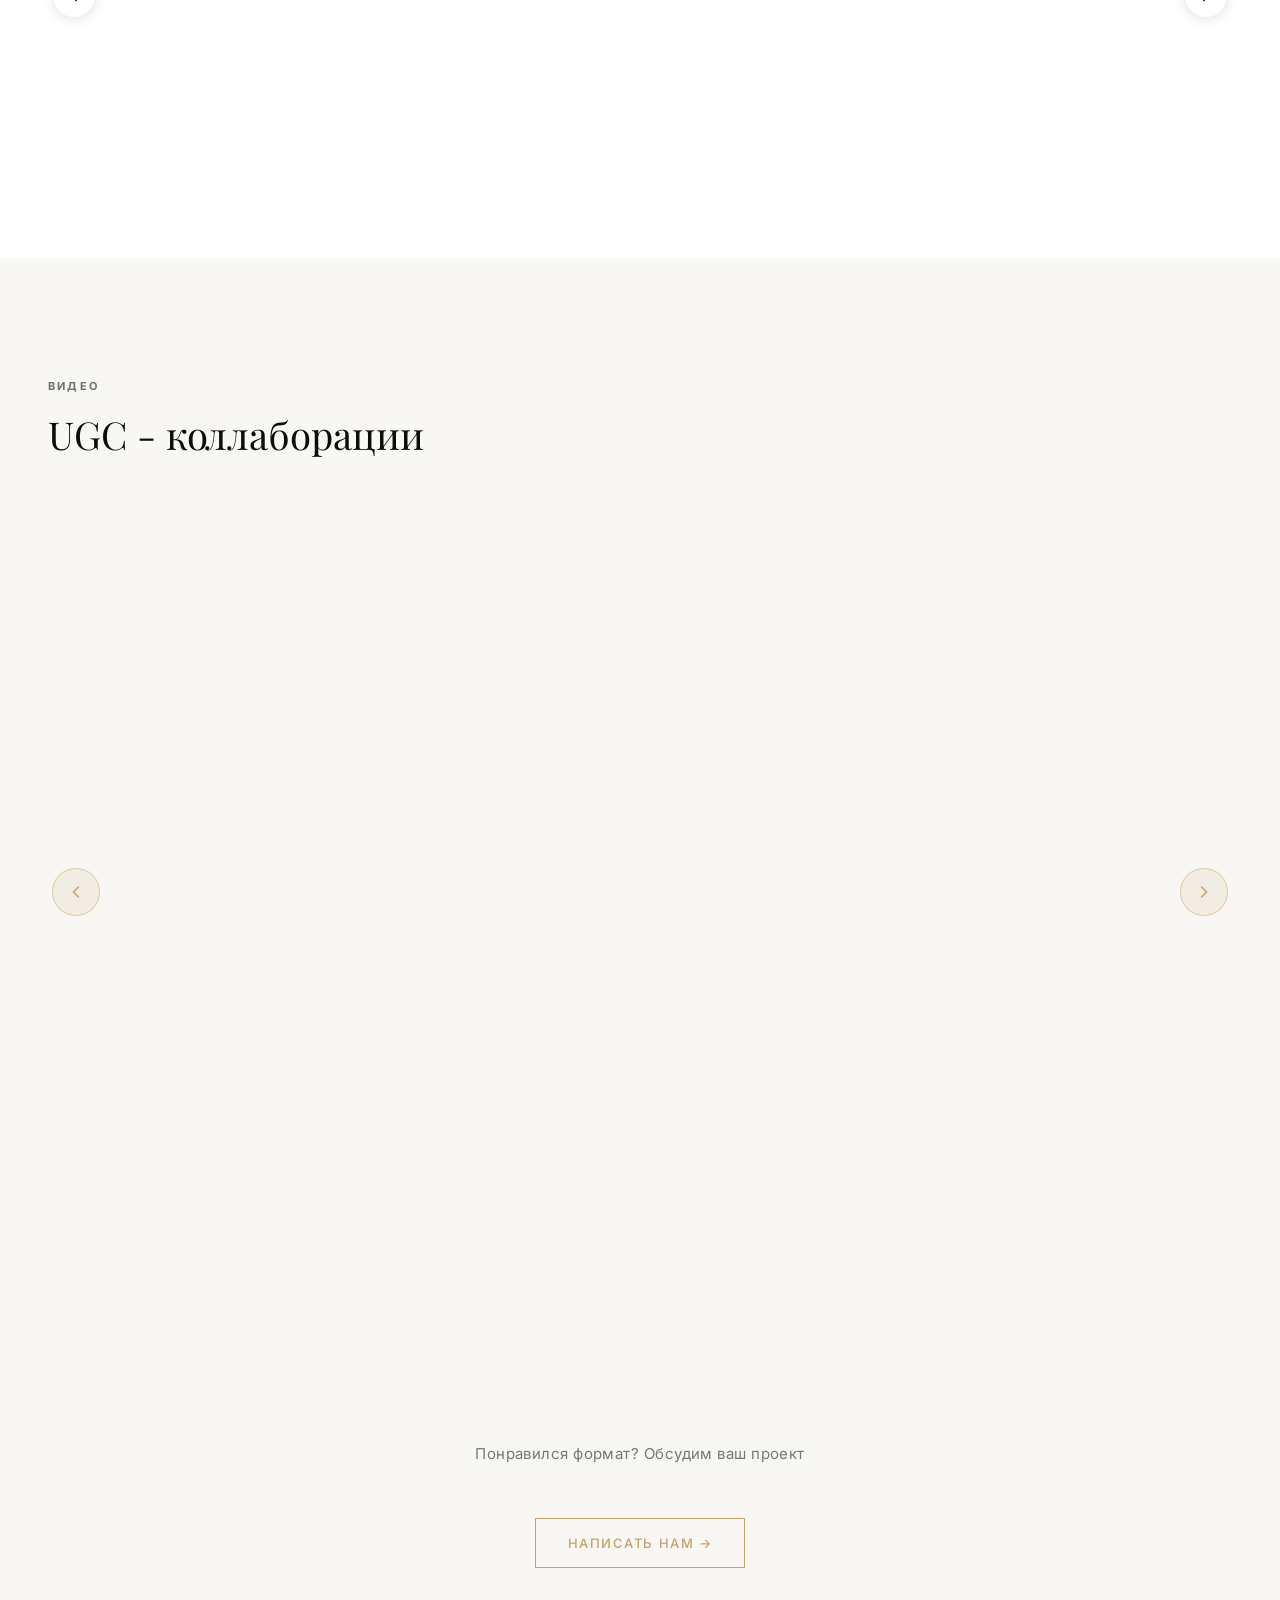
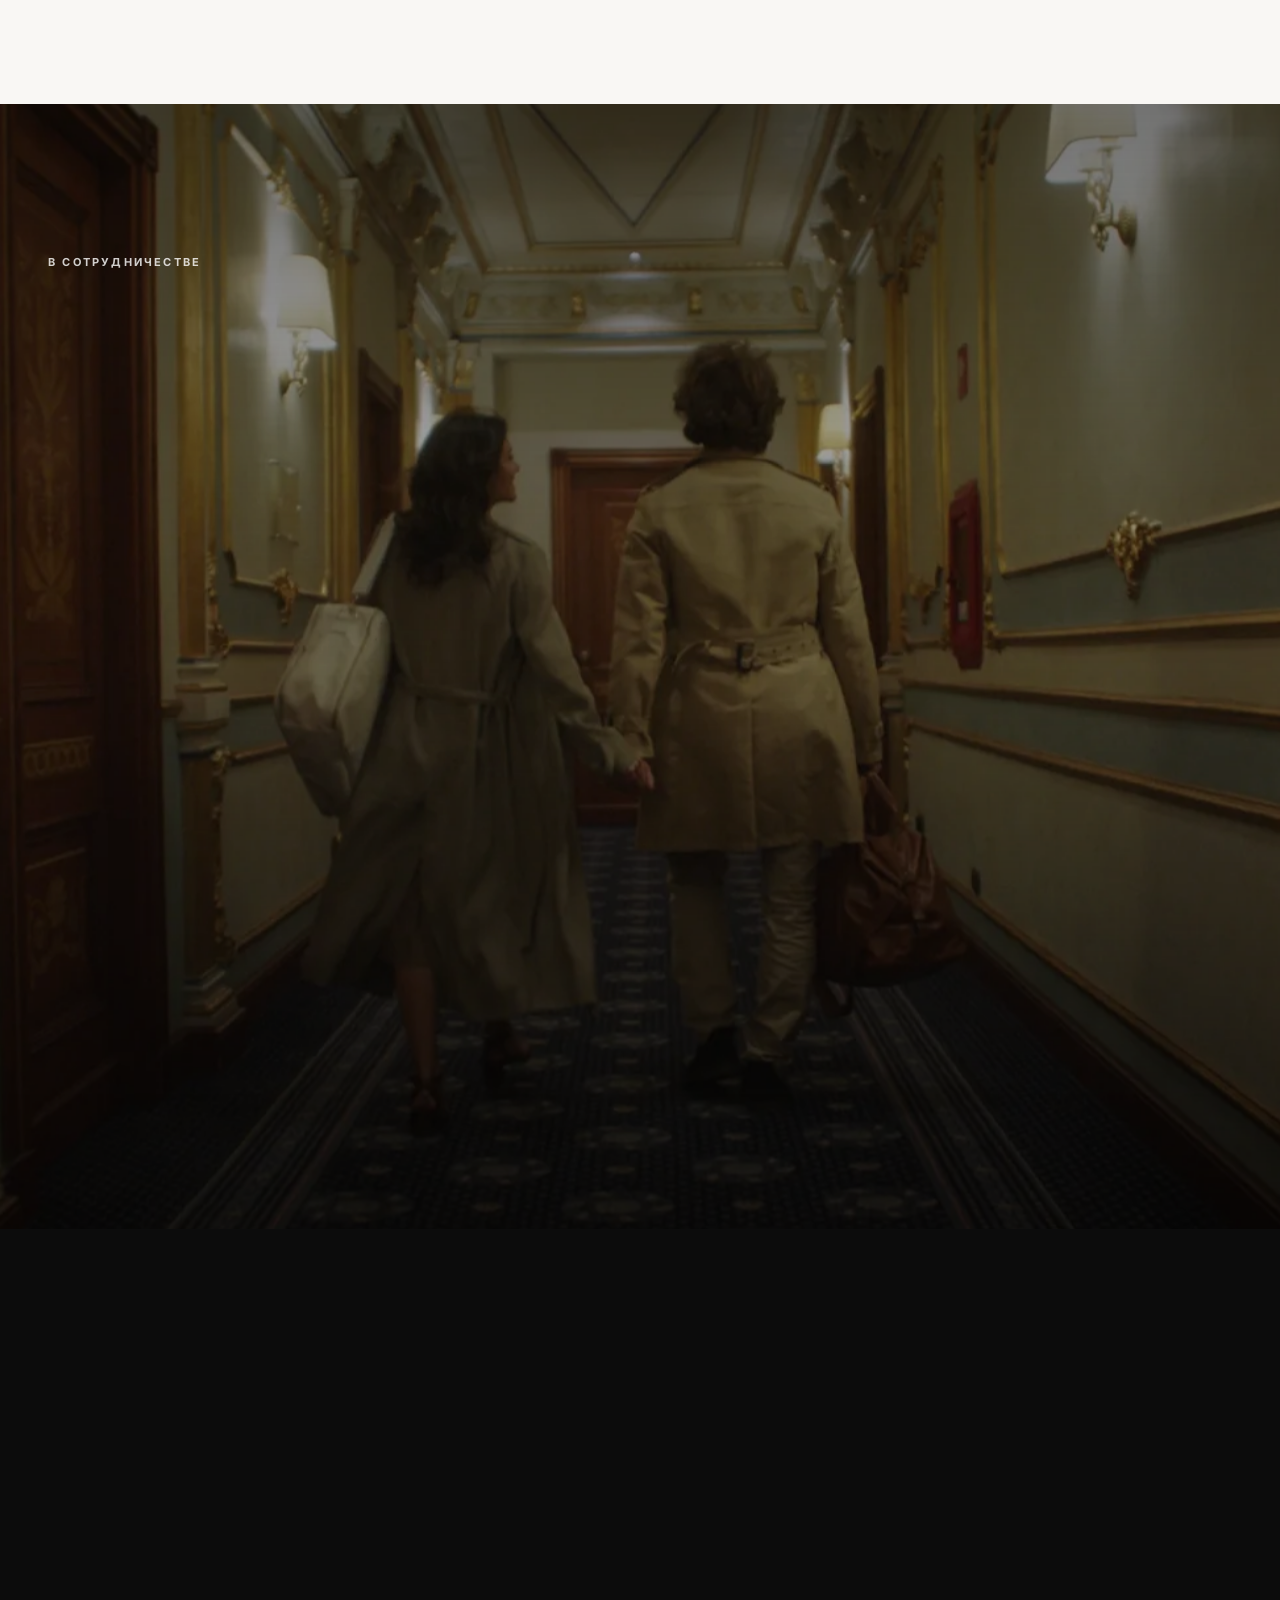
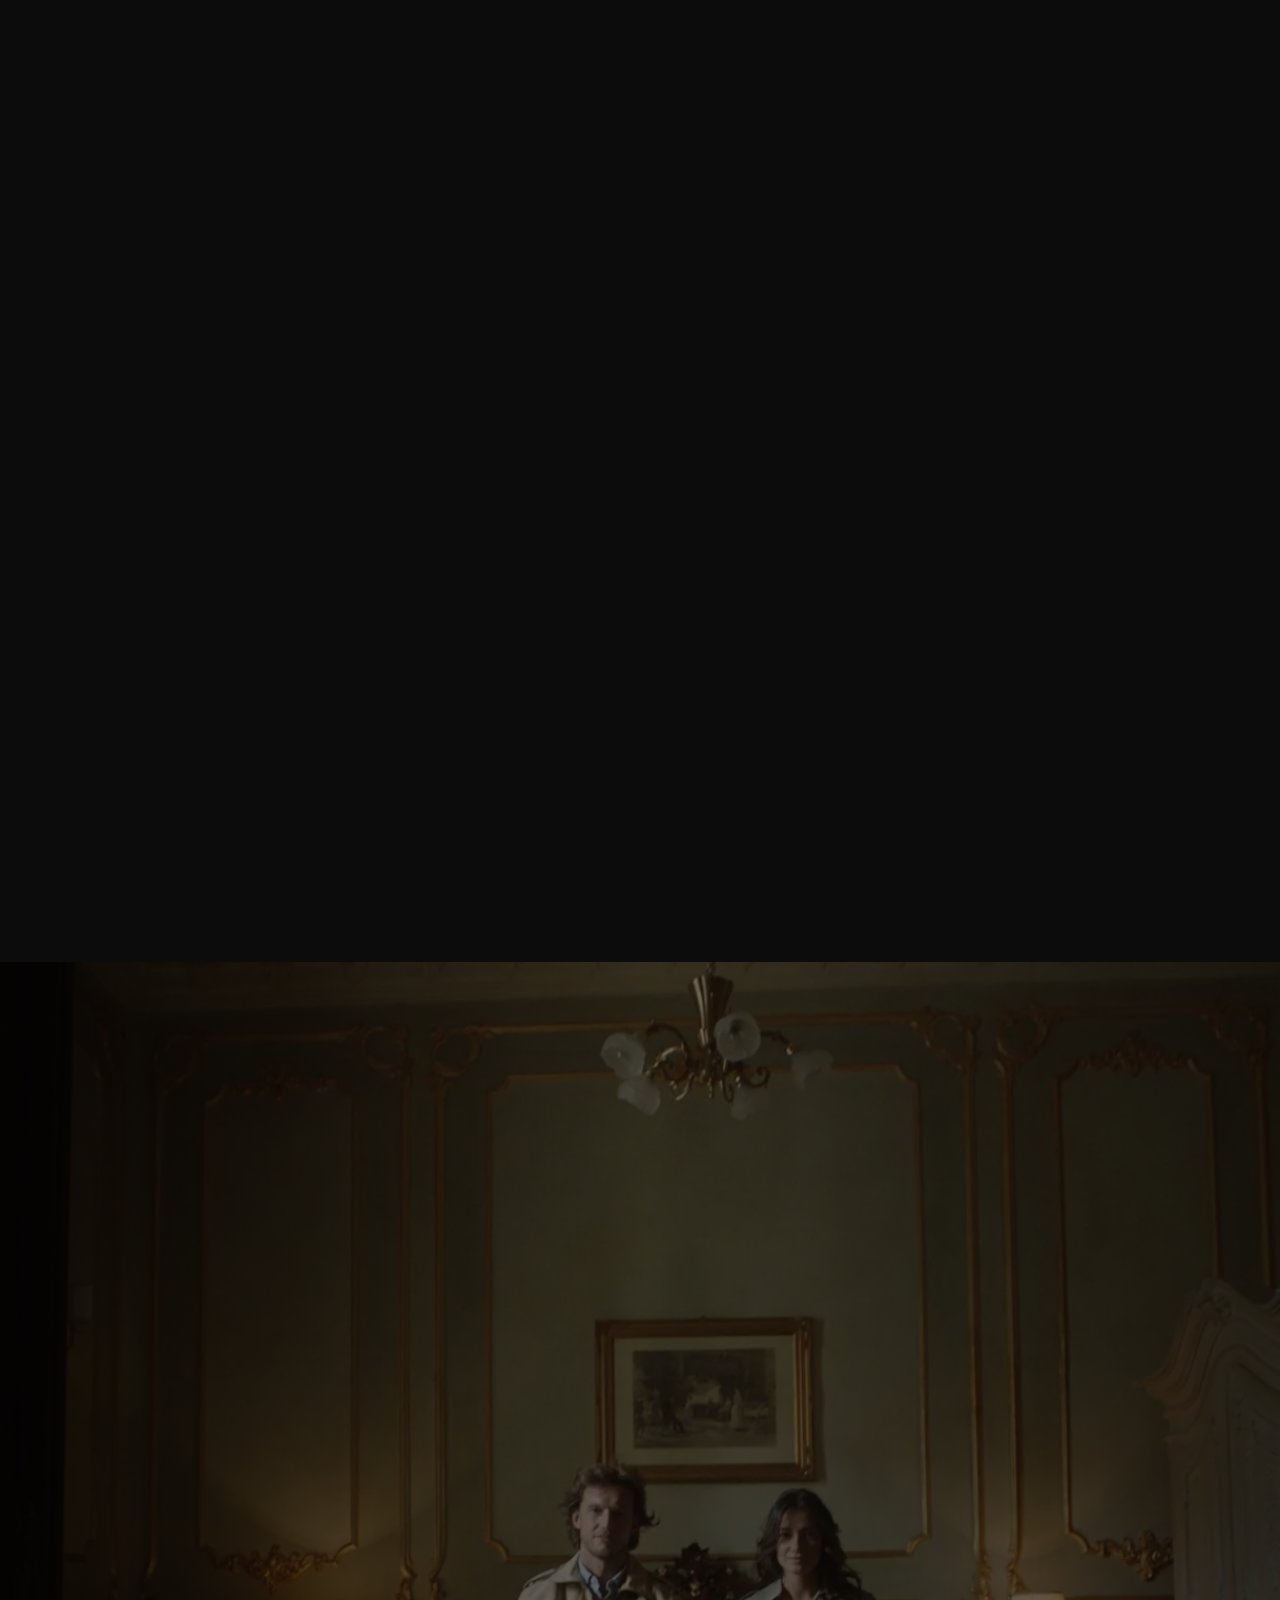
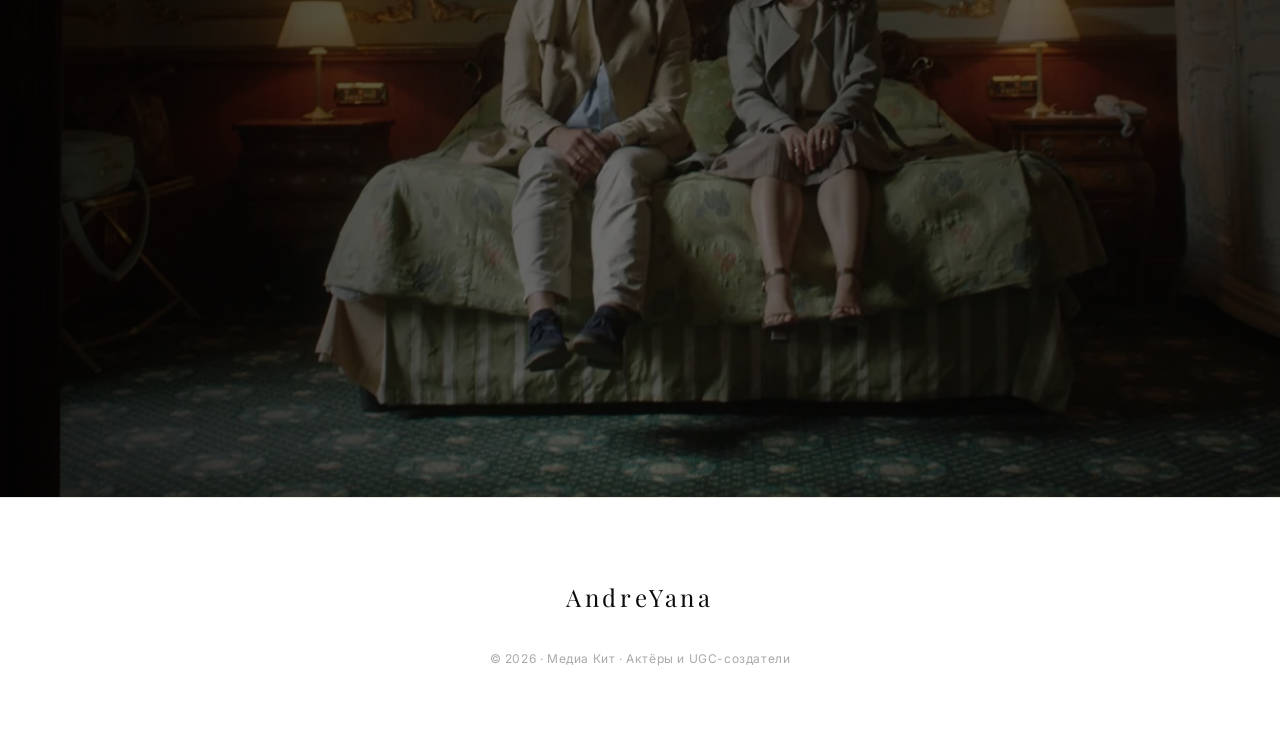
==== commit 16a7b7c7: "feat: update stats description for Gorbacheva video with 4.3M views and 2000 comments" ====
--- a/index.html
+++ b/index.html
@@ -457,7 +457,7 @@
         </div>
         <p class="video-label" data-i18n="vl-bud-in-love">Танцы с Ирой Горбачевой</p>
         <button class="stats-toggle-btn" data-i18n="stats-btn-show" onclick="const c = this.closest('.video-card'); const vw = c.querySelector('.video-wrap'); const sw = c.querySelector('.stats-wrap'); const btn = c.querySelector('.vexpand-btn'); const isEn = document.documentElement.lang === 'en'; if(vw.style.display==='none'){ vw.style.display='block'; sw.style.display='none'; btn.style.display='block'; this.innerHTML = isEn ? 'Reels stats' : 'Статистика рилса'; this.setAttribute('data-i18n', 'stats-btn-show'); this.classList.remove('active'); } else { vw.style.display='none'; sw.style.display='block'; btn.style.display='none'; this.innerHTML = isEn ? 'Back to video' : 'Вернуться к видео'; this.setAttribute('data-i18n', 'stats-btn-back'); this.classList.add('active'); }">Статистика рилса</button>
-        <p class="stats-desc" data-i18n="stats-desc-gorbacheva">Коллаборация сразу трех сообществ, рилс набрал 4.3 млн, встреча с Ирой была случайна, но все получили удовольствие и результат и от танца и от просмотров.</p>
+        <p class="stats-desc" data-i18n="stats-desc-gorbacheva">Коллаборация для трех сообществ, рилс набрал 4.3 млн, более 2000 тыс. коментариев и каждый получил по несколько тысяч новой аудитории.</p>
       </div>
       <div class="video-card mask-reveal reveal-delay-1">
         <div class="video-phone">
